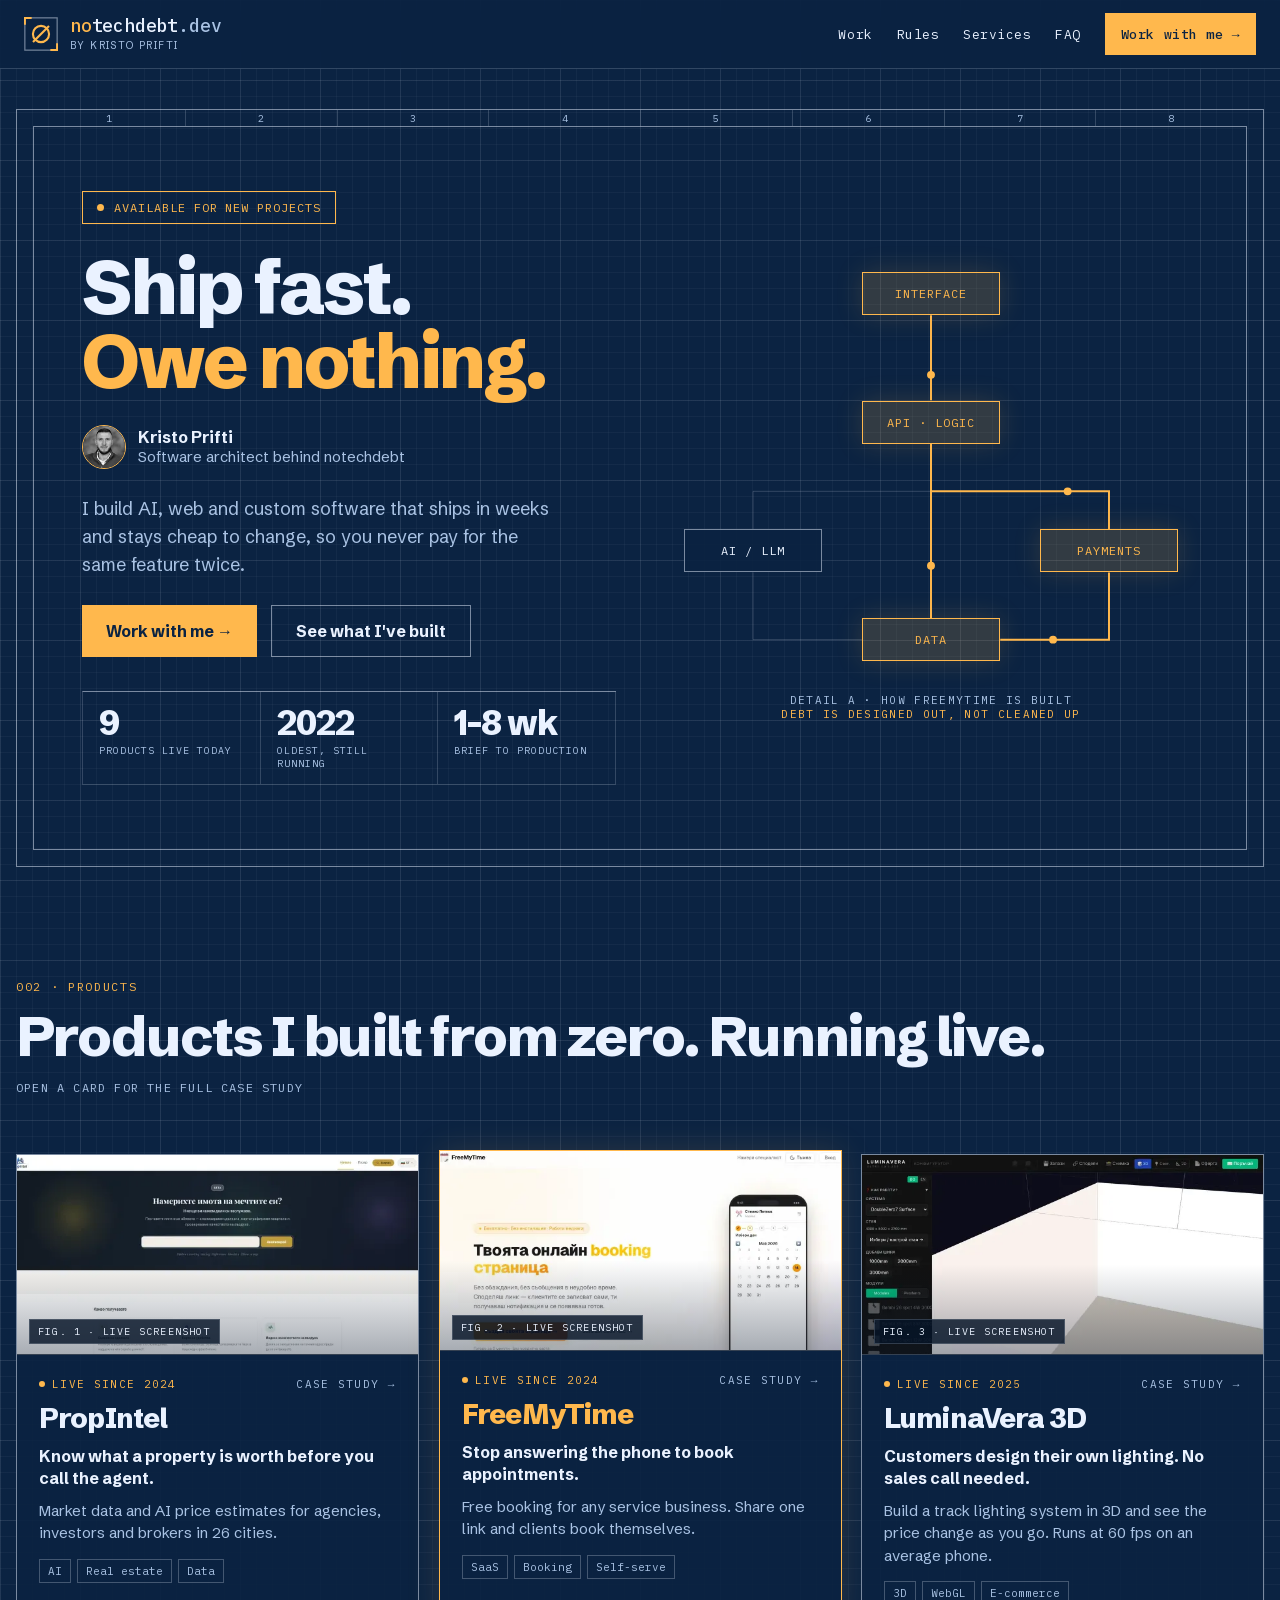
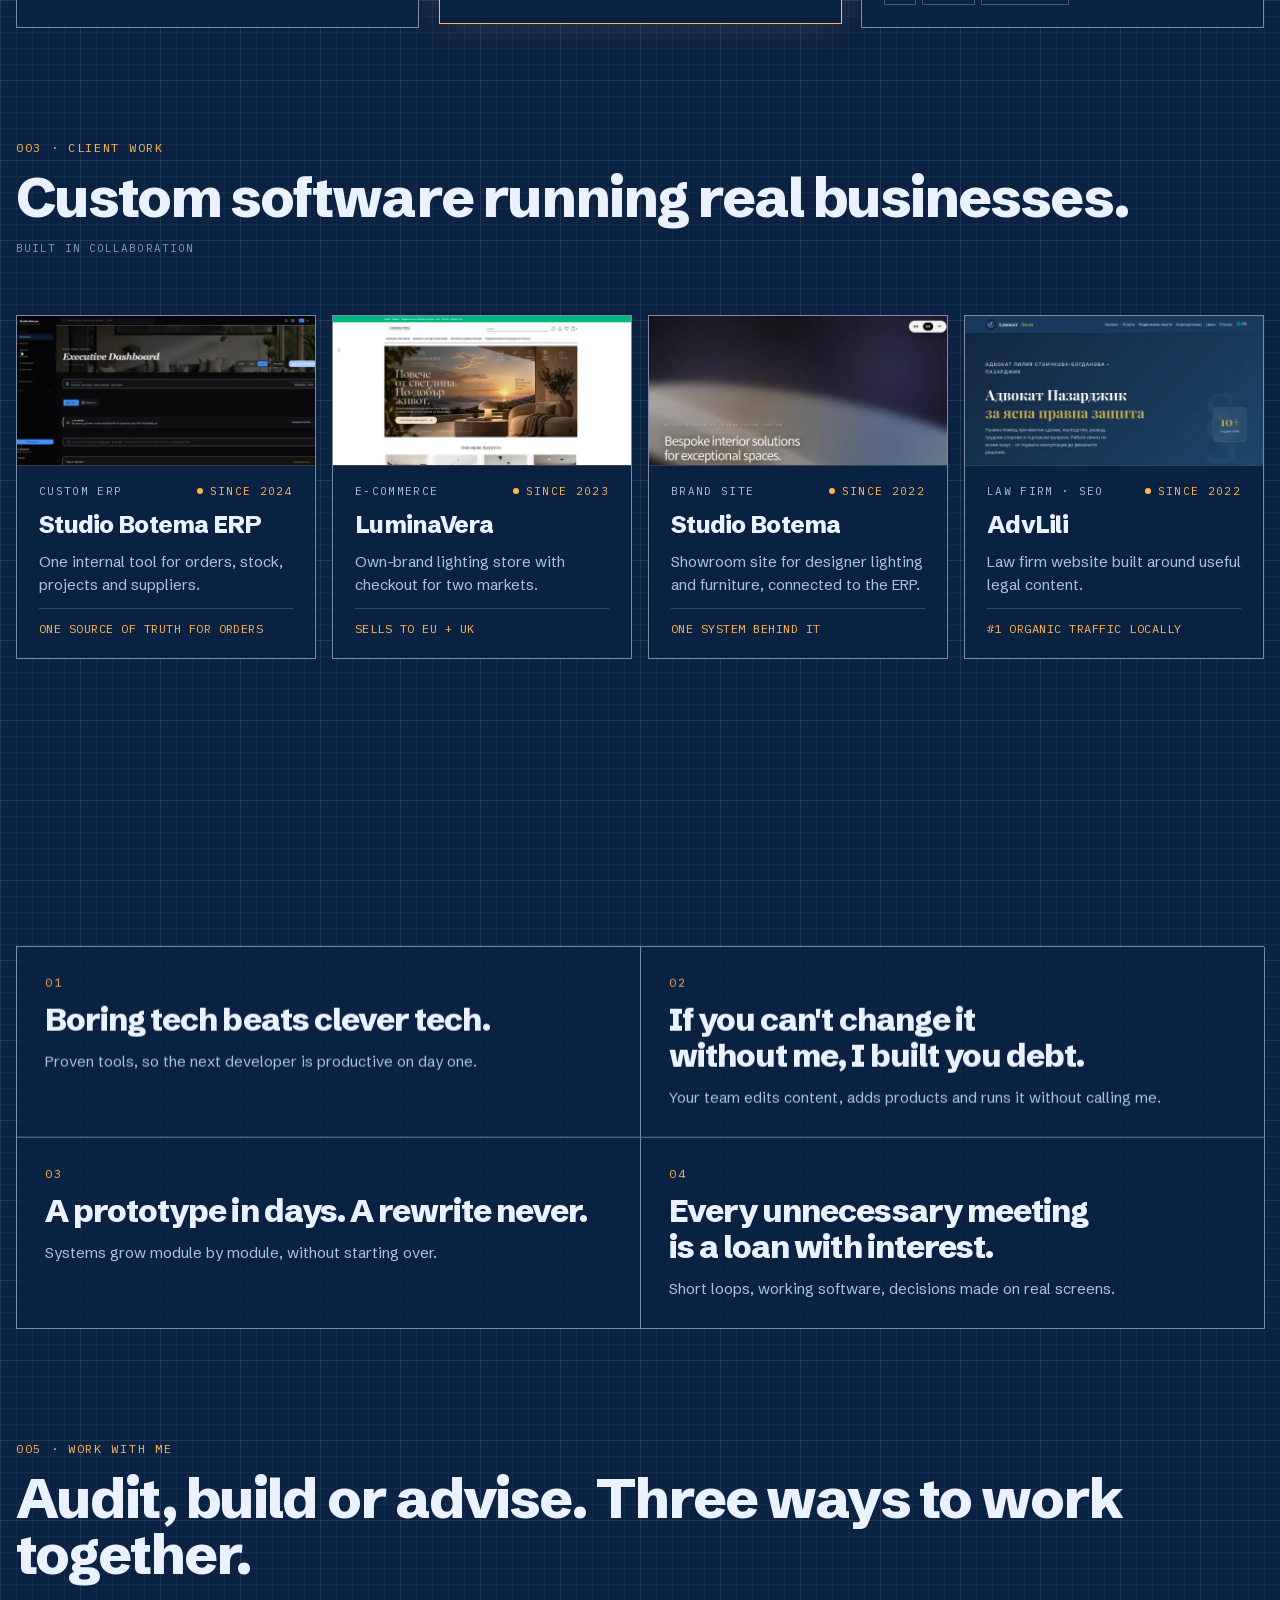
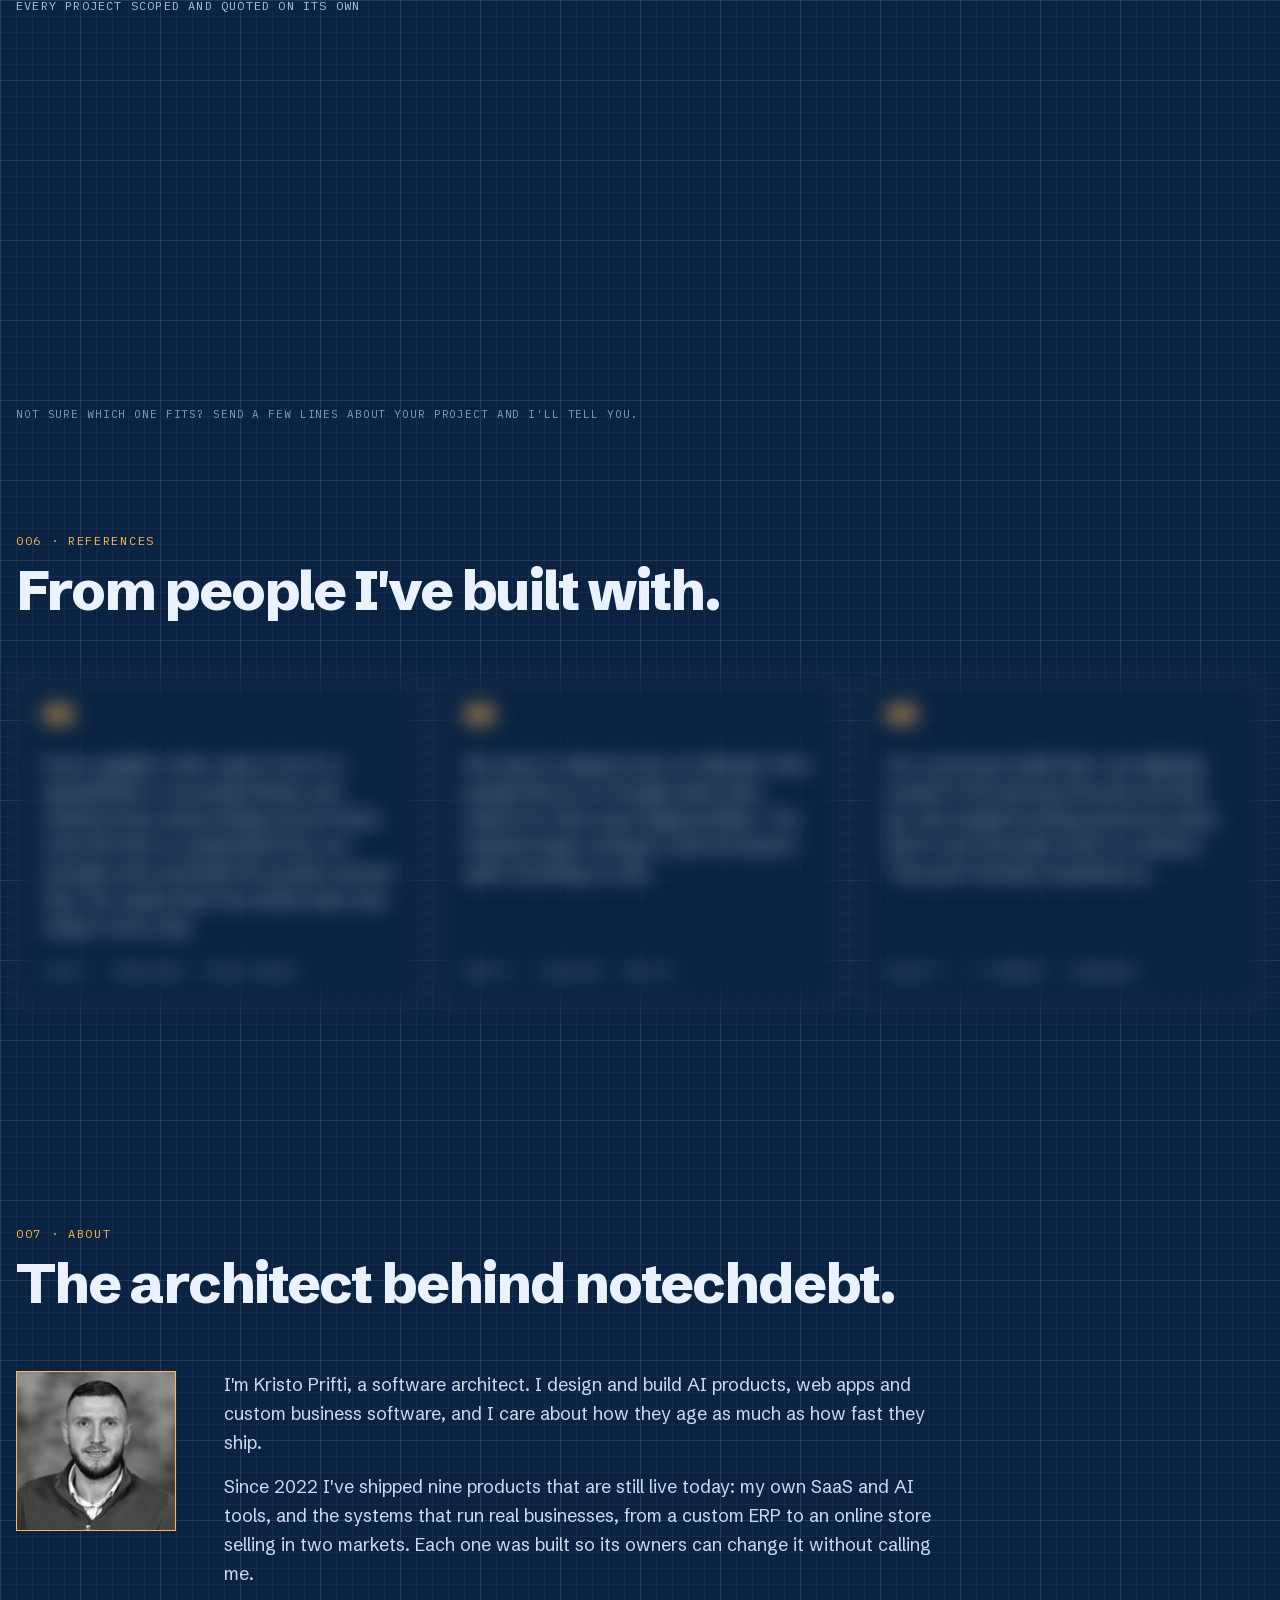
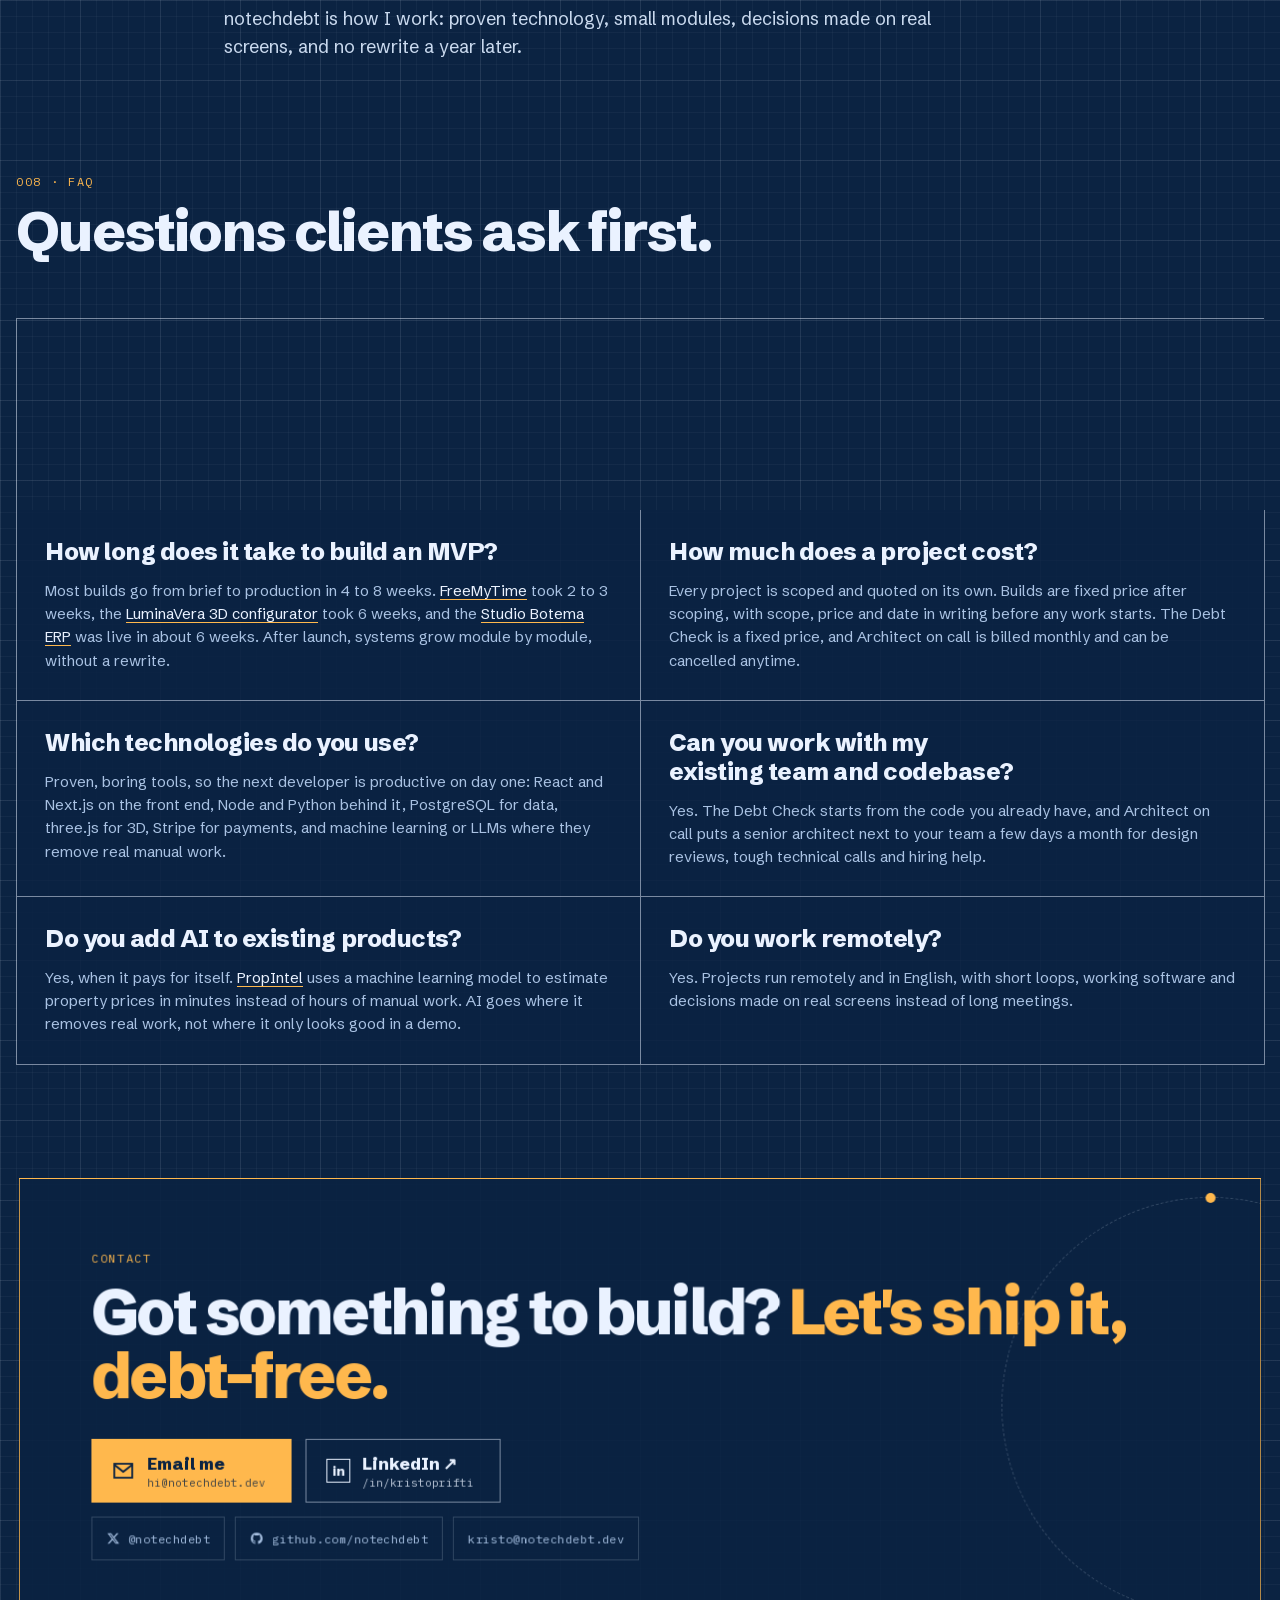
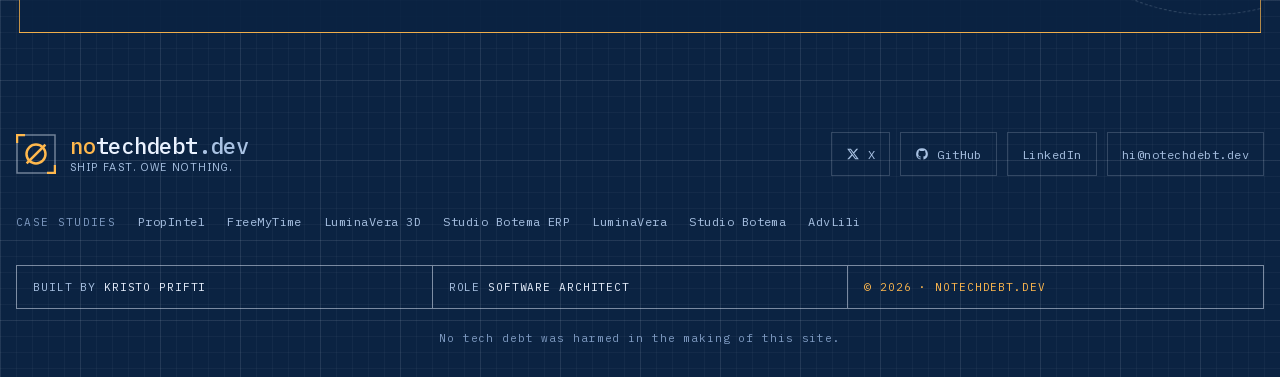
==== index.html @ 9a04e3b8 "Add publish dates for link previews and structured data Each page gets article:published_time, Linke" ====
<!doctype html>
<html lang="en">
<head>
<meta charset="utf-8">
<meta name="viewport" content="width=device-width, initial-scale=1, viewport-fit=cover">
<title>Kristo Prifti – Software Architect for AI &amp; Custom Software</title>
<meta name="description" content="Kristo Prifti, software architect: AI products, MVPs and custom software that ship in weeks and stay cheap to change. Tech debt audits and fixed-price builds.">
<meta name="robots" content="index, follow, max-image-preview:large">
<link rel="canonical" href="https://notechdebt.dev/">
<!-- shared:head (copied into every generated page by tools/build.mjs) -->
<meta name="author" content="Kristo Prifti">
<meta name="theme-color" content="#0B2342">
<link rel="preload" href="/assets/fonts/schibsted-grotesk-latin.woff2" as="font" type="font/woff2" crossorigin>
<link rel="stylesheet" href="/assets/site.css">
<link rel="icon" href="/favicon.ico" sizes="48x48">
<link rel="icon" href="/favicon.svg" type="image/svg+xml">
<link rel="apple-touch-icon" href="/apple-touch-icon.png">
<link rel="manifest" href="/site.webmanifest">
<script src="/assets/site.js" defer></script>
<!-- /shared:head -->
<meta property="og:type" content="website">
<meta property="og:url" content="https://notechdebt.dev/">
<meta property="og:site_name" content="notechdebt">
<meta property="og:locale" content="en_US">
<meta property="og:title" content="Kristo Prifti, software architect. Ship fast. Owe nothing.">
<meta property="og:description" content="AI products, MVPs and custom software that ship in weeks and are still clean a year from now. Tech debt audits, fixed-price builds and a senior architect on call.">
<meta property="og:image" content="https://notechdebt.dev/img/og/home.png">
<meta property="og:image:width" content="1200">
<meta property="og:image:height" content="630">
<meta property="og:image:alt" content="notechdebt by Kristo Prifti. Ship fast. Owe nothing.">
<meta property="article:published_time" content="2026-10-02">
<meta name="publish_date" property="og:publish_date" content="2026-10-02">
<meta name="twitter:card" content="summary_large_image">
<meta name="twitter:site" content="@notechdebt">
<meta name="twitter:creator" content="@notechdebt">
<script type="application/ld+json">
{
  "@context": "https://schema.org",
  "@graph": [
    {
      "@type": "WebSite",
      "@id": "https://notechdebt.dev/#website",
      "url": "https://notechdebt.dev/",
      "name": "notechdebt",
      "alternateName": ["notechdebt.dev", "No Tech Debt"],
      "inLanguage": "en",
      "publisher": { "@id": "https://notechdebt.dev/#org" }
    },
    {
      "@type": "WebPage",
      "@id": "https://notechdebt.dev/#webpage",
      "url": "https://notechdebt.dev/",
      "name": "Kristo Prifti – Software Architect for AI & Custom Software",
      "description": "Software architect Kristo Prifti builds AI products, MVPs and custom software that ship in weeks and stay cheap to change.",
      "inLanguage": "en",
      "datePublished": "2026-10-02",
      "isPartOf": { "@id": "https://notechdebt.dev/#website" },
      "about": { "@id": "https://notechdebt.dev/#kristo" },
      "primaryImageOfPage": { "@type": "ImageObject", "url": "https://notechdebt.dev/img/og/home.png", "width": 1200, "height": 630 }
    },
    {
      "@type": "Person",
      "@id": "https://notechdebt.dev/#kristo",
      "name": "Kristo Prifti",
      "url": "https://notechdebt.dev/",
      "image": "https://notechdebt.dev/img/kristo-prifti.jpg",
      "jobTitle": "Software Architect",
      "worksFor": { "@id": "https://notechdebt.dev/#org" },
      "email": "mailto:kristo@notechdebt.dev",
      "sameAs": ["https://www.linkedin.com/in/kristoprifti/"],
      "knowsAbout": ["Software architecture", "Technical debt", "Artificial intelligence", "Machine learning", "Full-stack web development", "MVP development", "Custom ERP software", "E-commerce", "three.js", "React", "Next.js", "Node.js", "Python", "PostgreSQL", "Search engine optimization"]
    },
    {
      "@type": "Organization",
      "@id": "https://notechdebt.dev/#org",
      "name": "notechdebt",
      "alternateName": "notechdebt.dev",
      "url": "https://notechdebt.dev/",
      "logo": { "@type": "ImageObject", "url": "https://notechdebt.dev/icon-512.png", "width": 512, "height": 512 },
      "image": "https://notechdebt.dev/img/og/home.png",
      "slogan": "Ship fast. Owe nothing.",
      "description": "AI, full-stack and custom software that ships in weeks and stays cheap to change.",
      "email": "hi@notechdebt.dev",
      "founder": { "@id": "https://notechdebt.dev/#kristo" },
      "sameAs": ["https://x.com/notechdebt", "https://github.com/notechdebt"],
      "hasOfferCatalog": {
        "@type": "OfferCatalog",
        "name": "Ways to work together",
        "itemListElement": [
          { "@type": "Offer", "itemOffered": { "@type": "Service", "name": "Debt Check", "serviceType": "Technical debt audit", "description": "A one-week, fixed-price review of your codebase with a ranked list of what is costing you money and a plan to fix it.", "provider": { "@id": "https://notechdebt.dev/#org" } } },
          { "@type": "Offer", "itemOffered": { "@type": "Service", "name": "Build it right", "serviceType": "MVP and custom software development", "description": "A new product, MVP or internal tool, live in 4 to 8 weeks at a fixed price after scoping.", "provider": { "@id": "https://notechdebt.dev/#org" } } },
          { "@type": "Offer", "itemOffered": { "@type": "Service", "name": "Architect on call", "serviceType": "Fractional software architect", "description": "A senior software architect for your team a few days a month: design reviews, technical decisions and hiring help.", "provider": { "@id": "https://notechdebt.dev/#org" } } }
        ]
      }
    },
    {
      "@type": "FAQPage",
      "@id": "https://notechdebt.dev/#faq",
      "isPartOf": { "@id": "https://notechdebt.dev/#webpage" },
      "mainEntity": [
        { "@type": "Question", "name": "What is technical debt?", "acceptedAnswer": { "@type": "Answer", "text": "Technical debt is the extra cost you pay every time you change software that was built with shortcuts. Like a loan, it charges interest: each new feature takes longer, breaks more things and needs more people. You can design it out from the start, or pay it down in order, starting with whatever costs you the most." } },
        { "@type": "Question", "name": "What do I get from a Debt Check?", "acceptedAnswer": { "@type": "Answer", "text": "A one-week review of your codebase at a fixed price. You get a ranked list of what is costing you money and a plan to fix it. If you hire me for the cleanup afterwards, the check is credited in full." } },
        { "@type": "Question", "name": "How long does it take to build an MVP?", "acceptedAnswer": { "@type": "Answer", "text": "Most builds go from brief to production in 4 to 8 weeks. FreeMyTime took 2 to 3 weeks, the LuminaVera 3D configurator took 6 weeks, and the Studio Botema ERP was live in about 6 weeks. After launch, systems grow module by module, without a rewrite." } },
        { "@type": "Question", "name": "How much does a project cost?", "acceptedAnswer": { "@type": "Answer", "text": "Every project is scoped and quoted on its own. Builds are fixed price after scoping, with scope, price and date in writing before any work starts. The Debt Check is a fixed price, and Architect on call is billed monthly and can be cancelled anytime." } },
        { "@type": "Question", "name": "Which technologies do you use?", "acceptedAnswer": { "@type": "Answer", "text": "Proven, boring tools, so the next developer is productive on day one: React and Next.js on the front end, Node and Python behind it, PostgreSQL for data, three.js for 3D, Stripe for payments, and machine learning or LLMs where they remove real manual work." } },
        { "@type": "Question", "name": "Can you work with my existing team and codebase?", "acceptedAnswer": { "@type": "Answer", "text": "Yes. The Debt Check starts from the code you already have, and Architect on call puts a senior architect next to your team a few days a month for design reviews, tough technical calls and hiring help." } },
        { "@type": "Question", "name": "Do you add AI to existing products?", "acceptedAnswer": { "@type": "Answer", "text": "Yes, when it pays for itself. PropIntel uses a machine learning model to estimate property prices in minutes instead of hours of manual work. AI goes where it removes real work, not where it only looks good in a demo." } },
        { "@type": "Question", "name": "Do you work remotely?", "acceptedAnswer": { "@type": "Answer", "text": "Yes. Projects run remotely and in English, with short loops, working software and decisions made on real screens instead of long meetings." } }
      ]
    }
  ]
}
</script>
</head>
<body>

<!-- shared:header -->
<header class="top">
  <div class="wrap">
    <a class="brand" href="/" aria-label="notechdebt.dev home"><svg class="logo" width="34" height="34" viewBox="0 0 40 40" aria-hidden="true"><rect x="1" y="1" width="38" height="38" fill="none" stroke="rgba(234,242,255,.45)" stroke-width="1.5"/><path d="M1 9V1h8M39 31v8h-8" fill="none" stroke="currentColor" stroke-width="2.5"/><circle cx="20" cy="20" r="9.5" fill="none" stroke="currentColor" stroke-width="2.5"/><path d="M28.5 11.5 11.5 28.5" stroke="currentColor" stroke-width="2.5" stroke-linecap="square"/></svg><span><span class="wm"><b>no</b>techdebt<i>.dev</i></span><small>BY KRISTO PRIFTI</small></span></a>
    <nav class="nav" aria-label="Main">
      <a href="/#products">Work</a>
      <a href="/#rules">Rules</a>
      <a href="/#services">Services</a>
      <a href="/#faq">FAQ</a>
      <a class="btn btn-acc" href="/#services">Work with me →</a>
    </nav>
  </div>
  <div class="progress" id="progress"></div>
</header>
<!-- /shared:header -->

<main id="top">
  <section class="hero">
    <div class="wrap sheet" id="sheet">
      <div class="zones" aria-hidden="true"><span>1</span><span>2</span><span>3</span><span>4</span><span>5</span><span>6</span><span>7</span><span>8</span></div>
      <div class="sheet-inner" data-sr="exit">
        <div style="display:flex;flex-direction:column;gap:26px">
          <span class="pill"><span class="dot"></span>AVAILABLE FOR NEW PROJECTS</span>
          <h1 class="h1">Ship fast. <span style="color:var(--acc)">Owe nothing.</span></h1>
          <div class="byline"><img src="/img/kristo-prifti.jpg" width="160" height="160" alt="Kristo Prifti"><span><b>Kristo Prifti</b>Software architect behind notechdebt</span></div>
          <p class="lede">I build AI, web and custom software that ships in weeks and stays cheap to change, so you never pay for the same feature twice.</p>
          <div style="display:flex;flex-wrap:wrap;gap:14px">
            <a class="btn btn-acc" href="#services">Work with me →</a>
            <a class="btn btn-line" href="#products">See what I've built</a>
          </div>
          <div class="stats">
            <div><b>9</b><span>PRODUCTS LIVE TODAY</span></div>
            <div><b>2022</b><span>OLDEST, STILL RUNNING</span></div>
            <div><b>1–8 wk</b><span>BRIEF TO PRODUCTION</span></div>
          </div>
        </div>
        <div style="display:flex;flex-direction:column;gap:14px" aria-hidden="true">
          <div class="diagram" id="diagram">
            <svg viewBox="0 0 540 430">
              <path id="e0" d="M270 62 L270 148" style="animation-delay:.2s"></path>
              <path id="e1" d="M270 192 L270 240 L90 240 L90 278" style="animation-delay:.35s"></path>
              <path id="e2" d="M270 192 L270 240 L450 240 L450 278" style="animation-delay:.5s"></path>
              <path id="e3" d="M270 192 L270 368" style="animation-delay:.65s"></path>
              <path id="e4" d="M90 322 L90 390 L200 390" style="animation-delay:.8s"></path>
              <path id="e5" d="M450 322 L450 390 L340 390" style="animation-delay:.95s"></path>
              <circle id="c0" r="4"><animateMotion dur="2s" repeatCount="indefinite" path="M270 62 L270 148"/></circle>
              <circle id="c1" r="4"><animateMotion dur="2s" repeatCount="indefinite" path="M270 192 L270 240 L90 240 L90 278"/></circle>
              <circle id="c2" r="4"><animateMotion dur="2s" repeatCount="indefinite" path="M270 192 L270 240 L450 240 L450 278"/></circle>
              <circle id="c3" r="4"><animateMotion dur="2s" repeatCount="indefinite" path="M270 192 L270 368"/></circle>
              <circle id="c4" r="4"><animateMotion dur="2s" repeatCount="indefinite" path="M90 322 L90 390 L200 390"/></circle>
              <circle id="c5" r="4"><animateMotion dur="2s" repeatCount="indefinite" path="M450 322 L450 390 L340 390"/></circle>
            </svg>
            <div class="node" data-node="interface" style="left:37.04%;top:4.19%">INTERFACE</div>
            <div class="node" data-node="api" style="left:37.04%;top:34.42%">API · LOGIC</div>
            <div class="node" data-node="ai" style="left:3.7%;top:64.65%">AI / LLM</div>
            <div class="node" data-node="payments" style="left:70.37%;top:64.65%">PAYMENTS</div>
            <div class="node" data-node="data" style="left:37.04%;top:85.58%">DATA</div>
          </div>
          <span class="cap">DETAIL A · HOW <span id="figname">PROPINTEL</span> IS BUILT<br><span style="color:var(--acc)">DEBT IS DESIGNED OUT, NOT CLEANED UP</span></span>
        </div>
      </div>
      <div class="xh xh-h" id="xhh"></div><div class="xh xh-v" id="xhv"></div><div class="xh-tag" id="xht">X 0000 · Y 0000</div>
    </div>
  </section>

  <section class="sec" id="products">
    <div class="wrap">
      <div class="sec-head" data-sr="up">
        <div><span class="label">002 · PRODUCTS</span><h2 class="h2">Products I built from zero. Running live.</h2></div>
        <span class="sec-meta">OPEN A CARD FOR THE FULL CASE STUDY</span>
      </div>
      <div class="rule" data-sr="line"></div>
      <div class="grid3">
        <div class="cell" data-sr="up" data-d="0">
          <a class="card" data-layers="interface api ai data" href="/work/propintel/">
            <div class="prev shot"><img src="/img/propintel-640.webp" srcset="/img/propintel-640.webp 640w, /img/propintel.webp 1280w" sizes="(max-width: 760px) calc(100vw - 32px), 420px" width="1280" height="607" alt="PropIntel real estate valuation dashboard" loading="lazy" decoding="async"><span class="fig">FIG. 1 · LIVE SCREENSHOT</span></div>
            <div class="body">
              <span class="row"><span class="live">LIVE SINCE 2024</span><span>CASE STUDY →</span></span>
              <h3 class="name">PropIntel</h3>
              <span class="hook">Know what a property is worth before you call the agent.</span>
              <span class="desc">Market data and AI price estimates for agencies, investors and brokers in 26 cities.</span>
              <span class="tags"><span>AI</span><span>Real estate</span><span>Data</span></span>
            </div>
          </a>
        </div>
        <div class="cell" data-sr="up" data-d="1">
          <a class="card" data-layers="interface api payments data" href="/work/freemytime/">
            <div class="prev shot"><img src="/img/freemytime-640.webp" srcset="/img/freemytime-640.webp 640w, /img/freemytime.webp 1280w" sizes="(max-width: 760px) calc(100vw - 32px), 420px" width="1280" height="800" alt="FreeMyTime online booking app" loading="lazy" decoding="async"><span class="fig">FIG. 2 · LIVE SCREENSHOT</span></div>
            <div class="body">
              <span class="row"><span class="live">LIVE SINCE 2024</span><span>CASE STUDY →</span></span>
              <h3 class="name">FreeMyTime</h3>
              <span class="hook">Stop answering the phone to book appointments.</span>
              <span class="desc">Free booking for any service business. Share one link and clients book themselves.</span>
              <span class="tags"><span>SaaS</span><span>Booking</span><span>Self-serve</span></span>
            </div>
          </a>
        </div>
        <div class="cell" data-sr="up" data-d="2">
          <a class="card" data-layers="interface api payments" href="/work/luminavera-3d/">
            <div class="prev shot"><img src="/img/luminavera-3d-640.webp" srcset="/img/luminavera-3d-640.webp 640w, /img/luminavera-3d.webp 1280w" sizes="(max-width: 760px) calc(100vw - 32px), 420px" width="1280" height="800" alt="LuminaVera 3D lighting configurator built with three.js" loading="lazy" decoding="async"><span class="fig">FIG. 3 · LIVE SCREENSHOT</span></div>
            <div class="body">
              <span class="row"><span class="live">LIVE SINCE 2025</span><span>CASE STUDY →</span></span>
              <h3 class="name">LuminaVera 3D</h3>
              <span class="hook">Customers design their own lighting. No sales call needed.</span>
              <span class="desc">Build a track lighting system in 3D and see the price change as you go. Runs at 60 fps on an average phone.</span>
              <span class="tags"><span>3D</span><span>WebGL</span><span>E-commerce</span></span>
            </div>
          </a>
        </div>
      </div>
    </div>
  </section>

  <section class="sec" id="clients">
    <div class="wrap">
      <div class="sec-head" data-sr="up">
        <div><span class="label">003 · CLIENT WORK</span><h2 class="h2">Custom software running real businesses.</h2></div>
        <span class="sec-meta" style="font-size:11px;color:var(--dim)">BUILT IN COLLABORATION</span>
      </div>
      <div class="rule" data-sr="line"></div>
      <div class="grid4">
        <div class="cell" data-sr="scale" data-d="0">
          <a class="card client" data-layers="interface api data" href="/work/studio-botema-erp/">
            <span class="thumb"><img src="/img/studio-botema-erp-640.webp" srcset="/img/studio-botema-erp-640.webp 640w, /img/studio-botema-erp.webp 1280w" sizes="(max-width: 600px) calc(100vw - 32px), 320px" width="1280" height="607" alt="Studio Botema custom ERP dashboard" loading="lazy" decoding="async"></span>
            <span class="row"><span>CUSTOM ERP</span><span class="live">SINCE 2024</span></span>
            <h3 class="name">Studio Botema ERP</h3>
            <span class="desc">One internal tool for orders, stock, projects and suppliers.</span>
            <span class="result">ONE SOURCE OF TRUTH FOR ORDERS</span>
          </a>
        </div>
        <div class="cell" data-sr="scale" data-d="1">
          <a class="card client" data-layers="interface api payments data" href="/work/luminavera/">
            <span class="thumb"><img src="/img/luminavera-640.webp" srcset="/img/luminavera-640.webp 640w, /img/luminavera.webp 1280w" sizes="(max-width: 600px) calc(100vw - 32px), 320px" width="1280" height="607" alt="LuminaVera lighting e-commerce store" loading="lazy" decoding="async"></span>
            <span class="row"><span>E-COMMERCE</span><span class="live">SINCE 2023</span></span>
            <h3 class="name">LuminaVera</h3>
            <span class="desc">Own-brand lighting store with checkout for two markets.</span>
            <span class="result">SELLS TO EU + UK</span>
          </a>
        </div>
        <div class="cell" data-sr="scale" data-d="2">
          <a class="card client" data-layers="interface api data" href="/work/studio-botema/">
            <span class="thumb"><img src="/img/studio-botema-640.webp" srcset="/img/studio-botema-640.webp 640w, /img/studio-botema.webp 1280w" sizes="(max-width: 600px) calc(100vw - 32px), 320px" width="1280" height="800" alt="Studio Botema designer lighting showroom website" loading="lazy" decoding="async"></span>
            <span class="row"><span>BRAND SITE</span><span class="live">SINCE 2022</span></span>
            <h3 class="name">Studio Botema</h3>
            <span class="desc">Showroom site for designer lighting and furniture, connected to the ERP.</span>
            <span class="result">ONE SYSTEM BEHIND IT</span>
          </a>
        </div>
        <div class="cell" data-sr="scale" data-d="3">
          <a class="card client" data-layers="interface api data" href="/work/advlili/">
            <span class="thumb"><img src="/img/advlili-640.webp" srcset="/img/advlili-640.webp 640w, /img/advlili.webp 1280w" sizes="(max-width: 600px) calc(100vw - 32px), 320px" width="1280" height="800" alt="AdvLili law firm website" loading="lazy" decoding="async"></span>
            <span class="row"><span>LAW FIRM · SEO</span><span class="live">SINCE 2022</span></span>
            <h3 class="name">AdvLili</h3>
            <span class="desc">Law firm website built around useful legal content.</span>
            <span class="result">#1 ORGANIC TRAFFIC LOCALLY</span>
          </a>
        </div>
      </div>
    </div>
  </section>

  <section class="sec" id="rules">
    <div class="wrap">
      <div class="sec-head" data-sr="up">
        <div><span class="label">004 · THE RULES</span><h2 class="h2">Four rules for software without tech debt.</h2></div>
        <span class="sec-meta">HOW EVERY PROJECT IS BUILT</span>
      </div>
      <div class="rule" data-sr="line"></div>
      <div class="rules">
        <div class="rulecard" data-sr="up" data-d="0"><span class="rnum">01</span><h3 class="rtext">Boring tech beats clever tech.</h3><p class="rsub">Proven tools, so the next developer is productive on day one.</p></div>
        <div class="rulecard" data-sr="up" data-d="1"><span class="rnum">02</span><h3 class="rtext">If you can&#39;t change it without me, I built you debt.</h3><p class="rsub">Your team edits content, adds products and runs it without calling me.</p></div>
        <div class="rulecard" data-sr="up" data-d="0"><span class="rnum">03</span><h3 class="rtext">A prototype in days. A rewrite never.</h3><p class="rsub">Systems grow module by module, without starting over.</p></div>
        <div class="rulecard" data-sr="up" data-d="1"><span class="rnum">04</span><h3 class="rtext">Every unnecessary meeting is a loan with interest.</h3><p class="rsub">Short loops, working software, decisions made on real screens.</p></div>
      </div>
    </div>
  </section>

  <section class="sec" id="services">
    <div class="wrap">
      <div class="sec-head" data-sr="up">
        <div><span class="label">005 · WORK WITH ME</span><h2 class="h2">Audit, build or advise. Three ways to work together.</h2></div>
        <span class="sec-meta">EVERY PROJECT SCOPED AND QUOTED ON ITS OWN</span>
      </div>
      <div class="rule" data-sr="line"></div>
      <div class="grid3" style="gap:16px">
        <div class="cell" data-sr="up" data-d="0">
          <div class="card offer offer-feat lit">
            <span class="row"><span style="color:var(--acc)">TECH DEBT AUDIT</span><span>1 WEEK · FIXED PRICE</span></span>
            <h3 class="name">Debt Check</h3>
            <p class="desc">A one-week review of your codebase. You get a ranked list of what is costing you money, and a plan to fix it.</p>
            <p class="pnote">If you hire me for the cleanup afterwards, the check is credited in full.</p>
            <a class="btn btn-line" href="mailto:hi@notechdebt.dev?subject=Debt%20Check">Get a quote →</a>
          </div>
        </div>
        <div class="cell" data-sr="up" data-d="1">
          <div class="card offer">
            <span class="row"><span style="color:var(--acc)">MVP &amp; PRODUCT BUILD</span><span>4–8 WEEKS · FIXED PRICE</span></span>
            <h3 class="name">Build it right</h3>
            <p class="desc">A new product, MVP or internal tool. Live in weeks, and built to survive your first funding round without a rewrite.</p>
            <p class="pnote">Scope, price and date in writing before any work starts.</p>
            <a class="btn btn-line" href="mailto:hi@notechdebt.dev?subject=New%20build">Get a quote →</a>
          </div>
        </div>
        <div class="cell" data-sr="up" data-d="2">
          <div class="card offer">
            <span class="row"><span style="color:var(--acc)">FRACTIONAL ARCHITECT</span><span>MONTHLY · CANCEL ANYTIME</span></span>
            <h3 class="name">Architect on call</h3>
            <p class="desc">A senior software architect for your team a few days a month: design reviews, tough technical calls, hiring help.</p>
            <p class="pnote">Good for teams without a senior architect of their own.</p>
            <a class="btn btn-line" href="mailto:hi@notechdebt.dev?subject=Architect%20on%20call">Get a quote →</a>
          </div>
        </div>
      </div>
      <p class="mono" style="margin:18px 0 0;font-size:11px;letter-spacing:.08em;color:var(--dim)">NOT SURE WHICH ONE FITS? SEND A FEW LINES ABOUT YOUR PROJECT AND I'LL TELL YOU.</p>
    </div>
  </section>

  <section class="sec" id="references">
    <div class="wrap">
      <div class="sec-head" data-sr="up">
        <div><span class="label">006 · REFERENCES</span><h2 class="h2">From people I've built with.</h2></div>
      </div>
      <div class="rule" data-sr="line"></div>
      <div class="grid3" style="gap:16px">
        <figure class="quote" data-sr="blur" data-d="0" style="border-style:solid;border-color:var(--line)"><div style="display:flex;flex-direction:column;gap:12px"><span aria-hidden="true" style="font-weight:800;font-size:56px;line-height:.6;color:var(--acc)">&ldquo;</span><blockquote>Every supplier order used to live in a spreadsheet or an email thread, and nobody knew where things stood. Kristo took the time to understand how we actually work and built the system around that. Six weeks later the whole team was using it every day.</blockquote></div><figcaption>IVAN K. · OPERATIONS · STUDIO BOTEMA</figcaption></figure>
        <figure class="quote" data-sr="blur" data-d="1" style="border-style:solid;border-color:var(--line)"><div style="display:flex;flex-direction:column;gap:12px"><span aria-hidden="true" style="font-weight:800;font-size:56px;line-height:.6;color:var(--acc)">&ldquo;</span><blockquote>We used to depend only on referrals. Now people find us on Google when they search for their exact legal problem. The inquiries keep coming in, and we haven't spent anything on ads.</blockquote></div><figcaption>MARIA S. · ASSOCIATE · ADVLILI</figcaption></figure>
        <figure class="quote" data-sr="blur" data-d="2" style="border-style:solid;border-color:var(--line)"><div style="display:flex;flex-direction:column;gap:12px"><span aria-hidden="true" style="font-weight:800;font-size:56px;line-height:.6;color:var(--acc)">&ldquo;</span><blockquote>Our customers build their own lighting system in 3D and see the price as they go. We stopped writing quotes by hand, and it runs smoothly even on a phone. That part honestly surprised us.</blockquote></div><figcaption>NIKOLAY T. · E-COMMERCE · LUMINAVERA</figcaption></figure>
      </div>
      <div class="logos" data-sr="up">
        <span class="mono" style="font-size:11px;letter-spacing:.12em;color:var(--muted)">BUILT FOR</span>
        <b>Studio Botema</b><b>LuminaVera</b><b>AdvLili</b><b>SG Auto</b><b>Tennis Club Pazardzhik</b>
      </div>
    </div>
  </section>

  <section class="sec" id="about">
    <div class="wrap">
      <div class="sec-head" data-sr="up">
        <div><span class="label">007 · ABOUT</span><h2 class="h2">The architect behind notechdebt.</h2></div>
      </div>
      <div class="rule" data-sr="line"></div>
      <div class="about" data-sr="up">
        <img src="/img/kristo-prifti.jpg" width="160" height="160" alt="Portrait of Kristo Prifti" loading="lazy" decoding="async">
        <div class="about-text">
          <p>I'm Kristo Prifti, a software architect. I design and build AI products, web apps and custom business software, and I care about how they age as much as how fast they ship.</p>
          <p>Since 2022 I've shipped nine products that are still live today: my own SaaS and AI tools, and the systems that run real businesses, from a custom ERP to an online store selling in two markets. Each one was built so its owners can change it without calling me.</p>
          <p>notechdebt is how I work: proven technology, small modules, decisions made on real screens, and no rewrite a year later.</p>
        </div>
      </div>
    </div>
  </section>

  <section class="sec" id="faq">
    <div class="wrap">
      <div class="sec-head" data-sr="up">
        <div><span class="label">008 · FAQ</span><h2 class="h2">Questions clients ask first.</h2></div>
      </div>
      <div class="rule" data-sr="line"></div>
      <div class="rules">
        <div class="rulecard" data-sr="up" data-d="0"><h3 class="faq-q">What is technical debt?</h3><p class="rsub">Technical debt is the extra cost you pay every time you change software that was built with shortcuts. Like a loan, it charges interest: each new feature takes longer, breaks more things and needs more people. You can design it out from the start, or pay it down in order, starting with whatever costs you the most.</p></div>
        <div class="rulecard" data-sr="up" data-d="1"><h3 class="faq-q">What do I get from a Debt Check?</h3><p class="rsub">A one-week review of your codebase at a fixed price. You get a ranked list of what is costing you money and a plan to fix it. If you hire me for the cleanup afterwards, the check is credited in full.</p></div>
        <div class="rulecard" data-sr="up" data-d="0"><h3 class="faq-q">How long does it take to build an MVP?</h3><p class="rsub">Most builds go from brief to production in 4 to 8 weeks. <a href="/work/freemytime/">FreeMyTime</a> took 2 to 3 weeks, the <a href="/work/luminavera-3d/">LuminaVera 3D configurator</a> took 6 weeks, and the <a href="/work/studio-botema-erp/">Studio Botema ERP</a> was live in about 6 weeks. After launch, systems grow module by module, without a rewrite.</p></div>
        <div class="rulecard" data-sr="up" data-d="1"><h3 class="faq-q">How much does a project cost?</h3><p class="rsub">Every project is scoped and quoted on its own. Builds are fixed price after scoping, with scope, price and date in writing before any work starts. The Debt Check is a fixed price, and Architect on call is billed monthly and can be cancelled anytime.</p></div>
        <div class="rulecard" data-sr="up" data-d="0"><h3 class="faq-q">Which technologies do you use?</h3><p class="rsub">Proven, boring tools, so the next developer is productive on day one: React and Next.js on the front end, Node and Python behind it, PostgreSQL for data, three.js for 3D, Stripe for payments, and machine learning or LLMs where they remove real manual work.</p></div>
        <div class="rulecard" data-sr="up" data-d="1"><h3 class="faq-q">Can you work with my existing team and codebase?</h3><p class="rsub">Yes. The Debt Check starts from the code you already have, and Architect on call puts a senior architect next to your team a few days a month for design reviews, tough technical calls and hiring help.</p></div>
        <div class="rulecard" data-sr="up" data-d="0"><h3 class="faq-q">Do you add AI to existing products?</h3><p class="rsub">Yes, when it pays for itself. <a href="/work/propintel/">PropIntel</a> uses a machine learning model to estimate property prices in minutes instead of hours of manual work. AI goes where it removes real work, not where it only looks good in a demo.</p></div>
        <div class="rulecard" data-sr="up" data-d="1"><h3 class="faq-q">Do you work remotely?</h3><p class="rsub">Yes. Projects run remotely and in English, with short loops, working software and decisions made on real screens instead of long meetings.</p></div>
      </div>
    </div>
  </section>

<!-- shared:contact -->
  <section class="sec" id="contact">
    <div class="wrap contact" data-sr="scale">
      <div class="orbit"></div>
      <div style="position:relative;display:flex;flex-direction:column;gap:14px">
        <span class="label">CONTACT</span>
        <h2 class="h2" style="font-size:clamp(36px,5vw,64px);letter-spacing:-.04em">Got something to build? <span style="color:var(--acc)">Let's ship it, debt-free.</span></h2>
      </div>
      <div style="position:relative;display:flex;flex-wrap:wrap;gap:14px">
        <a class="btn btn-acc cbtn" href="mailto:hi@notechdebt.dev">
          <svg viewBox="0 0 24 24" width="24" height="24" fill="none" stroke="currentColor" stroke-width="1.8" aria-hidden="true"><rect x="3" y="5" width="18" height="14"/><path d="M3 6 L12 13 L21 6"/></svg>
          <span><span style="font-weight:800;font-size:17px">Email me</span><small>hi@notechdebt.dev</small></span>
        </a>
        <a class="btn btn-line cbtn" href="https://www.linkedin.com/in/kristoprifti/" target="_blank" rel="noopener me">
          <span style="display:flex;align-items:center;justify-content:center;width:24px;height:24px;border:1.5px solid currentColor;font-weight:800;font-size:13px">in</span>
          <span><span style="font-weight:800;font-size:17px">LinkedIn ↗</span><small>/in/kristoprifti</small></span>
        </a>
        <div class="social" style="width:100%">
          <a href="https://x.com/notechdebt" target="_blank" rel="noopener me"><svg viewBox="0 0 24 24" width="14" height="14" fill="currentColor" aria-hidden="true"><path d="M17.8 3h3.1l-6.8 7.7L22 21h-6.2l-4.9-6.3L5.3 21H2.2l7.2-8.3L2 3h6.4l4.4 5.8zm-1.1 16.2h1.7L7.4 4.7H5.6z"/></svg>@notechdebt</a>
          <a href="https://github.com/notechdebt" target="_blank" rel="noopener me"><svg viewBox="0 0 24 24" width="14" height="14" fill="currentColor" aria-hidden="true"><path d="M12 2a10 10 0 0 0-3.2 19.5c.5.1.7-.2.7-.5v-1.7c-2.8.6-3.4-1.3-3.4-1.3-.5-1.2-1.1-1.5-1.1-1.5-.9-.6.1-.6.1-.6 1 .1 1.5 1 1.5 1 .9 1.6 2.4 1.1 3 .9.1-.7.4-1.1.6-1.4-2.2-.3-4.6-1.1-4.6-5 0-1.1.4-2 1-2.7-.1-.3-.4-1.3.1-2.7 0 0 .8-.3 2.8 1a9.6 9.6 0 0 1 5 0c1.9-1.3 2.8-1 2.8-1 .5 1.4.2 2.4.1 2.7.6.7 1 1.6 1 2.7 0 3.9-2.3 4.7-4.6 5 .4.3.7.9.7 1.9V21c0 .3.2.6.7.5A10 10 0 0 0 12 2z"/></svg>github.com/notechdebt</a>
          <a href="mailto:kristo@notechdebt.dev">kristo@notechdebt.dev</a>
        </div>
      </div>
    </div>
  </section>
<!-- /shared:contact -->
</main>

<!-- shared:footer -->
<footer class="foot">
  <div class="wrap footbrand" data-sr="up">
    <a class="brand" href="/" style="display:flex;align-items:center;gap:14px"><svg class="logo" width="40" height="40" viewBox="0 0 40 40" aria-hidden="true"><rect x="1" y="1" width="38" height="38" fill="none" stroke="rgba(234,242,255,.45)" stroke-width="1.5"/><path d="M1 9V1h8M39 31v8h-8" fill="none" stroke="currentColor" stroke-width="2.5"/><circle cx="20" cy="20" r="9.5" fill="none" stroke="currentColor" stroke-width="2.5"/><path d="M28.5 11.5 11.5 28.5" stroke="currentColor" stroke-width="2.5" stroke-linecap="square"/></svg><span><span class="wm"><b>no</b>techdebt<i>.dev</i></span><small>SHIP FAST. OWE NOTHING.</small></span></a>
    <div class="social">
      <a href="https://x.com/notechdebt" target="_blank" rel="noopener me"><svg viewBox="0 0 24 24" width="14" height="14" fill="currentColor" aria-hidden="true"><path d="M17.8 3h3.1l-6.8 7.7L22 21h-6.2l-4.9-6.3L5.3 21H2.2l7.2-8.3L2 3h6.4l4.4 5.8zm-1.1 16.2h1.7L7.4 4.7H5.6z"/></svg>X</a>
      <a href="https://github.com/notechdebt" target="_blank" rel="noopener me"><svg viewBox="0 0 24 24" width="14" height="14" fill="currentColor" aria-hidden="true"><path d="M12 2a10 10 0 0 0-3.2 19.5c.5.1.7-.2.7-.5v-1.7c-2.8.6-3.4-1.3-3.4-1.3-.5-1.2-1.1-1.5-1.1-1.5-.9-.6.1-.6.1-.6 1 .1 1.5 1 1.5 1 .9 1.6 2.4 1.1 3 .9.1-.7.4-1.1.6-1.4-2.2-.3-4.6-1.1-4.6-5 0-1.1.4-2 1-2.7-.1-.3-.4-1.3.1-2.7 0 0 .8-.3 2.8 1a9.6 9.6 0 0 1 5 0c1.9-1.3 2.8-1 2.8-1 .5 1.4.2 2.4.1 2.7.6.7 1 1.6 1 2.7 0 3.9-2.3 4.7-4.6 5 .4.3.7.9.7 1.9V21c0 .3.2.6.7.5A10 10 0 0 0 12 2z"/></svg>GitHub</a>
      <a href="https://www.linkedin.com/in/kristoprifti/" target="_blank" rel="noopener me">LinkedIn</a>
      <a href="mailto:hi@notechdebt.dev">hi@notechdebt.dev</a>
    </div>
  </div>
  <nav class="wrap footwork" aria-label="Case studies" data-sr="up">
    <span>CASE STUDIES</span>
    <a href="/work/propintel/">PropIntel</a>
    <a href="/work/freemytime/">FreeMyTime</a>
    <a href="/work/luminavera-3d/">LuminaVera 3D</a>
    <a href="/work/studio-botema-erp/">Studio Botema ERP</a>
    <a href="/work/luminavera/">LuminaVera</a>
    <a href="/work/studio-botema/">Studio Botema</a>
    <a href="/work/advlili/">AdvLili</a>
  </nav>
  <div class="wrap titleblock" data-sr="up">
    <span><i>BUILT BY</i> KRISTO PRIFTI</span>
    <span><i>ROLE</i> SOFTWARE ARCHITECT</span>
    <span style="color:var(--acc)">© 2026 · NOTECHDEBT.DEV</span>
  </div>
  <p class="wrap joke">No tech debt was harmed in the making of this site.</p>
</footer>
<!-- /shared:footer -->
</body>
</html>
---- assets/site.css ----
/* fonts: self-hosted latin subsets (SIL Open Font License) */
@font-face{font-family:'Schibsted Grotesk';font-style:normal;font-weight:400 800;font-display:swap;src:url(/assets/fonts/schibsted-grotesk-latin.woff2) format('woff2');unicode-range:U+0000-00FF,U+0131,U+0152-0153,U+02BB-02BC,U+02C6,U+02DA,U+02DC,U+0304,U+0308,U+0329,U+2000-206F,U+20AC,U+2122,U+2191,U+2193,U+2212,U+2215,U+FEFF,U+FFFD}
@font-face{font-family:'IBM Plex Mono';font-style:normal;font-weight:400;font-display:swap;src:url(/assets/fonts/ibm-plex-mono-400-latin.woff2) format('woff2');unicode-range:U+0000-00FF,U+0131,U+0152-0153,U+02BB-02BC,U+02C6,U+02DA,U+02DC,U+0304,U+0308,U+0329,U+2000-206F,U+20AC,U+2122,U+2191,U+2193,U+2212,U+2215,U+FEFF,U+FFFD}
@font-face{font-family:'IBM Plex Mono';font-style:normal;font-weight:500;font-display:swap;src:url(/assets/fonts/ibm-plex-mono-500-latin.woff2) format('woff2');unicode-range:U+0000-00FF,U+0131,U+0152-0153,U+02BB-02BC,U+02C6,U+02DA,U+02DC,U+0304,U+0308,U+0329,U+2000-206F,U+20AC,U+2122,U+2191,U+2193,U+2212,U+2215,U+FEFF,U+FFFD}

:root{
  --bg:#0B2342;--ink:#EAF2FF;--muted:#A9C2E3;--dim:#7F9BC2;
  --line:rgba(234,242,255,.5);--soft:rgba(234,242,255,.18);--faint:rgba(234,242,255,.07);--fainter:rgba(234,242,255,.035);
  --acc:#FFB84D;--accsoft:rgba(255,184,77,.16);--panel:rgba(11,35,66,.92);
  --sans:'Schibsted Grotesk','Helvetica Neue',Helvetica,Arial,sans-serif;
  --mono:'IBM Plex Mono',ui-monospace,SFMono-Regular,Menlo,Consolas,monospace;
  box-sizing:border-box;padding-top:env(safe-area-inset-top,0px);padding-bottom:env(safe-area-inset-bottom,0px);
}
/* The brand is a dark blueprint in every theme; tokens are restated so viewer themes never flip it. */
@media (prefers-color-scheme: dark){:root:not([data-theme="light"]){--bg:#0B2342;--ink:#EAF2FF}}
:root[data-theme="dark"]{--bg:#0B2342;--ink:#EAF2FF}
*,*::before,*::after{box-sizing:inherit}
html{scroll-behavior:smooth;scroll-padding-top:calc(env(safe-area-inset-top,0px) + 84px)}
body{margin:0;background-color:var(--bg);color:var(--ink);font-family:var(--sans);-webkit-font-smoothing:antialiased;
  background-image:linear-gradient(var(--faint) 1px,transparent 1px),linear-gradient(90deg,var(--faint) 1px,transparent 1px),linear-gradient(var(--fainter) 1px,transparent 1px),linear-gradient(90deg,var(--fainter) 1px,transparent 1px);
  background-size:80px 80px,80px 80px,16px 16px,16px 16px;overflow-x:hidden}
a{color:inherit;text-decoration:none}
img{max-width:100%}
.mono{font-family:var(--mono)}
.wrap{max-width:1280px;margin:0 auto}
.label{font-family:var(--mono);font-size:12px;letter-spacing:.14em;color:var(--acc)}
.h2{margin:0;font-weight:800;font-size:clamp(36px,4.5vw,56px);line-height:1;letter-spacing:-.035em}
.btn{display:inline-flex;align-items:center;gap:12px;min-height:52px;padding:0 24px;font-weight:700;font-size:16px;transition:transform .2s,background .2s,color .2s,border-color .2s}
.btn:hover{transform:translateY(-2px)}
.btn-acc{background:var(--acc);color:var(--bg)}
.btn-line{border:1.5px solid var(--line);color:var(--ink)}
.btn-line:hover{border-color:var(--acc);color:var(--acc)}
.dot{width:7px;height:7px;border-radius:50%;background:var(--acc);display:inline-block;animation:pulse 2s ease-in-out infinite}
@keyframes pulse{0%,100%{opacity:1}50%{opacity:.35}}
@keyframes draw{to{stroke-dashoffset:0}}
@keyframes spin{to{transform:rotate(360deg)}}
@keyframes swing{0%,100%{transform:rotate(-4deg)}50%{transform:rotate(4deg)}}

/* header */
.top{position:sticky;top:0;z-index:40;background:rgba(11,35,66,.9);backdrop-filter:blur(10px);-webkit-backdrop-filter:blur(10px);border-bottom:1px solid var(--soft);padding-top:env(safe-area-inset-top,0px)}
.top .wrap{padding:12px 24px;display:flex;flex-wrap:wrap;align-items:center;justify-content:space-between;gap:10px 24px}
.brand{display:flex;align-items:center;gap:12px;padding:4px 0}
.logo{color:var(--acc);flex:0 0 auto;transition:transform .5s cubic-bezier(.2,.8,.2,1)}
.brand:hover .logo{transform:rotate(90deg)}
.wm{font-family:var(--mono);font-weight:500;letter-spacing:-.01em;color:var(--ink)}
.wm b{font-weight:500;color:var(--acc)}
.wm i{font-style:normal;color:var(--muted)}
.brand .wm{font-size:18px;line-height:1.1}
.brand small{display:block;font-family:var(--sans);font-size:10px;letter-spacing:.14em;color:var(--muted);margin-top:3px}
.byline{display:flex;align-items:center;gap:12px;font-size:15px;color:var(--muted)}
.byline img{width:44px;height:44px;border-radius:50%;object-fit:cover;border:1.5px solid var(--acc)}
.byline b{display:block;color:var(--ink);font-weight:700;font-size:16px}
.social{display:flex;flex-wrap:wrap;gap:10px}
.social a{display:inline-flex;align-items:center;gap:8px;min-height:44px;padding:0 14px;border:1px solid var(--soft);font-family:var(--mono);font-size:12px;letter-spacing:.04em;color:var(--muted);transition:border-color .2s,color .2s}
.social a:hover{border-color:var(--acc);color:var(--acc)}
.footbrand{display:flex;flex-wrap:wrap;justify-content:space-between;align-items:center;gap:20px;padding-bottom:28px}
.footbrand .wm{font-size:22px}
@media (max-width:640px){.top .wrap{flex-wrap:nowrap}.nav a:not(.btn){display:none}.nav .btn{min-height:40px;padding:0 12px;font-size:12px;white-space:nowrap}.brand small{display:none}.brand .wm{font-size:16px}}
.joke{margin:22px 0 0;font-family:var(--mono);font-size:11px;letter-spacing:.08em;color:var(--dim);text-align:center}
.nav{display:flex;flex-wrap:wrap;align-items:center;gap:4px 24px;font-family:var(--mono);font-size:13px;letter-spacing:.04em}
.nav a{padding:12px 0}.nav a:hover{color:var(--acc)}
.nav .btn{padding:0 16px;min-height:42px;font-family:var(--mono);font-weight:500;font-size:13px}
.progress{position:absolute;left:0;right:0;bottom:-1px;height:3px;background:var(--acc);transform-origin:left;transform:scaleX(var(--sp,0))}

/* hero sheet */
.hero{padding:40px 16px 0}
.sheet{position:relative;border:1px solid var(--line);padding:16px;cursor:crosshair}
.zones{display:grid;grid-template-columns:repeat(8,minmax(0,1fr));height:16px;margin-top:-16px;font-family:var(--mono);font-size:10px;color:var(--muted)}
.zones span{display:flex;align-items:center;justify-content:center}
.zones span+span{border-left:1px solid var(--soft)}
.sheet-inner{border:1.5px solid var(--line);padding:clamp(28px,5vw,64px) clamp(18px,4vw,48px);display:grid;grid-template-columns:repeat(auto-fit,minmax(min(460px,100%),1fr));gap:48px;align-items:center}
.pill{align-self:flex-start;display:flex;align-items:center;gap:10px;padding:8px 14px;border:1px solid var(--acc);color:var(--acc);font-family:var(--mono);font-size:12px;letter-spacing:.08em}
.h1{margin:0;font-weight:800;font-size:clamp(42px,6vw,76px);line-height:.98;letter-spacing:-.035em;text-wrap:balance}
.lede{margin:0;max-width:480px;font-size:18px;line-height:1.55;color:var(--muted)}
.stats{display:grid;grid-template-columns:repeat(auto-fit,minmax(min(130px,100%),1fr));border-top:1.5px solid var(--line);border-left:1px solid var(--soft);margin-top:8px}
.stats div{display:flex;flex-direction:column;gap:4px;padding:14px 16px;border-right:1px solid var(--soft);border-bottom:1px solid var(--soft)}
.stats b{font-weight:800;font-size:34px;letter-spacing:-.03em;line-height:1}
.stats span{font-family:var(--mono);font-size:10px;letter-spacing:.1em;color:var(--muted)}
.diagram{position:relative;width:100%;max-width:560px;aspect-ratio:540/430;margin:0 auto}
.diagram svg{position:absolute;inset:0;width:100%;height:100%;overflow:visible}
.diagram path{fill:none;stroke:var(--soft);stroke-width:1;stroke-dasharray:700;stroke-dashoffset:700;animation:draw 1.5s ease forwards;transition:stroke .35s,stroke-width .35s}
.diagram path.on{stroke:var(--acc);stroke-width:2}
.diagram circle{fill:var(--acc);opacity:0;transition:opacity .35s}
.diagram circle.on{opacity:1}
.node{position:absolute;width:25.9%;height:10.2%;display:flex;align-items:center;justify-content:center;font-family:var(--mono);font-size:clamp(9px,1vw,12px);letter-spacing:.08em;white-space:nowrap;border:1px solid var(--line);background:var(--panel);color:var(--ink);transition:all .35s}
.node.on{border:1.5px solid var(--acc);background:var(--accsoft);color:var(--acc);box-shadow:0 0 28px var(--accsoft)}
.cap{font-family:var(--mono);font-size:11px;letter-spacing:.12em;color:var(--muted);text-align:center}
.xh{position:absolute;pointer-events:none;background:var(--acc);opacity:0;transition:opacity .2s}
.xh-h{left:0;right:0;height:1px}.xh-v{top:0;bottom:0;width:1px}
.xh-tag{position:absolute;pointer-events:none;padding:4px 8px;background:var(--acc);color:var(--bg);font-family:var(--mono);font-size:11px;letter-spacing:.06em;white-space:nowrap;opacity:0;transition:opacity .2s}
.sheet.hovering .xh{opacity:.4}.sheet.hovering .xh-tag{opacity:1}
@media (pointer:coarse){.xh,.xh-tag{display:none}.sheet{cursor:auto}}

/* sections */
.sec{padding:112px 16px 0}
.sec-head{display:flex;flex-wrap:wrap;justify-content:space-between;align-items:flex-end;gap:16px}
.sec-head>div{display:flex;flex-direction:column;gap:14px}
.sec-meta{font-family:var(--mono);font-size:12px;letter-spacing:.1em;color:var(--muted)}
.rule{height:1.5px;margin:22px 0 36px;background:linear-gradient(90deg,var(--acc),rgba(234,242,255,.15));transform-origin:left}
.grid3{display:grid;grid-template-columns:repeat(auto-fit,minmax(min(340px,100%),1fr));gap:20px}
.grid4{display:grid;grid-template-columns:repeat(auto-fit,minmax(min(270px,100%),1fr));gap:16px}
.cell{display:flex;flex-direction:column}
.card{flex:1;position:relative;display:flex;flex-direction:column;border:1px solid var(--line);background:var(--panel);transition:border-color .3s,box-shadow .3s,transform .3s}
.card.on{border:1.5px solid var(--acc);box-shadow:0 0 32px rgba(255,184,77,.14);transform:translateY(-4px)}
.card.on .name{color:var(--acc)}
.prev{position:relative;height:200px;border-bottom:1px solid var(--soft);overflow:hidden}
.fig{position:absolute;left:12px;bottom:10px;font-family:var(--mono);font-size:10px;letter-spacing:.12em;color:var(--muted)}
.body{display:flex;flex-direction:column;gap:10px;padding:22px}
.row{display:flex;justify-content:space-between;font-family:var(--mono);font-size:11px;letter-spacing:.12em;color:var(--muted)}
.live{display:flex;align-items:center;gap:7px;color:var(--acc)}
.live::before{content:"";width:6px;height:6px;border-radius:50%;background:var(--acc)}
.name{margin:0;font-weight:800;font-size:28px;letter-spacing:-.03em;transition:color .3s}
.hook{font-weight:700;font-size:16px;line-height:1.4}
.desc{font-size:15px;line-height:1.5;color:var(--muted)}
.tags{display:flex;flex-wrap:wrap;gap:6px;margin-top:4px;font-family:var(--mono);font-size:11px;color:var(--muted)}
.tags span{padding:4px 8px;border:1px solid rgba(234,242,255,.25)}
.client{padding:22px;gap:12px;min-height:210px}
.client .name{font-size:24px}
.client .desc{flex-grow:1}
.result{padding-top:12px;border-top:1px solid var(--soft);font-family:var(--mono);font-size:12px;letter-spacing:.04em;color:var(--acc)}
.quote{margin:0;display:flex;flex-direction:column;justify-content:space-between;gap:24px;padding:26px;min-height:200px;border:1px dashed rgba(234,242,255,.4);background:rgba(11,35,66,.85)}
.quote blockquote{margin:0;font-size:18px;line-height:1.5;color:#C9D9EE}
.quote figcaption{font-family:var(--mono);font-size:12px;color:var(--muted)}
.logos{display:flex;flex-wrap:wrap;align-items:center;gap:16px 40px;padding:22px 0;margin-top:40px;border-top:1px solid var(--soft);border-bottom:1px solid var(--soft)}
.logos b{font-weight:700;font-size:18px;color:var(--dim)}
.contact{position:relative;overflow:hidden;border:1.5px solid var(--acc);padding:clamp(28px,6vw,72px);background:rgba(11,35,66,.9);display:flex;flex-wrap:wrap;justify-content:space-between;align-items:center;gap:32px}
.orbit{position:absolute;right:-160px;top:50%;width:420px;height:420px;margin-top:-210px;border:1px dashed rgba(234,242,255,.2);border-radius:50%;animation:spin 60s linear infinite;pointer-events:none}
.orbit::before{content:"";position:absolute;top:-5px;left:calc(50% - 5px);width:10px;height:10px;border-radius:50%;background:var(--acc)}
.cbtn{min-height:64px;padding:0 26px 0 20px}
.cbtn small{display:block;font-family:var(--mono);font-size:11px;font-weight:400;opacity:.8;margin-top:2px}
.foot{padding:96px 16px 32px}
.titleblock{display:grid;grid-template-columns:repeat(auto-fit,minmax(min(220px,100%),1fr));border-top:1.5px solid var(--line);border-left:1.5px solid var(--line);font-family:var(--mono);font-size:11px;letter-spacing:.08em}
.titleblock span{padding:14px 16px;border-right:1.5px solid var(--line);border-bottom:1.5px solid var(--line)}
.titleblock i{font-style:normal;color:var(--muted)}

/* case-study pages */
.pv{padding:40px 16px 0}
.crumb{display:inline-flex;align-items:center;gap:10px;min-height:44px;font-family:var(--mono);font-size:13px;letter-spacing:.06em;color:var(--muted)}
.crumb:hover{color:var(--acc)}
.pv-head{display:grid;grid-template-columns:repeat(auto-fit,minmax(min(440px,100%),1fr));gap:32px 56px;align-items:end;margin-top:24px}
.pv-head h1{margin:12px 0 0;font-weight:800;font-size:clamp(44px,6.5vw,88px);line-height:.95;letter-spacing:-.04em}
.pv-one{margin:0;font-size:20px;line-height:1.5;color:var(--ink)}
.pv-idea{margin:0;font-size:16px;line-height:1.6;color:var(--muted)}
.pv-idea b{color:var(--acc);font-family:var(--mono);font-size:12px;letter-spacing:.1em;font-weight:500;margin-right:6px}
.browser{margin-top:48px;border:1.5px solid var(--line);background:var(--panel)}
.bar{display:flex;align-items:center;gap:14px;padding:10px 14px;border-bottom:1px solid var(--soft)}
.bar i{width:10px;height:10px;border-radius:50%;border:1px solid var(--line);display:inline-block}
.url{flex:1;min-width:0;overflow:hidden;text-overflow:ellipsis;white-space:nowrap;padding:6px 12px;border:1px solid var(--soft);font-family:var(--mono);font-size:12px;color:var(--muted)}
.bar a{font-family:var(--mono);font-size:12px;color:var(--acc);white-space:nowrap}
.browser .prev{height:clamp(240px,40vw,420px);border-bottom:0}
.specs{display:grid;grid-template-columns:repeat(auto-fit,minmax(min(200px,100%),1fr));margin-top:32px;border-top:1.5px solid var(--line);border-left:1.5px solid var(--line)}
.specs div{display:flex;flex-direction:column;gap:8px;padding:18px 20px;border-right:1.5px solid var(--line);border-bottom:1.5px solid var(--line)}
.specs span{font-family:var(--mono);font-size:10px;letter-spacing:.14em;color:var(--muted)}
.specs b{font-weight:700;font-size:16px;line-height:1.4}
.story{display:grid;grid-template-columns:repeat(auto-fit,minmax(min(300px,100%),1fr));gap:40px;margin-top:96px}
.story h2{margin:10px 0 14px;font-weight:800;font-size:28px;letter-spacing:-.03em}
.story p{margin:0;font-size:17px;line-height:1.65;color:#C9D9EE}
.results{margin:0;padding:0;list-style:none;display:flex;flex-direction:column;gap:12px}
.results li{display:flex;gap:12px;align-items:flex-start;font-size:17px;line-height:1.5}
.results li::before{content:"";flex:0 0 auto;width:14px;height:14px;margin-top:5px;border:1.5px solid var(--acc);background:var(--accsoft)}
.layers{display:flex;flex-wrap:wrap;align-items:center;gap:10px;margin-top:64px;padding:20px 0;border-top:1px solid var(--soft);border-bottom:1px solid var(--soft);font-family:var(--mono);font-size:12px;letter-spacing:.08em}
.layers em{font-style:normal;padding:8px 12px;border:1px solid var(--soft);color:var(--dim)}
.layers em.on{border:1.5px solid var(--acc);color:var(--acc);background:var(--accsoft)}
.related{margin-top:112px}
.rel-card{padding:22px;gap:10px;min-height:170px}
.rel-card .name{font-size:22px}


/* project screenshots */
.prev.shot{background:#0d1a2b}
.prev.shot img,.thumb img{position:absolute;inset:0;width:100%;height:100%;object-fit:cover;object-position:top center;transition:transform .6s ease}
.prev.shot .fig{z-index:1;padding:5px 8px;background:rgba(6,20,40,.82);border:1px solid var(--soft);color:var(--ink)}
.prev.shot::after{content:"";position:absolute;inset:0;background:linear-gradient(to top,rgba(6,20,40,.35),transparent 45%);pointer-events:none}
.thumb{position:relative;display:block;height:150px;margin:-22px -22px 6px;overflow:hidden;border-bottom:1px solid var(--soft);background:#0d1a2b}
.rel-card .thumb{height:130px}
.card:hover .prev.shot img,.card.on .prev.shot img,.card:hover .thumb img,.card.on .thumb img{transform:scale(1.04)}
.browser .shotfull{display:block;width:100%;height:auto;background:#0d1a2b}

/* rules + offers */
.rules{display:grid;grid-template-columns:repeat(auto-fit,minmax(min(520px,100%),1fr));border-top:1.5px solid var(--line);border-left:1.5px solid var(--line)}
.rulecard{display:flex;flex-direction:column;gap:12px;padding:28px;border-right:1.5px solid var(--line);border-bottom:1.5px solid var(--line);background:rgba(11,35,66,.85)}
.rnum{font-family:var(--mono);font-size:12px;letter-spacing:.14em;color:var(--acc)}
.rtext{margin:0;font-weight:800;font-size:clamp(24px,2.6vw,32px);line-height:1.12;letter-spacing:-.03em;text-wrap:balance}
.rsub{margin:0;font-size:15px;line-height:1.55;color:var(--muted)}
.offer{padding:26px;gap:12px}
.offer .name{font-size:26px}
.offer .desc{flex-grow:1}.offer .pnote{margin-top:4px}
.offer{border:1.5px solid var(--line)}
.offer.lit{border-color:var(--acc);box-shadow:0 0 32px rgba(255,184,77,.12);transform:translateY(-4px)}
.offer.lit .name{color:var(--acc)}
.offer.lit .btn-line{background:var(--acc);border-color:var(--acc);color:var(--bg)}
.price{margin-top:6px;font-weight:800;font-size:34px;letter-spacing:-.03em;color:var(--acc)}
.pnote{font-size:13px;line-height:1.5;color:var(--muted);padding-bottom:6px}
.offer .btn{align-self:flex-start}
.clean{margin-top:56px;padding:28px;border:1.5px solid var(--acc);background:var(--accsoft)}
.clean h2{margin:10px 0 16px;font-weight:800;font-size:26px;letter-spacing:-.03em}
.offer p{margin:0}

/* faq + about */
.faq-q{margin:0;font-weight:800;font-size:clamp(20px,2vw,24px);line-height:1.2;letter-spacing:-.02em;text-wrap:balance}
.rulecard .rsub a,.about-text a{color:var(--ink);text-decoration:underline;text-decoration-color:var(--acc);text-underline-offset:3px}
.rulecard .rsub a:hover,.about-text a:hover{color:var(--acc)}
.about{display:grid;grid-template-columns:auto minmax(0,1fr);gap:clamp(24px,4vw,48px);align-items:start}
.about img{width:clamp(96px,14vw,160px);height:auto;aspect-ratio:1;object-fit:cover;border:1.5px solid var(--acc)}
.about-text{max-width:720px;display:flex;flex-direction:column;gap:16px}
.about-text p{margin:0;font-size:18px;line-height:1.6;color:#C9D9EE}
@media (max-width:560px){.about{grid-template-columns:1fr}}

/* footer case-study links + breadcrumbs */
.footwork{display:flex;flex-wrap:wrap;align-items:center;gap:8px 22px;padding:0 0 28px;font-family:var(--mono);font-size:12px;letter-spacing:.04em;color:var(--muted)}
.footwork span{font-size:11px;letter-spacing:.12em;color:var(--dim)}
.footwork a{padding:8px 0}.footwork a:hover{color:var(--acc)}
.crumbs{display:flex;flex-wrap:wrap;align-items:center;gap:6px 10px;min-height:44px;font-family:var(--mono);font-size:13px;letter-spacing:.06em;color:var(--muted)}
.crumbs a:hover{color:var(--acc)}
.crumbs [aria-current]{color:var(--ink)}
.notfound{display:flex;flex-direction:column;gap:22px;align-items:flex-start;padding:clamp(48px,10vw,120px) 0 0}
.notfound p{margin:0;max-width:560px;font-size:18px;line-height:1.6;color:var(--muted)}

/* scroll-linked motion: --p (0..1) is set by script; defaults to 1 so the page reads fine without JS */
[data-sr]{will-change:transform,opacity}
[data-sr="up"]{opacity:var(--p,1);transform:translateY(calc((1 - var(--p,1)) * 64px))}
[data-sr="scale"]{opacity:var(--p,1);transform:scale(calc(.88 + .12 * var(--p,1)))}
[data-sr="blur"]{opacity:var(--p,1);filter:blur(calc((1 - var(--p,1)) * 10px));transform:translateY(calc((1 - var(--p,1)) * 28px))}
[data-sr="left"]{opacity:var(--p,1);transform:translateX(calc((1 - var(--p,1)) * -80px))}
[data-sr="line"]{transform:scaleX(var(--p,1))}
[data-sr="exit"]{opacity:calc(1 - .85 * var(--q,0));transform:translateY(calc(var(--q,0) * -80px)) scale(calc(1 - .04 * var(--q,0)))}
@media (prefers-reduced-motion: reduce){*{animation:none !important;transition:none !important}[data-sr]{opacity:1 !important;transform:none !important;filter:none !important}}
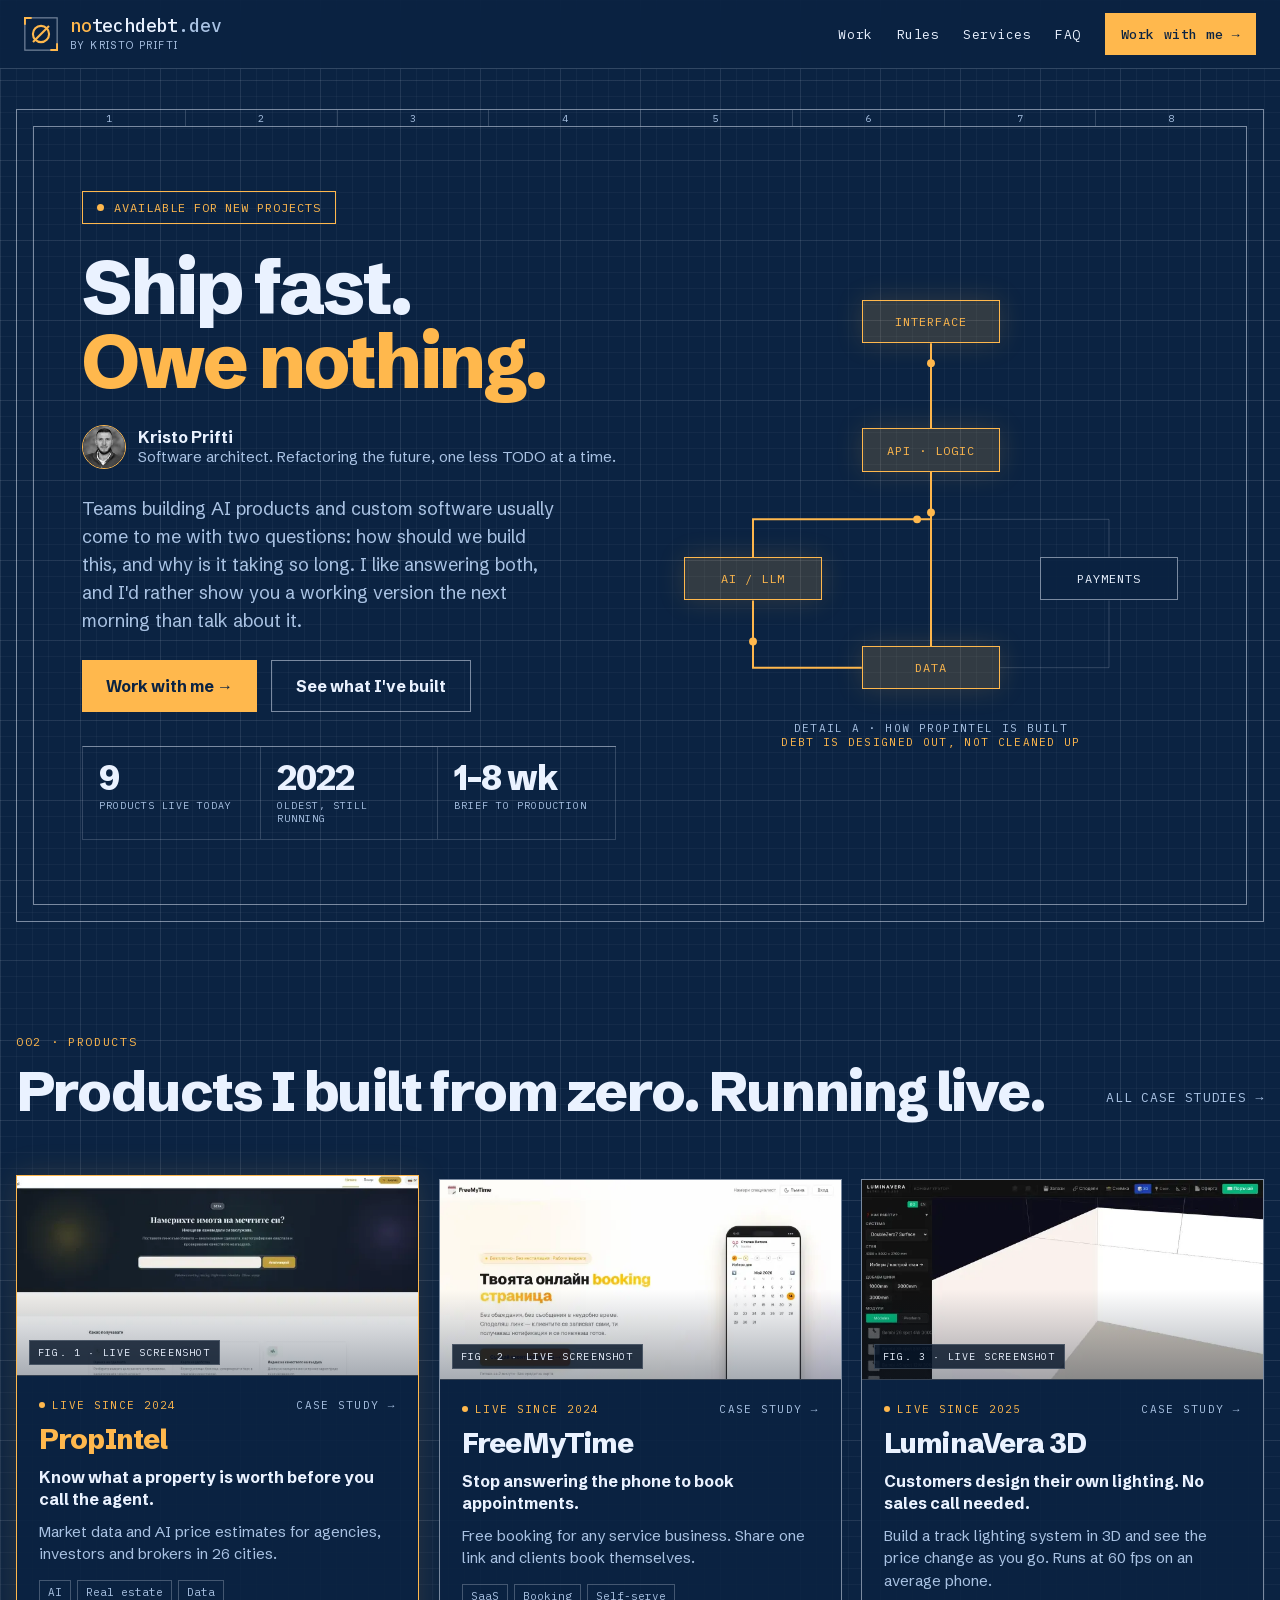
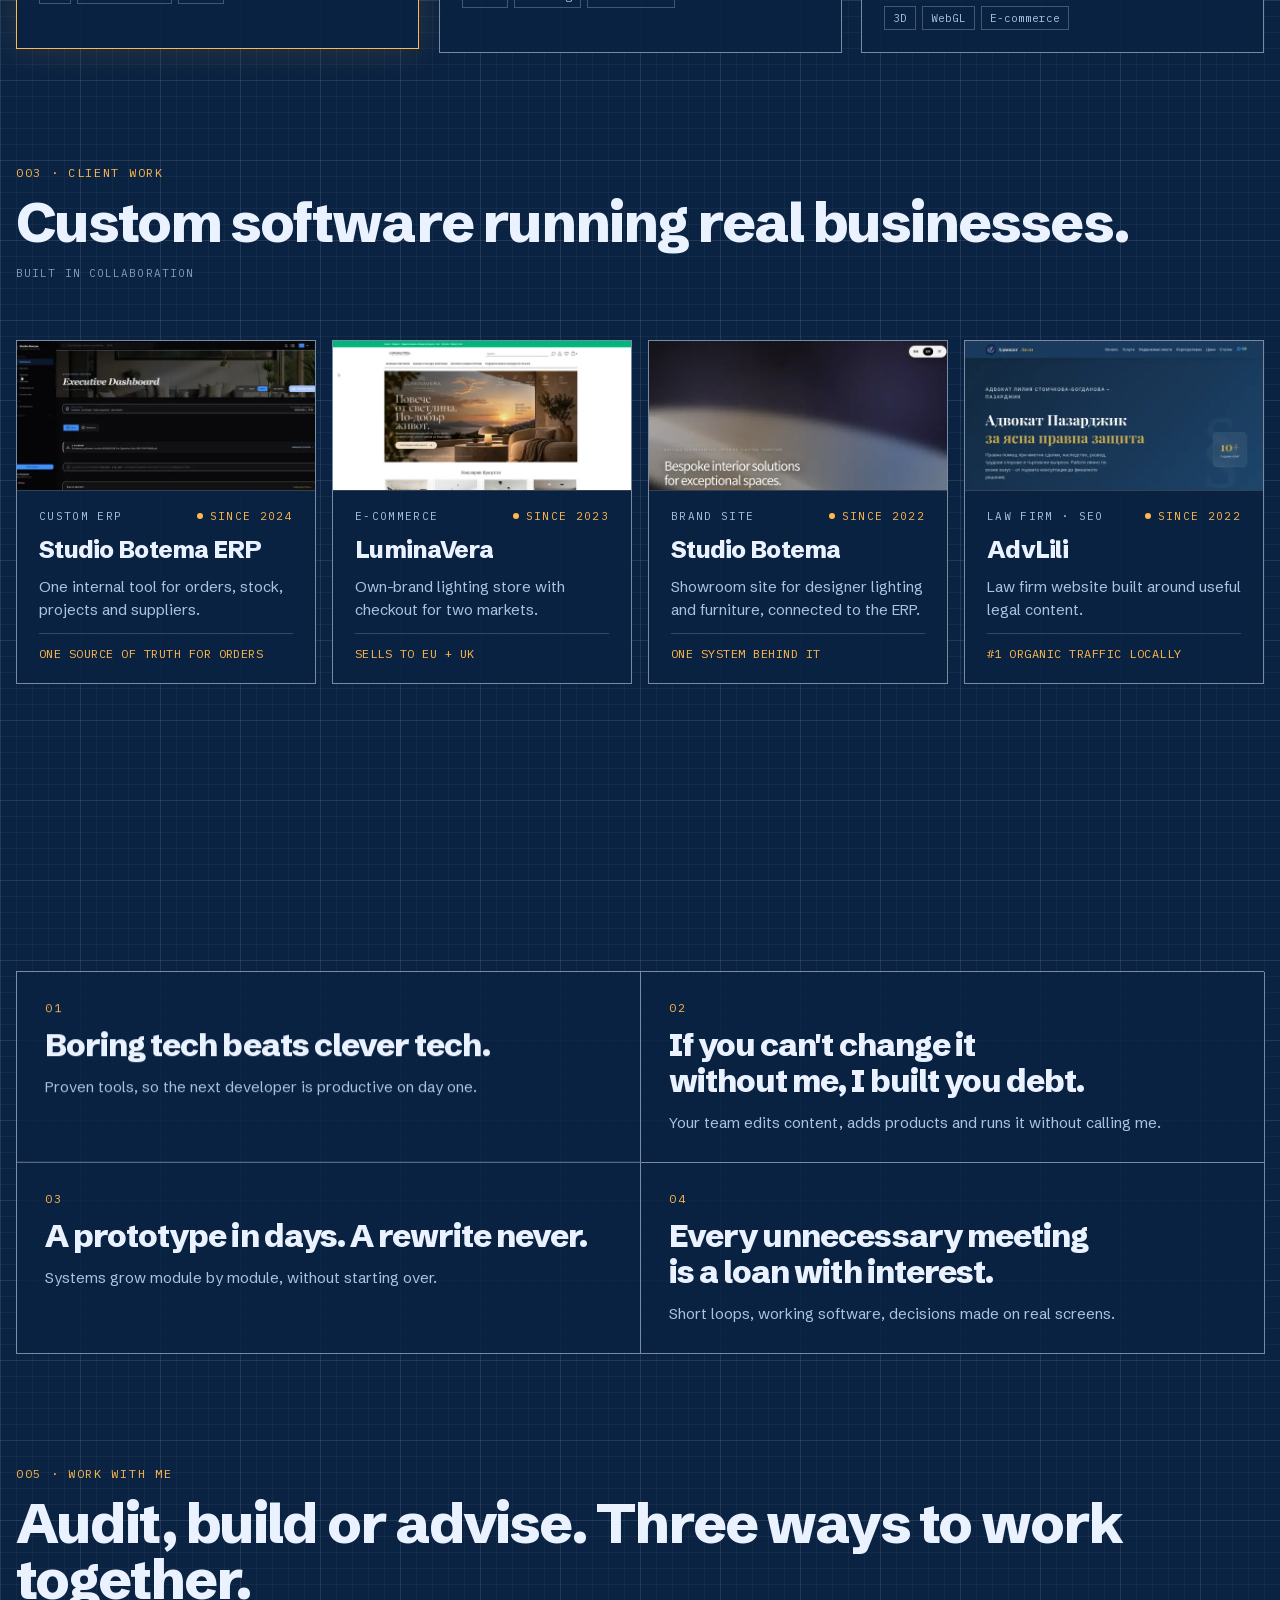
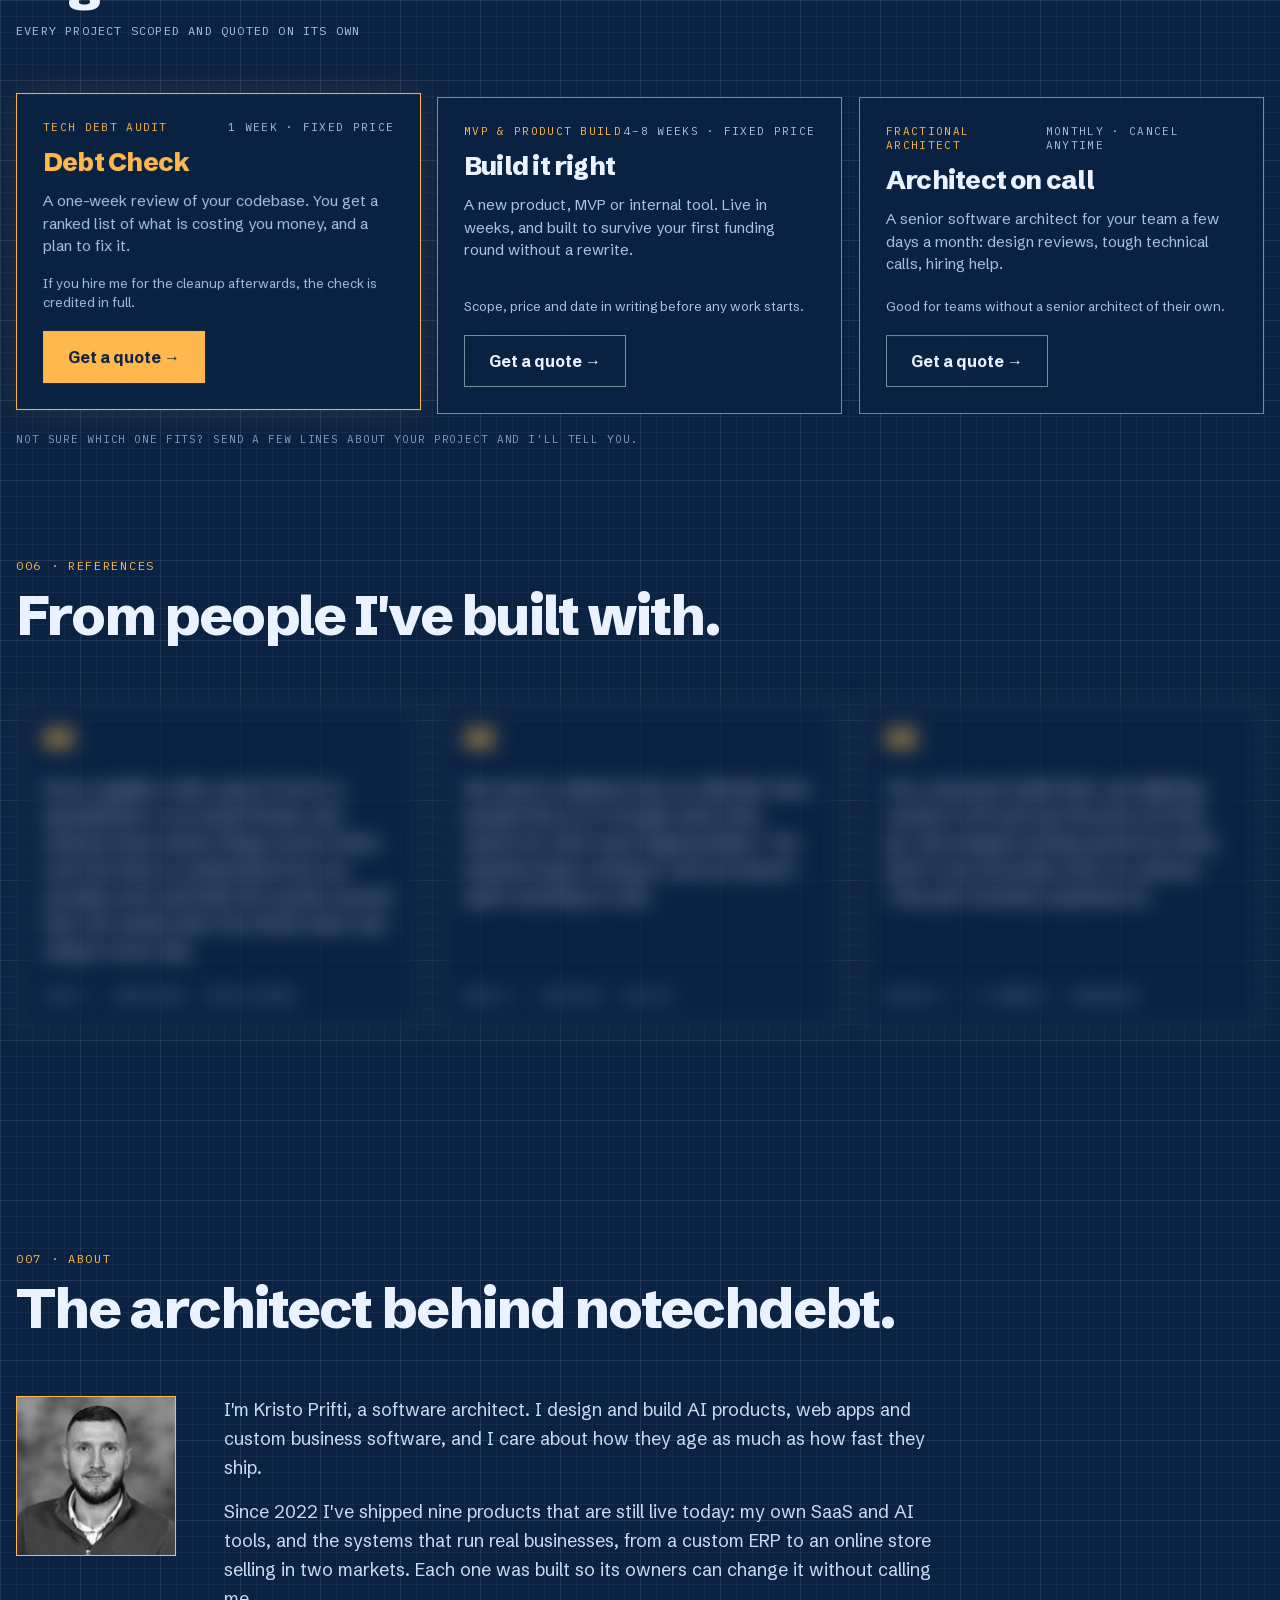
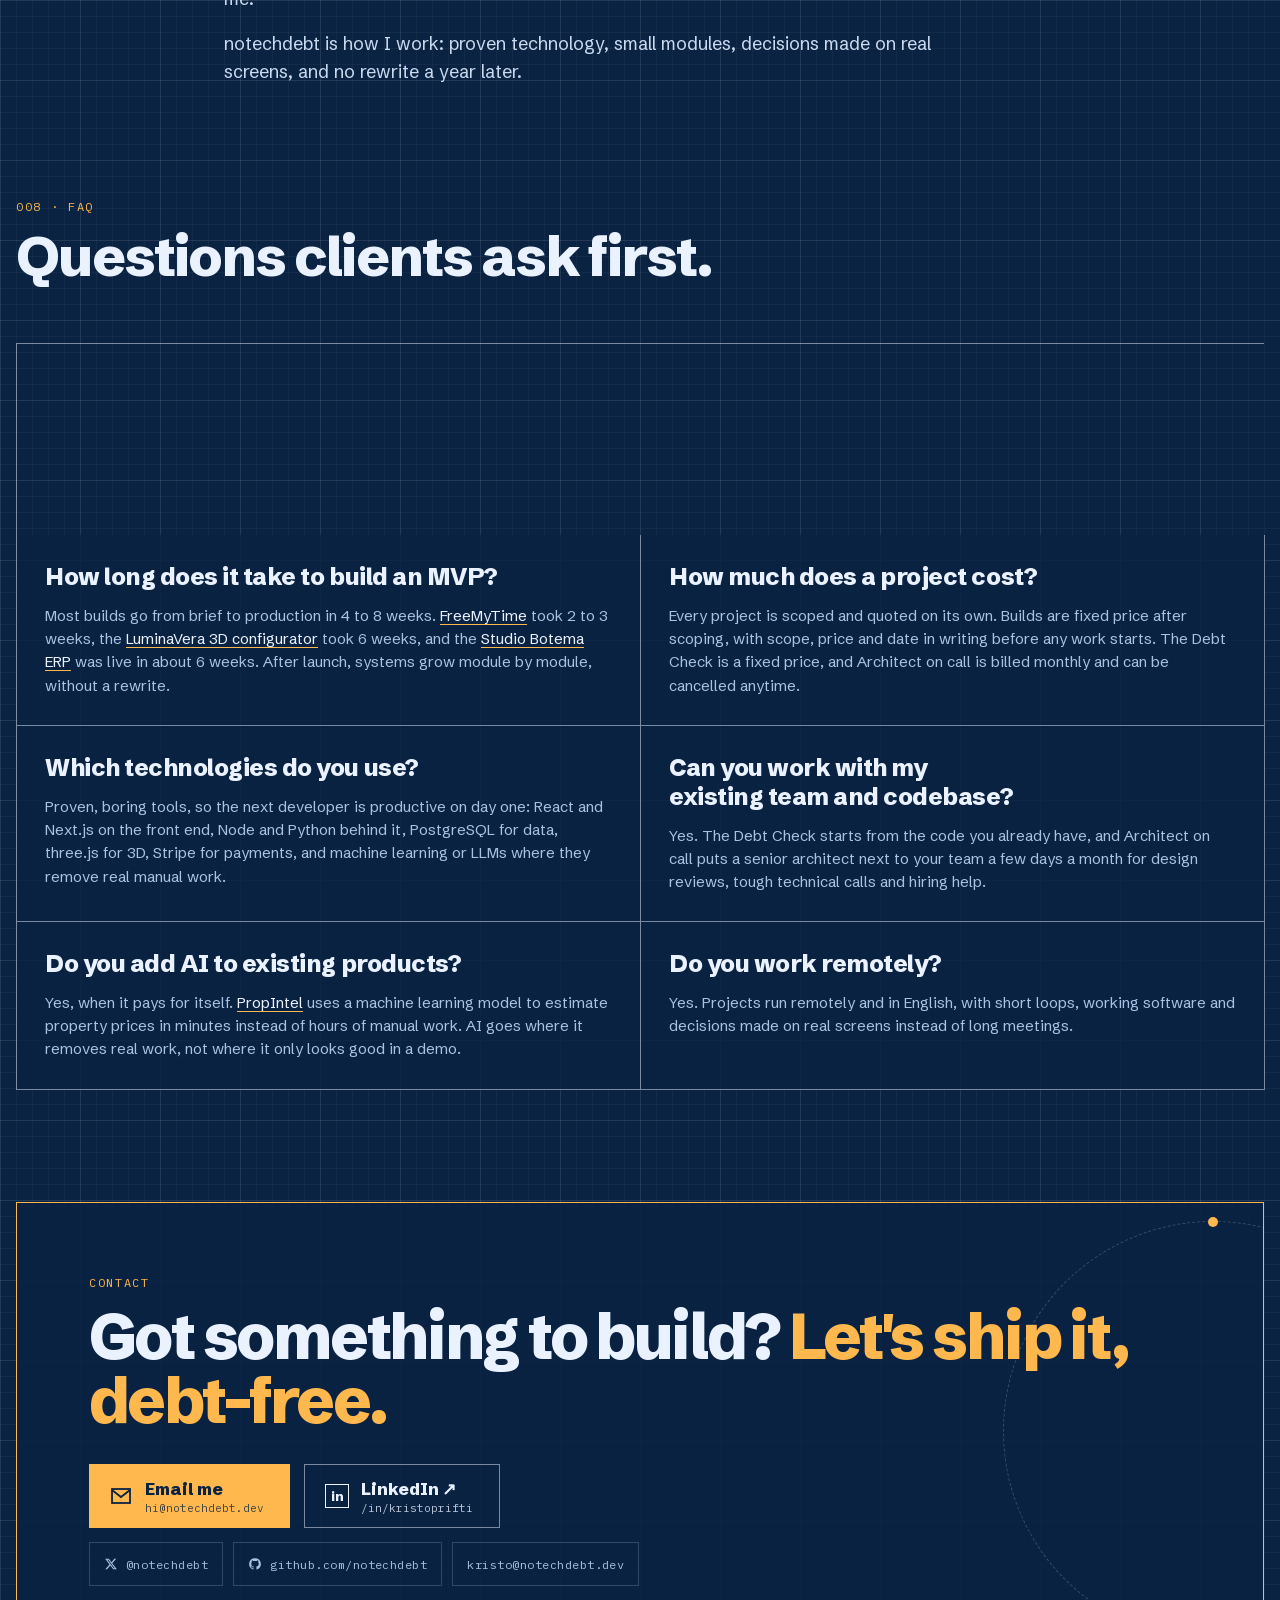
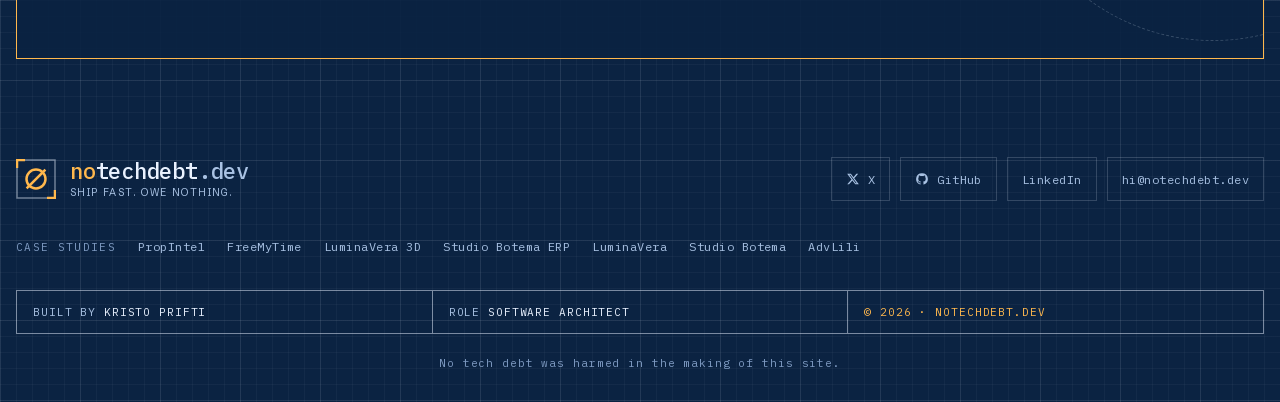
==== commit ba474ebc: "Lighthouse fixes: 960px images, valid robots.txt, manual analytics snippet - Add 960px screenshot va" ====
--- a/index.html
+++ b/index.html
@@ -17,6 +17,8 @@
 <link rel="apple-touch-icon" href="/apple-touch-icon.png">
 <link rel="manifest" href="/site.webmanifest">
 <script src="/assets/site.js" defer></script>
+<!-- Cloudflare Web Analytics (manual snippet; the auto-injected one fails its integrity check) -->
+<script defer src="https://static.cloudflareinsights.com/beacon.min.js" data-cf-beacon='{"token": "f79f3d2fb2b74f7a9c488ab0636f309c"}'></script>
 <!-- /shared:head -->
 <meta property="og:type" content="website">
 <meta property="og:url" content="https://notechdebt.dev/">
@@ -138,8 +140,8 @@
         <div style="display:flex;flex-direction:column;gap:26px">
           <span class="pill"><span class="dot"></span>AVAILABLE FOR NEW PROJECTS</span>
           <h1 class="h1">Ship fast. <span style="color:var(--acc)">Owe nothing.</span></h1>
-          <div class="byline"><img src="/img/kristo-prifti.jpg" width="160" height="160" alt="Kristo Prifti"><span><b>Kristo Prifti</b>Software architect behind notechdebt</span></div>
-          <p class="lede">I build AI, web and custom software that ships in weeks and stays cheap to change, so you never pay for the same feature twice.</p>
+          <div class="byline"><img src="/img/kristo-prifti.jpg" width="160" height="160" alt="Kristo Prifti"><span><b>Kristo Prifti</b>Software architect. Refactoring the future, one less TODO at a time.</span></div>
+          <p class="lede">Teams building AI products and custom software usually come to me with two questions: how should we build this, and why is it taking so long. I like answering both, and I'd rather show you a working version the next morning than talk about it.</p>
           <div style="display:flex;flex-wrap:wrap;gap:14px">
             <a class="btn btn-acc" href="#services">Work with me →</a>
             <a class="btn btn-line" href="#products">See what I've built</a>
@@ -183,13 +185,13 @@
     <div class="wrap">
       <div class="sec-head" data-sr="up">
         <div><span class="label">002 · PRODUCTS</span><h2 class="h2">Products I built from zero. Running live.</h2></div>
-        <span class="sec-meta">OPEN A CARD FOR THE FULL CASE STUDY</span>
+        <a class="sec-meta crumb" href="/work/">ALL CASE STUDIES →</a>
       </div>
       <div class="rule" data-sr="line"></div>
       <div class="grid3">
         <div class="cell" data-sr="up" data-d="0">
           <a class="card" data-layers="interface api ai data" href="/work/propintel/">
-            <div class="prev shot"><img src="/img/propintel-640.webp" srcset="/img/propintel-640.webp 640w, /img/propintel.webp 1280w" sizes="(max-width: 760px) calc(100vw - 32px), 420px" width="1280" height="607" alt="PropIntel real estate valuation dashboard" loading="lazy" decoding="async"><span class="fig">FIG. 1 · LIVE SCREENSHOT</span></div>
+            <div class="prev shot"><img src="/img/propintel-640.webp" srcset="/img/propintel-640.webp 640w, /img/propintel-960.webp 960w, /img/propintel.webp 1280w" sizes="(max-width: 760px) calc(100vw - 32px), 420px" width="1280" height="607" alt="PropIntel real estate valuation dashboard" loading="lazy" decoding="async"><span class="fig">FIG. 1 · LIVE SCREENSHOT</span></div>
             <div class="body">
               <span class="row"><span class="live">LIVE SINCE 2024</span><span>CASE STUDY →</span></span>
               <h3 class="name">PropIntel</h3>
@@ -201,7 +203,7 @@
         </div>
         <div class="cell" data-sr="up" data-d="1">
           <a class="card" data-layers="interface api payments data" href="/work/freemytime/">
-            <div class="prev shot"><img src="/img/freemytime-640.webp" srcset="/img/freemytime-640.webp 640w, /img/freemytime.webp 1280w" sizes="(max-width: 760px) calc(100vw - 32px), 420px" width="1280" height="800" alt="FreeMyTime online booking app" loading="lazy" decoding="async"><span class="fig">FIG. 2 · LIVE SCREENSHOT</span></div>
+            <div class="prev shot"><img src="/img/freemytime-640.webp" srcset="/img/freemytime-640.webp 640w, /img/freemytime-960.webp 960w, /img/freemytime.webp 1280w" sizes="(max-width: 760px) calc(100vw - 32px), 420px" width="1280" height="800" alt="FreeMyTime online booking app" loading="lazy" decoding="async"><span class="fig">FIG. 2 · LIVE SCREENSHOT</span></div>
             <div class="body">
               <span class="row"><span class="live">LIVE SINCE 2024</span><span>CASE STUDY →</span></span>
               <h3 class="name">FreeMyTime</h3>
@@ -213,7 +215,7 @@
         </div>
         <div class="cell" data-sr="up" data-d="2">
           <a class="card" data-layers="interface api payments" href="/work/luminavera-3d/">
-            <div class="prev shot"><img src="/img/luminavera-3d-640.webp" srcset="/img/luminavera-3d-640.webp 640w, /img/luminavera-3d.webp 1280w" sizes="(max-width: 760px) calc(100vw - 32px), 420px" width="1280" height="800" alt="LuminaVera 3D lighting configurator built with three.js" loading="lazy" decoding="async"><span class="fig">FIG. 3 · LIVE SCREENSHOT</span></div>
+            <div class="prev shot"><img src="/img/luminavera-3d-640.webp" srcset="/img/luminavera-3d-640.webp 640w, /img/luminavera-3d-960.webp 960w, /img/luminavera-3d.webp 1280w" sizes="(max-width: 760px) calc(100vw - 32px), 420px" width="1280" height="800" alt="LuminaVera 3D lighting configurator built with three.js" loading="lazy" decoding="async"><span class="fig">FIG. 3 · LIVE SCREENSHOT</span></div>
             <div class="body">
               <span class="row"><span class="live">LIVE SINCE 2025</span><span>CASE STUDY →</span></span>
               <h3 class="name">LuminaVera 3D</h3>
@@ -237,7 +239,7 @@
       <div class="grid4">
         <div class="cell" data-sr="scale" data-d="0">
           <a class="card client" data-layers="interface api data" href="/work/studio-botema-erp/">
-            <span class="thumb"><img src="/img/studio-botema-erp-640.webp" srcset="/img/studio-botema-erp-640.webp 640w, /img/studio-botema-erp.webp 1280w" sizes="(max-width: 600px) calc(100vw - 32px), 320px" width="1280" height="607" alt="Studio Botema custom ERP dashboard" loading="lazy" decoding="async"></span>
+            <span class="thumb"><img src="/img/studio-botema-erp-640.webp" srcset="/img/studio-botema-erp-640.webp 640w, /img/studio-botema-erp-960.webp 960w, /img/studio-botema-erp.webp 1280w" sizes="(max-width: 600px) calc(100vw - 32px), 320px" width="1280" height="607" alt="Studio Botema custom ERP dashboard" loading="lazy" decoding="async"></span>
             <span class="row"><span>CUSTOM ERP</span><span class="live">SINCE 2024</span></span>
             <h3 class="name">Studio Botema ERP</h3>
             <span class="desc">One internal tool for orders, stock, projects and suppliers.</span>
@@ -246,7 +248,7 @@
         </div>
         <div class="cell" data-sr="scale" data-d="1">
           <a class="card client" data-layers="interface api payments data" href="/work/luminavera/">
-            <span class="thumb"><img src="/img/luminavera-640.webp" srcset="/img/luminavera-640.webp 640w, /img/luminavera.webp 1280w" sizes="(max-width: 600px) calc(100vw - 32px), 320px" width="1280" height="607" alt="LuminaVera lighting e-commerce store" loading="lazy" decoding="async"></span>
+            <span class="thumb"><img src="/img/luminavera-640.webp" srcset="/img/luminavera-640.webp 640w, /img/luminavera-960.webp 960w, /img/luminavera.webp 1280w" sizes="(max-width: 600px) calc(100vw - 32px), 320px" width="1280" height="607" alt="LuminaVera lighting e-commerce store" loading="lazy" decoding="async"></span>
             <span class="row"><span>E-COMMERCE</span><span class="live">SINCE 2023</span></span>
             <h3 class="name">LuminaVera</h3>
             <span class="desc">Own-brand lighting store with checkout for two markets.</span>
@@ -255,7 +257,7 @@
         </div>
         <div class="cell" data-sr="scale" data-d="2">
           <a class="card client" data-layers="interface api data" href="/work/studio-botema/">
-            <span class="thumb"><img src="/img/studio-botema-640.webp" srcset="/img/studio-botema-640.webp 640w, /img/studio-botema.webp 1280w" sizes="(max-width: 600px) calc(100vw - 32px), 320px" width="1280" height="800" alt="Studio Botema designer lighting showroom website" loading="lazy" decoding="async"></span>
+            <span class="thumb"><img src="/img/studio-botema-640.webp" srcset="/img/studio-botema-640.webp 640w, /img/studio-botema-960.webp 960w, /img/studio-botema.webp 1280w" sizes="(max-width: 600px) calc(100vw - 32px), 320px" width="1280" height="800" alt="Studio Botema designer lighting showroom website" loading="lazy" decoding="async"></span>
             <span class="row"><span>BRAND SITE</span><span class="live">SINCE 2022</span></span>
             <h3 class="name">Studio Botema</h3>
             <span class="desc">Showroom site for designer lighting and furniture, connected to the ERP.</span>
@@ -264,7 +266,7 @@
         </div>
         <div class="cell" data-sr="scale" data-d="3">
           <a class="card client" data-layers="interface api data" href="/work/advlili/">
-            <span class="thumb"><img src="/img/advlili-640.webp" srcset="/img/advlili-640.webp 640w, /img/advlili.webp 1280w" sizes="(max-width: 600px) calc(100vw - 32px), 320px" width="1280" height="800" alt="AdvLili law firm website" loading="lazy" decoding="async"></span>
+            <span class="thumb"><img src="/img/advlili-640.webp" srcset="/img/advlili-640.webp 640w, /img/advlili-960.webp 960w, /img/advlili.webp 1280w" sizes="(max-width: 600px) calc(100vw - 32px), 320px" width="1280" height="800" alt="AdvLili law firm website" loading="lazy" decoding="async"></span>
             <span class="row"><span>LAW FIRM · SEO</span><span class="live">SINCE 2022</span></span>
             <h3 class="name">AdvLili</h3>
             <span class="desc">Law firm website built around useful legal content.</span>
--- a/assets/site.css
+++ b/assets/site.css
@@ -56,7 +56,7 @@
 .footbrand{display:flex;flex-wrap:wrap;justify-content:space-between;align-items:center;gap:20px;padding-bottom:28px}
 .footbrand .wm{font-size:22px}
 @media (max-width:640px){.top .wrap{flex-wrap:nowrap}.nav a:not(.btn){display:none}.nav .btn{min-height:40px;padding:0 12px;font-size:12px;white-space:nowrap}.brand small{display:none}.brand .wm{font-size:16px}}
-.joke{margin:22px 0 0;font-family:var(--mono);font-size:11px;letter-spacing:.08em;color:var(--dim);text-align:center}
+.joke{margin:22px auto 0;font-family:var(--mono);font-size:11px;letter-spacing:.08em;color:var(--dim);text-align:center}
 .nav{display:flex;flex-wrap:wrap;align-items:center;gap:4px 24px;font-family:var(--mono);font-size:13px;letter-spacing:.04em}
 .nav a{padding:12px 0}.nav a:hover{color:var(--acc)}
 .nav .btn{padding:0 16px;min-height:42px;font-family:var(--mono);font-weight:500;font-size:13px}
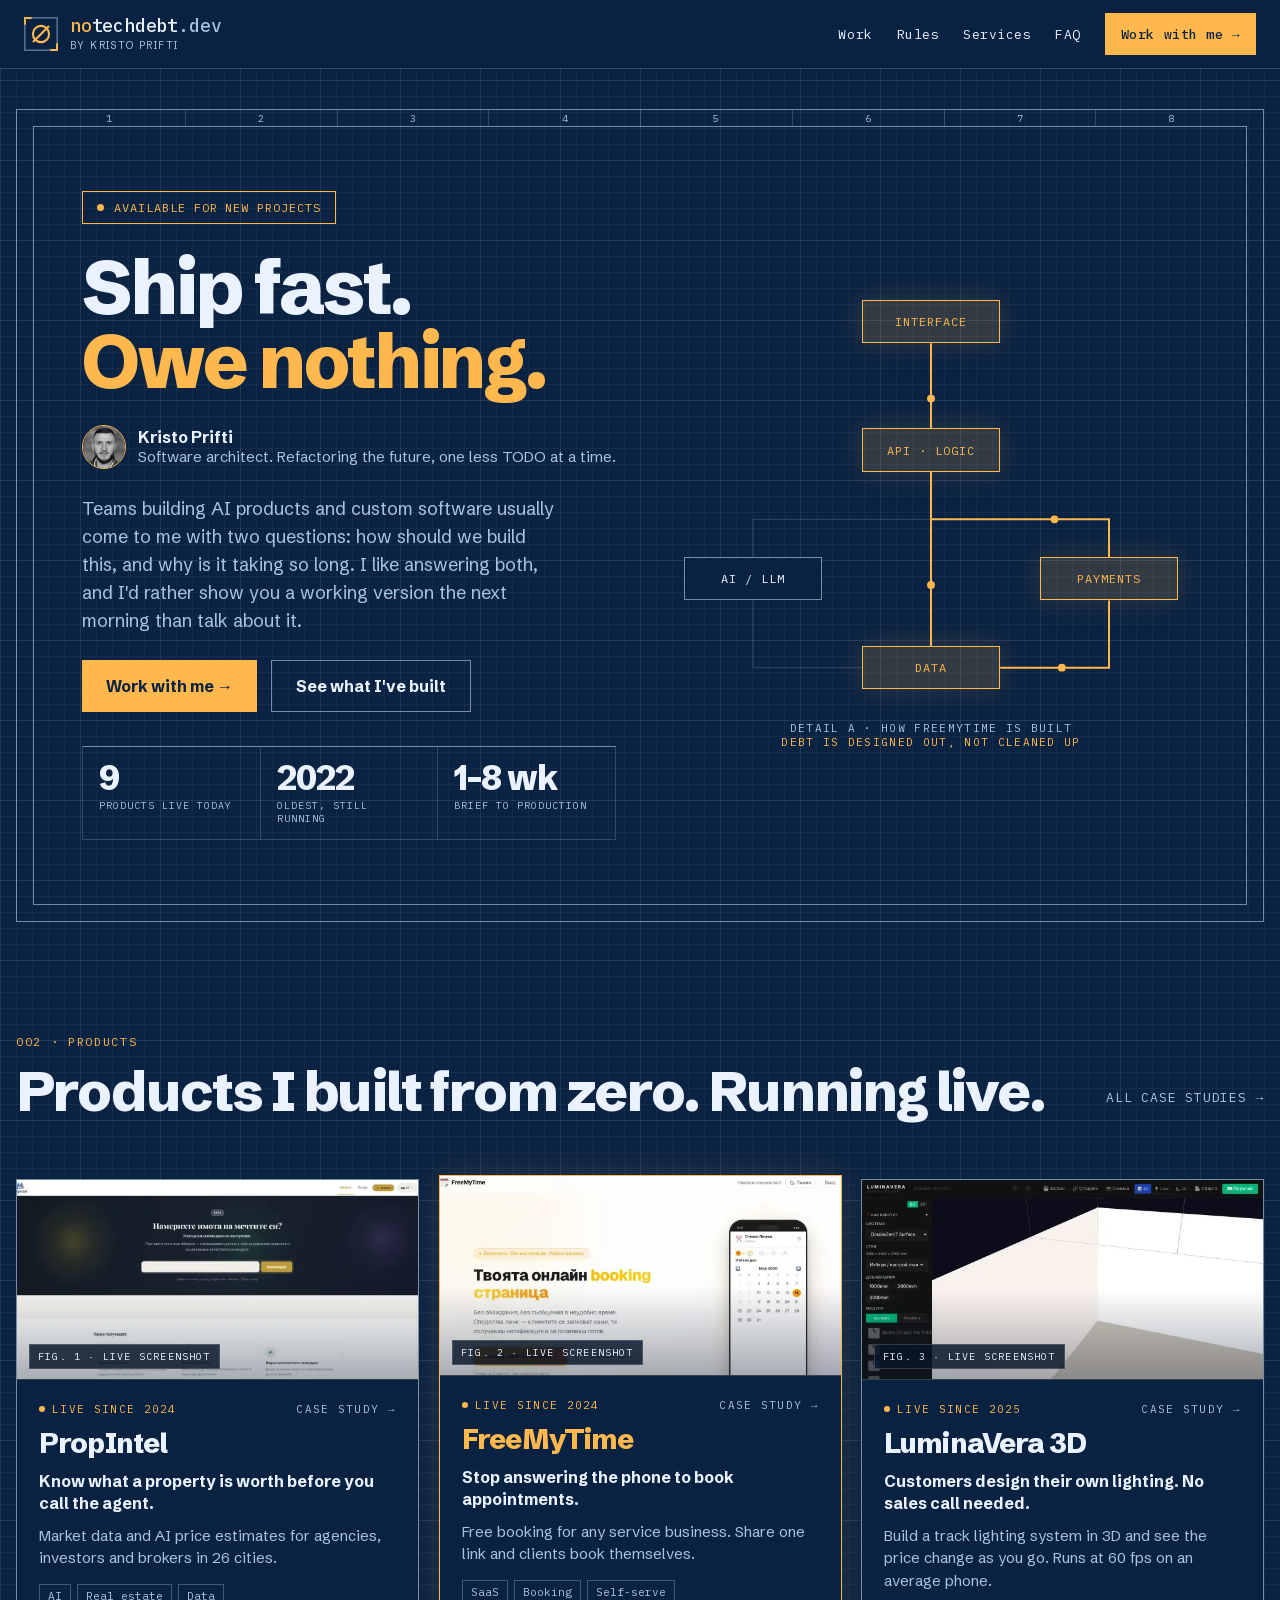
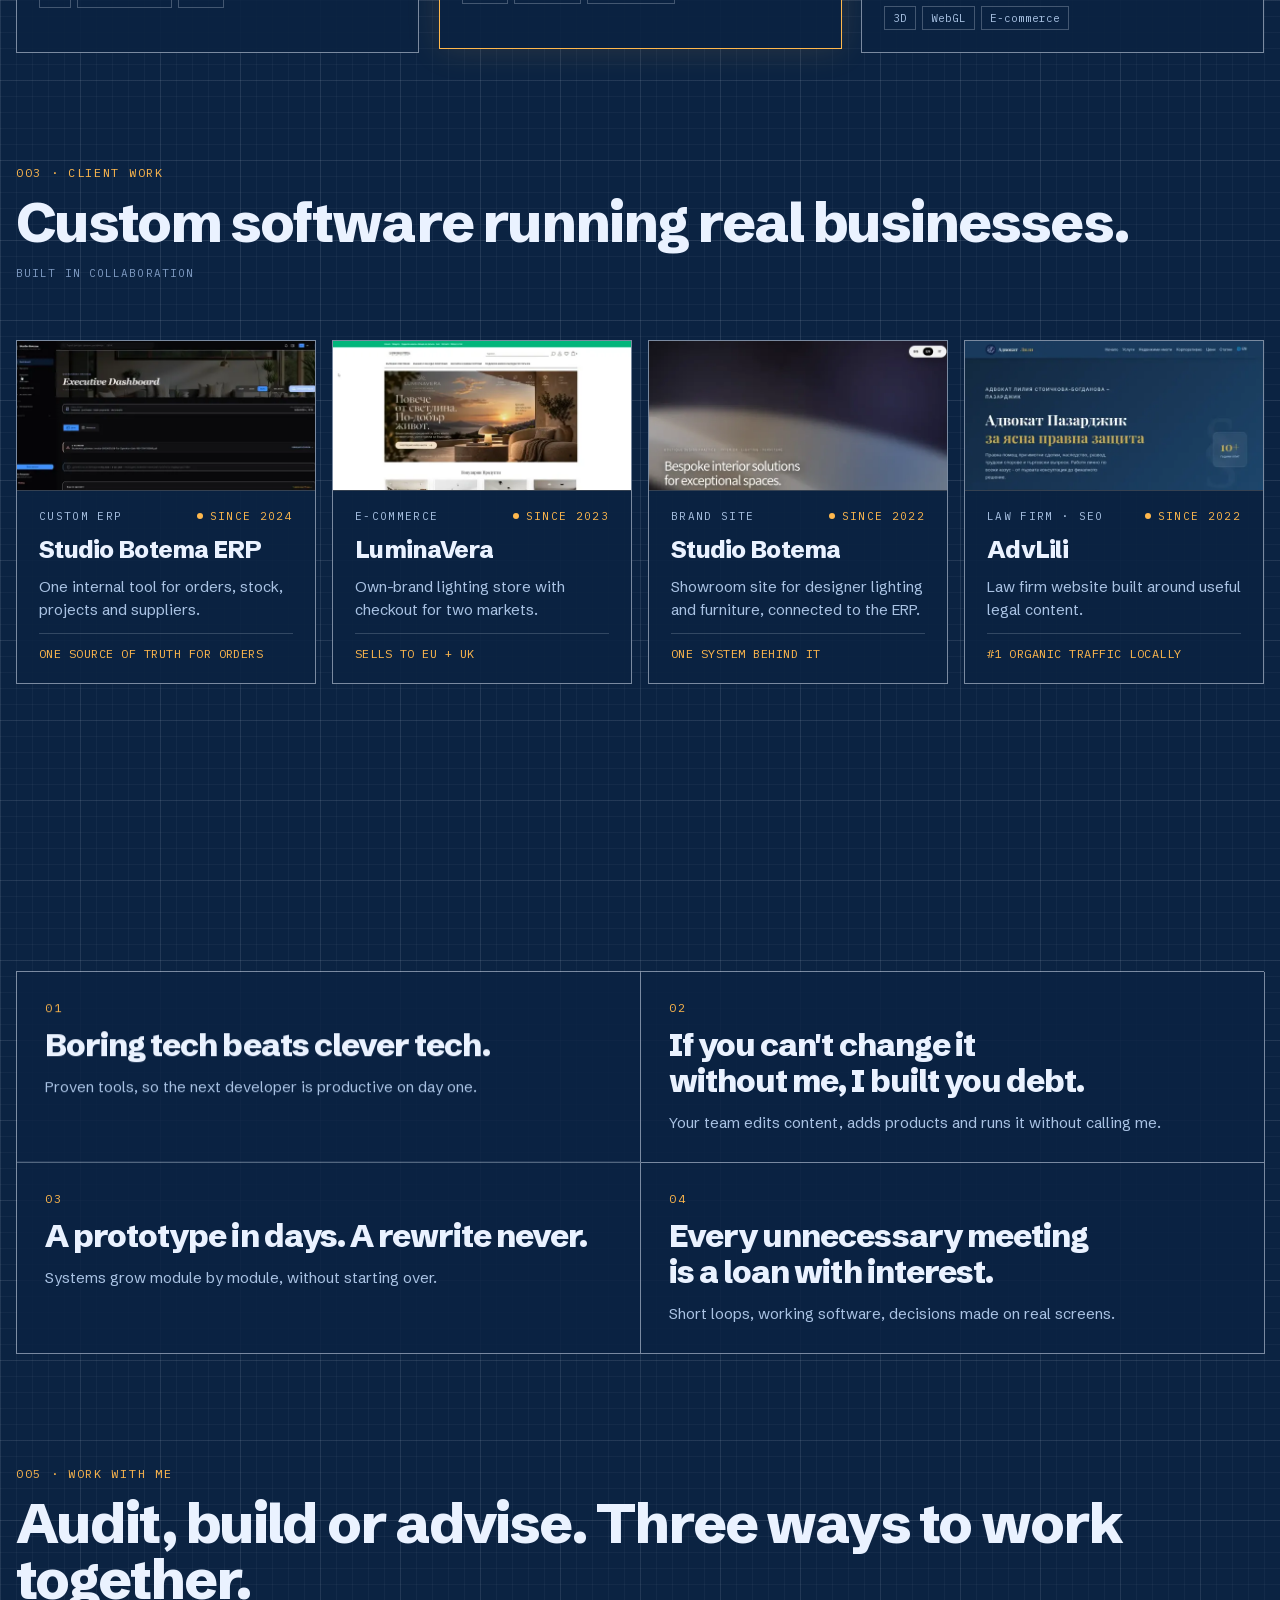
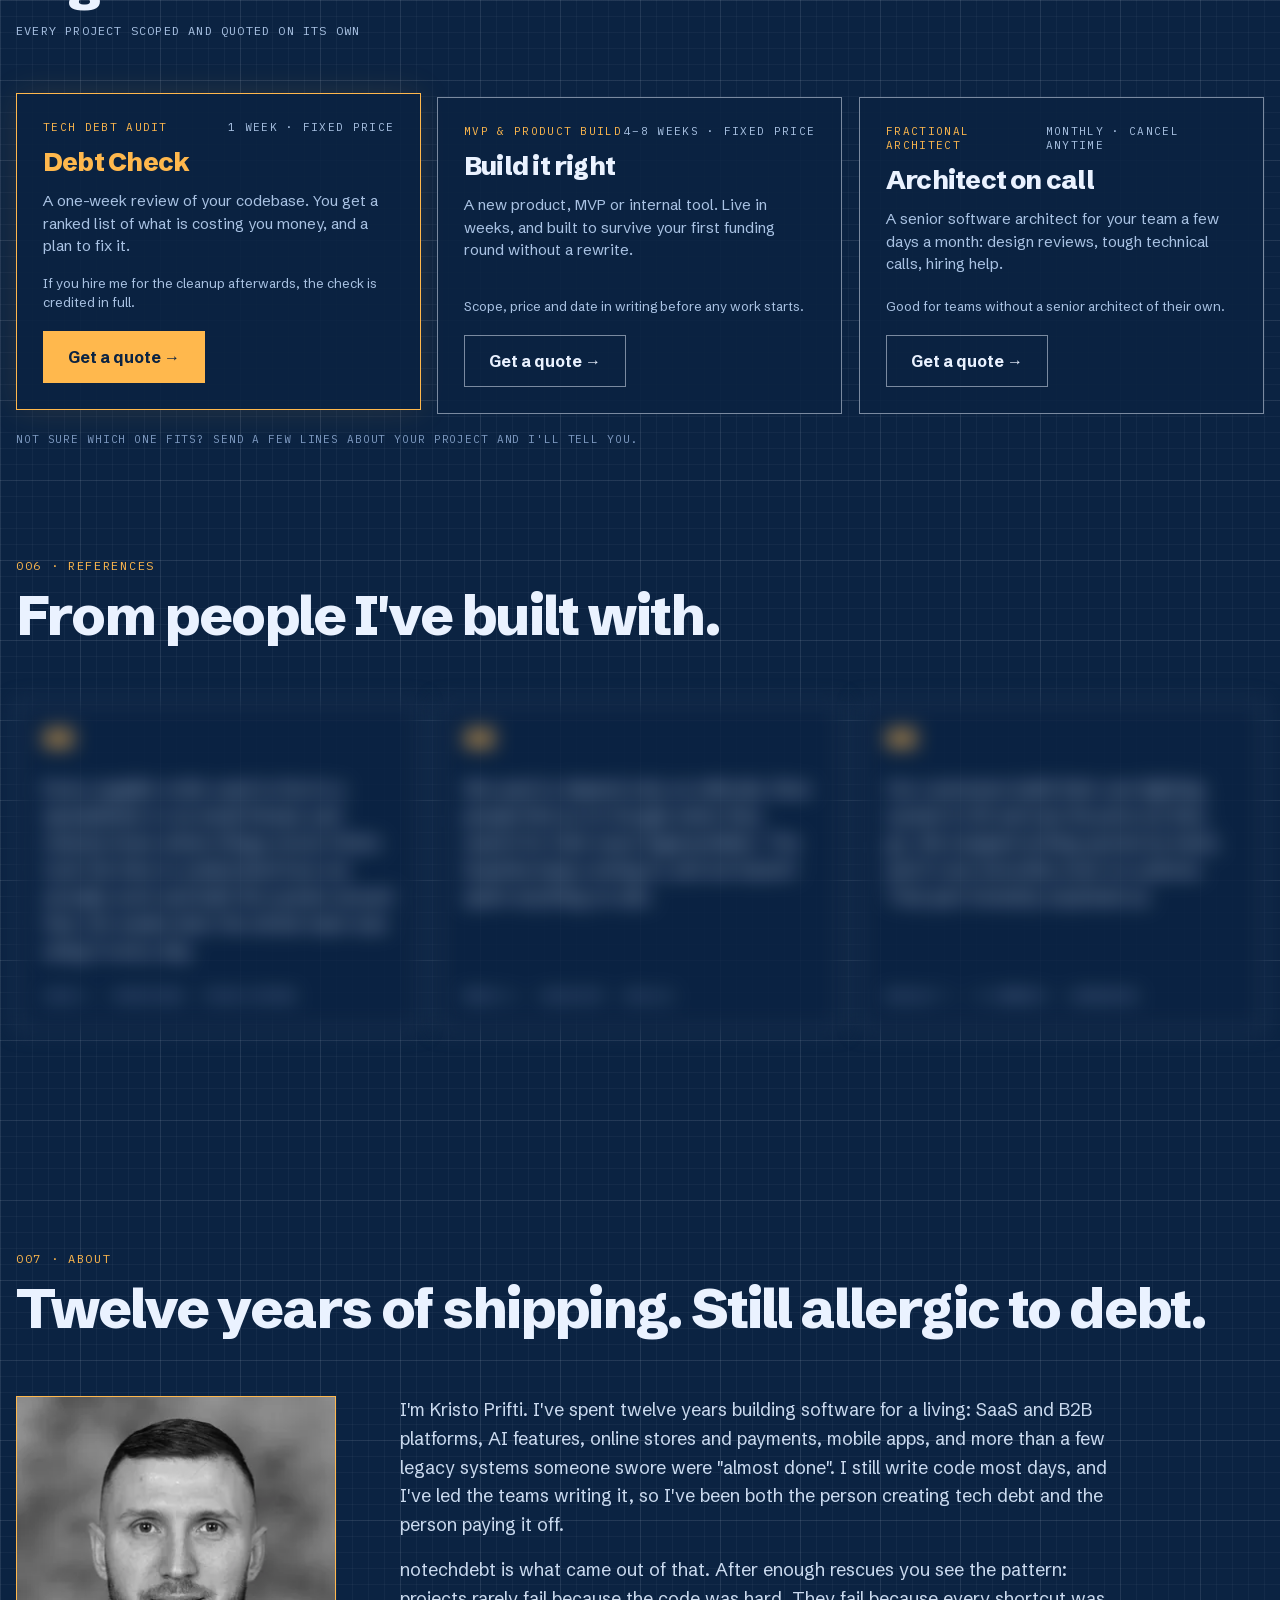
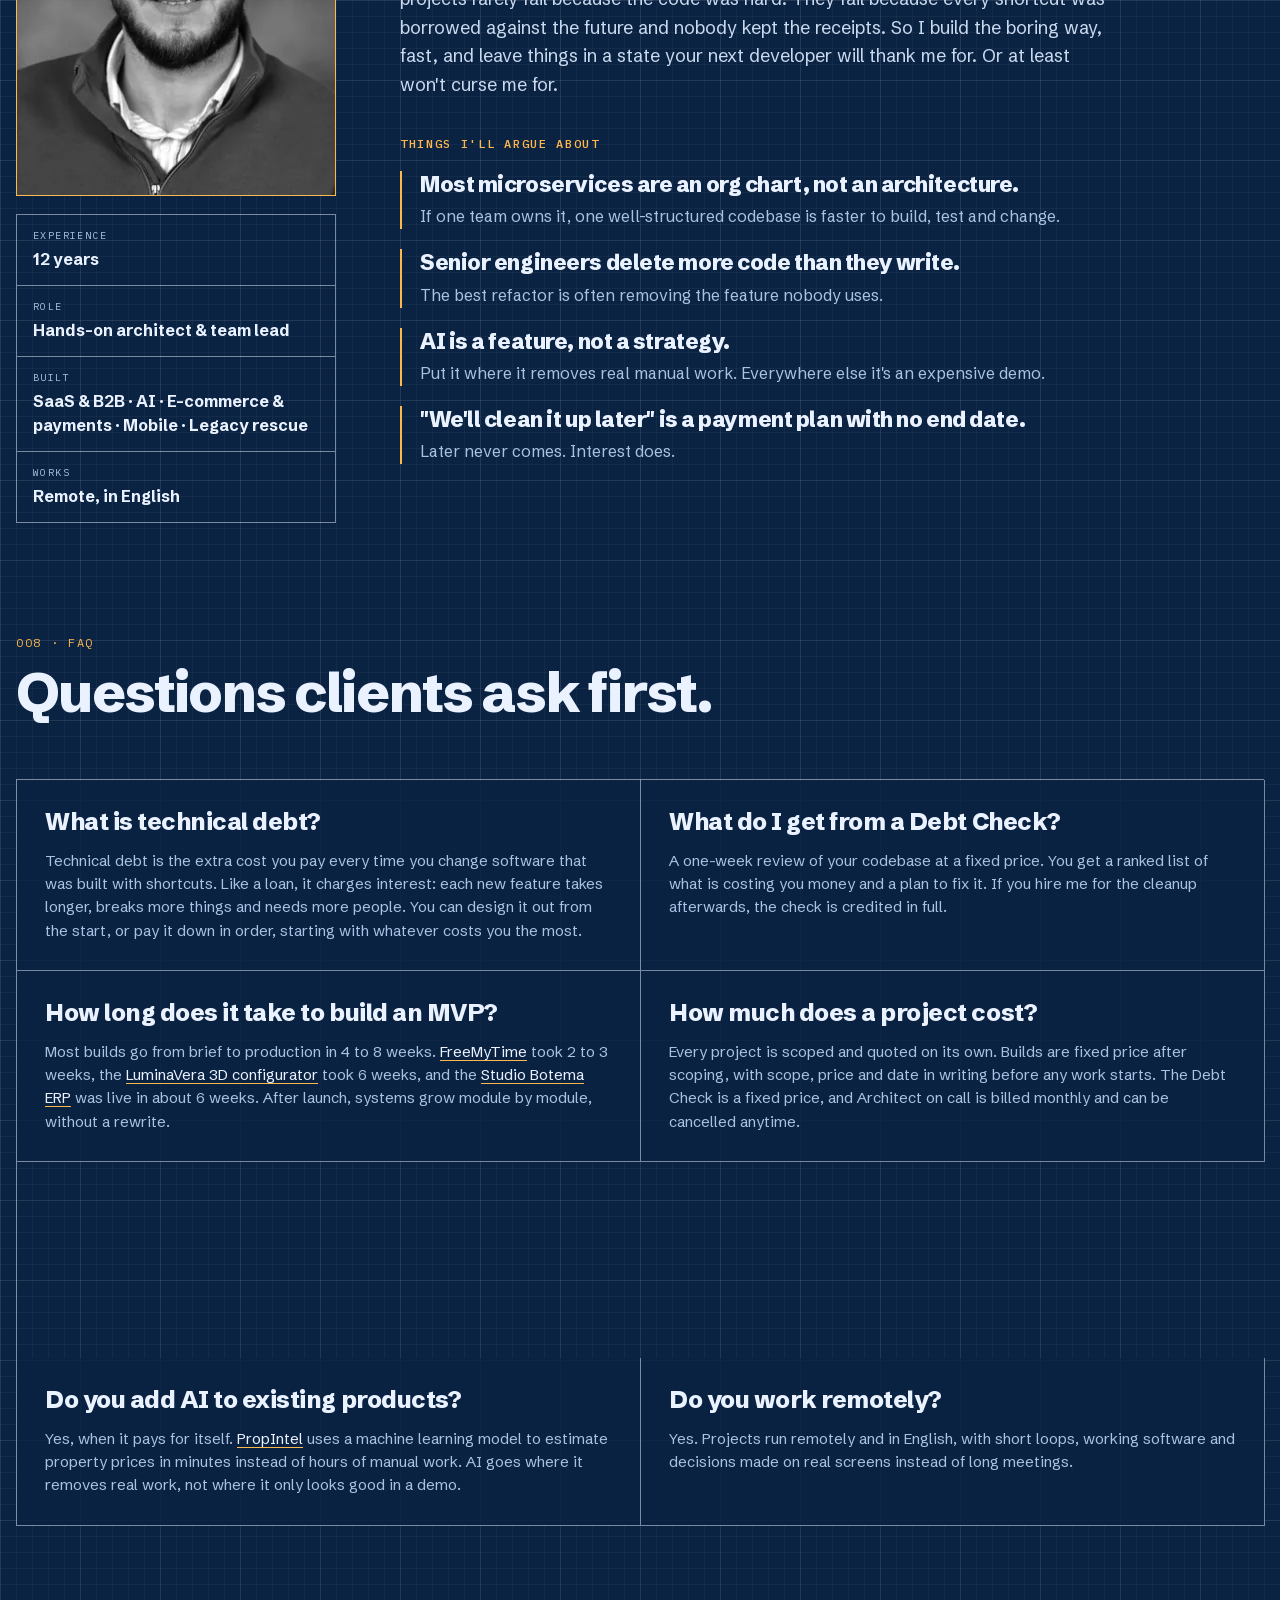
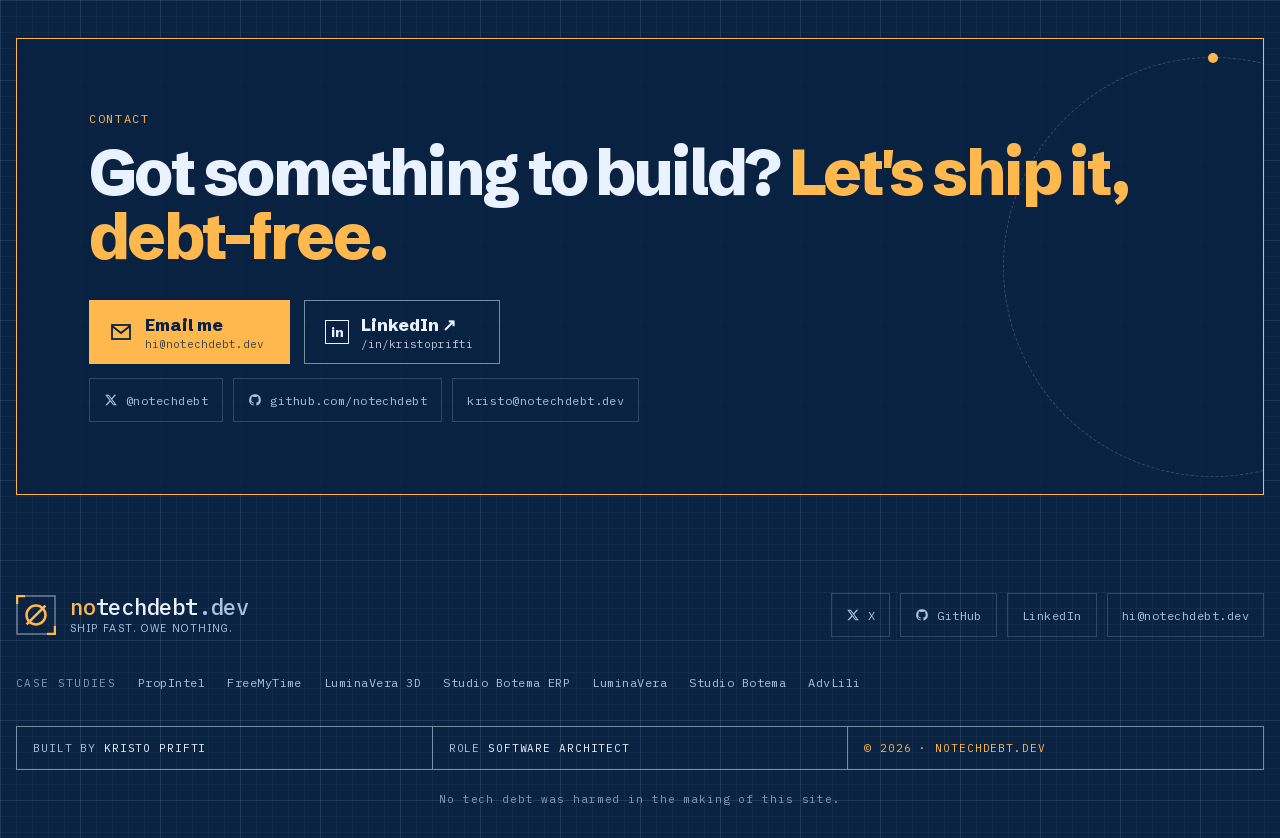
==== commit 8e62f9e3: "Rework About section, sharper portrait - About: new heading, spec table (experience, role, built, wo" ====
--- a/index.html
+++ b/index.html
@@ -67,10 +67,11 @@
       "url": "https://notechdebt.dev/",
       "image": "https://notechdebt.dev/img/kristo-prifti.jpg",
       "jobTitle": "Software Architect",
+      "description": "Software architect with 12 years of hands-on and team-lead experience building SaaS and B2B platforms, AI features, e-commerce and payments, mobile apps, and rescuing legacy systems.",
       "worksFor": { "@id": "https://notechdebt.dev/#org" },
       "email": "mailto:kristo@notechdebt.dev",
       "sameAs": ["https://www.linkedin.com/in/kristoprifti/"],
-      "knowsAbout": ["Software architecture", "Technical debt", "Artificial intelligence", "Machine learning", "Full-stack web development", "MVP development", "Custom ERP software", "E-commerce", "three.js", "React", "Next.js", "Node.js", "Python", "PostgreSQL", "Search engine optimization"]
+      "knowsAbout": ["Software architecture", "Technical debt", "Artificial intelligence", "Machine learning", "Full-stack web development", "MVP development", "Custom ERP software", "SaaS platforms", "E-commerce", "Payments", "Mobile app development", "Legacy system modernization", "three.js", "React", "Next.js", "Node.js", "Python", "PostgreSQL", "Search engine optimization"]
     },
     {
       "@type": "Organization",
@@ -140,7 +141,7 @@
         <div style="display:flex;flex-direction:column;gap:26px">
           <span class="pill"><span class="dot"></span>AVAILABLE FOR NEW PROJECTS</span>
           <h1 class="h1">Ship fast. <span style="color:var(--acc)">Owe nothing.</span></h1>
-          <div class="byline"><img src="/img/kristo-prifti.jpg" width="160" height="160" alt="Kristo Prifti"><span><b>Kristo Prifti</b>Software architect. Refactoring the future, one less TODO at a time.</span></div>
+          <div class="byline"><img src="/img/kristo-prifti-160.jpg" width="160" height="160" alt="Kristo Prifti"><span><b>Kristo Prifti</b>Software architect. Refactoring the future, one less TODO at a time.</span></div>
           <p class="lede">Teams building AI products and custom software usually come to me with two questions: how should we build this, and why is it taking so long. I like answering both, and I'd rather show you a working version the next morning than talk about it.</p>
           <div style="display:flex;flex-wrap:wrap;gap:14px">
             <a class="btn btn-acc" href="#services">Work with me →</a>
@@ -354,15 +355,29 @@
   <section class="sec" id="about">
     <div class="wrap">
       <div class="sec-head" data-sr="up">
-        <div><span class="label">007 · ABOUT</span><h2 class="h2">The architect behind notechdebt.</h2></div>
-      </div>
-      <div class="rule" data-sr="line"></div>
-      <div class="about" data-sr="up">
-        <img src="/img/kristo-prifti.jpg" width="160" height="160" alt="Portrait of Kristo Prifti" loading="lazy" decoding="async">
-        <div class="about-text">
-          <p>I'm Kristo Prifti, a software architect. I design and build AI products, web apps and custom business software, and I care about how they age as much as how fast they ship.</p>
-          <p>Since 2022 I've shipped nine products that are still live today: my own SaaS and AI tools, and the systems that run real businesses, from a custom ERP to an online store selling in two markets. Each one was built so its owners can change it without calling me.</p>
-          <p>notechdebt is how I work: proven technology, small modules, decisions made on real screens, and no rewrite a year later.</p>
+        <div><span class="label">007 · ABOUT</span><h2 class="h2">Twelve years of shipping. Still allergic to debt.</h2></div>
+      </div>
+      <div class="rule" data-sr="line"></div>
+      <div class="about">
+        <div class="about-side" data-sr="up">
+          <img src="/img/kristo-prifti-portrait-320.webp" srcset="/img/kristo-prifti-portrait-320.webp 320w, /img/kristo-prifti-portrait.webp 640w" sizes="(max-width: 760px) 110px, 320px" width="640" height="800" alt="Portrait of Kristo Prifti, software architect" loading="lazy" decoding="async">
+          <dl class="about-spec">
+            <div><dt>EXPERIENCE</dt><dd>12 years</dd></div>
+            <div><dt>ROLE</dt><dd>Hands-on architect &amp; team lead</dd></div>
+            <div><dt>BUILT</dt><dd>SaaS &amp; B2B · AI · <span style="white-space:nowrap">E-commerce</span> &amp; payments · Mobile · Legacy rescue</dd></div>
+            <div><dt>WORKS</dt><dd>Remote, in English</dd></div>
+          </dl>
+        </div>
+        <div class="about-text" data-sr="up" data-d="1">
+          <p>I'm Kristo Prifti. I've spent twelve years building software for a living: SaaS and B2B platforms, AI features, online stores and payments, mobile apps, and more than a few legacy systems someone swore were "almost done". I still write code most days, and I've led the teams writing it, so I've been both the person creating tech debt and the person paying it off.</p>
+          <p>notechdebt is what came out of that. After enough rescues you see the pattern: projects rarely fail because the code was hard. They fail because every shortcut was borrowed against the future and nobody kept the receipts. So I build the boring way, fast, and leave things in a state your next developer will thank me for. Or at least won't curse me for.</p>
+          <h3 class="about-h">THINGS I'LL ARGUE ABOUT</h3>
+          <ul class="opinions">
+            <li><b>Most microservices are an org chart, not an architecture.</b><span>If one team owns it, one well-structured codebase is faster to build, test and change.</span></li>
+            <li><b>Senior engineers delete more code than they write.</b><span>The best refactor is often removing the feature nobody uses.</span></li>
+            <li><b>AI is a feature, not a strategy.</b><span>Put it where it removes real manual work. Everywhere else it's an expensive demo.</span></li>
+            <li><b>"We'll clean it up later" is a payment plan with no end date.</b><span>Later never comes. Interest does.</span></li>
+          </ul>
         </div>
       </div>
     </div>
--- a/assets/site.css
+++ b/assets/site.css
@@ -200,11 +200,21 @@
 .faq-q{margin:0;font-weight:800;font-size:clamp(20px,2vw,24px);line-height:1.2;letter-spacing:-.02em;text-wrap:balance}
 .rulecard .rsub a,.about-text a{color:var(--ink);text-decoration:underline;text-decoration-color:var(--acc);text-underline-offset:3px}
 .rulecard .rsub a:hover,.about-text a:hover{color:var(--acc)}
-.about{display:grid;grid-template-columns:auto minmax(0,1fr);gap:clamp(24px,4vw,48px);align-items:start}
-.about img{width:clamp(96px,14vw,160px);height:auto;aspect-ratio:1;object-fit:cover;border:1.5px solid var(--acc)}
+.about{display:grid;grid-template-columns:minmax(240px,320px) minmax(0,1fr);gap:clamp(32px,5vw,72px);align-items:start}
+.about-side{display:flex;flex-direction:column;gap:18px}
+.about-side img{display:block;width:100%;height:auto;aspect-ratio:4/5;object-fit:cover;border:1.5px solid var(--acc)}
+.about-spec{margin:0;border-top:1.5px solid var(--line);border-left:1.5px solid var(--line)}
+.about-spec div{display:flex;flex-direction:column;gap:6px;padding:14px 16px;border-right:1.5px solid var(--line);border-bottom:1.5px solid var(--line)}
+.about-spec dt{font-family:var(--mono);font-size:10px;letter-spacing:.14em;color:var(--muted)}
+.about-spec dd{margin:0;font-weight:700;font-size:16px;line-height:1.45}
 .about-text{max-width:720px;display:flex;flex-direction:column;gap:16px}
 .about-text p{margin:0;font-size:18px;line-height:1.6;color:#C9D9EE}
-@media (max-width:560px){.about{grid-template-columns:1fr}}
+.about-h{margin:20px 0 4px;font-family:var(--mono);font-weight:500;font-size:12px;letter-spacing:.14em;color:var(--acc)}
+.opinions{margin:0;padding:0;list-style:none;display:flex;flex-direction:column;gap:20px}
+.opinions li{display:flex;flex-direction:column;gap:6px;padding-left:18px;border-left:2px solid var(--acc)}
+.opinions b{font-weight:800;font-size:clamp(19px,1.8vw,22px);line-height:1.25;letter-spacing:-.02em}
+.opinions span{font-size:16px;line-height:1.55;color:var(--muted)}
+@media (max-width:760px){.about{grid-template-columns:1fr}.about-side{display:grid;grid-template-columns:110px minmax(0,1fr);align-items:start;gap:16px}.about-side img{width:110px}}
 
 /* footer case-study links + breadcrumbs */
 .footwork{display:flex;flex-wrap:wrap;align-items:center;gap:8px 22px;padding:0 0 28px;font-family:var(--mono);font-size:12px;letter-spacing:.04em;color:var(--muted)}
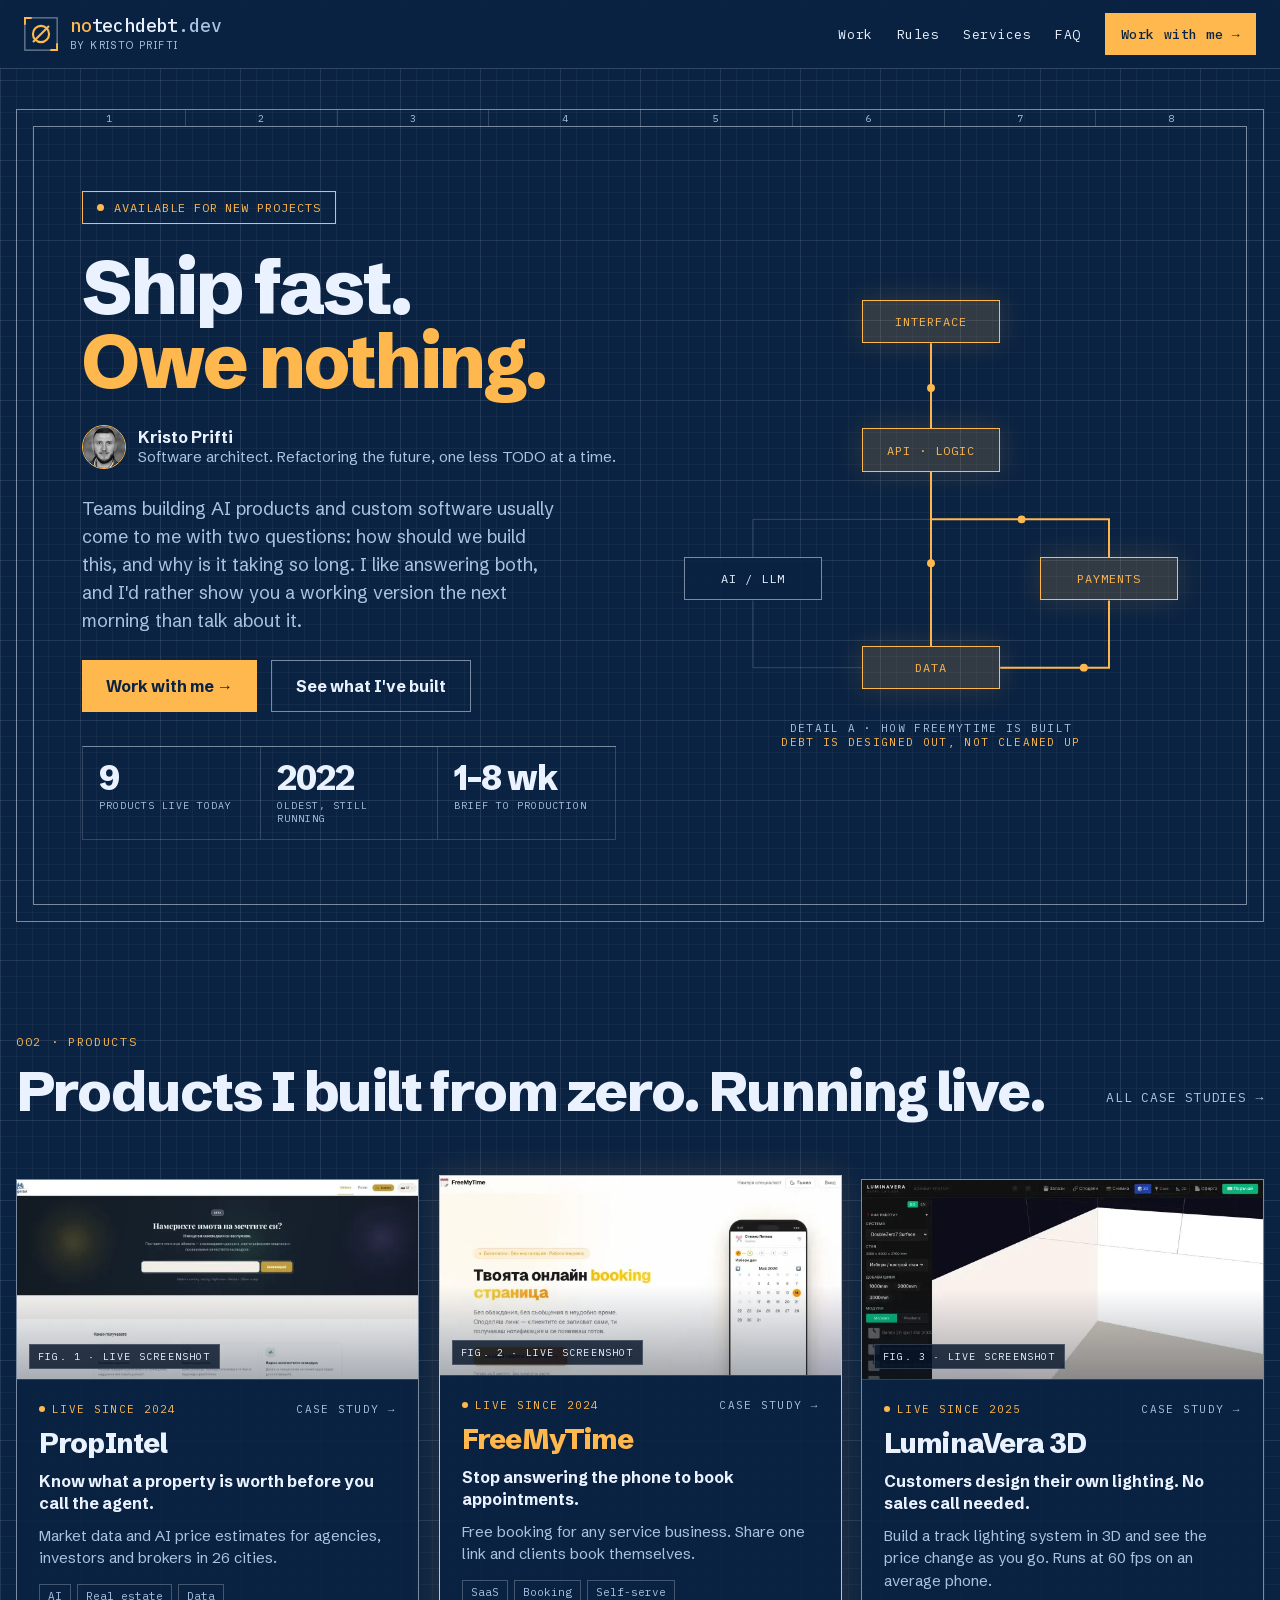
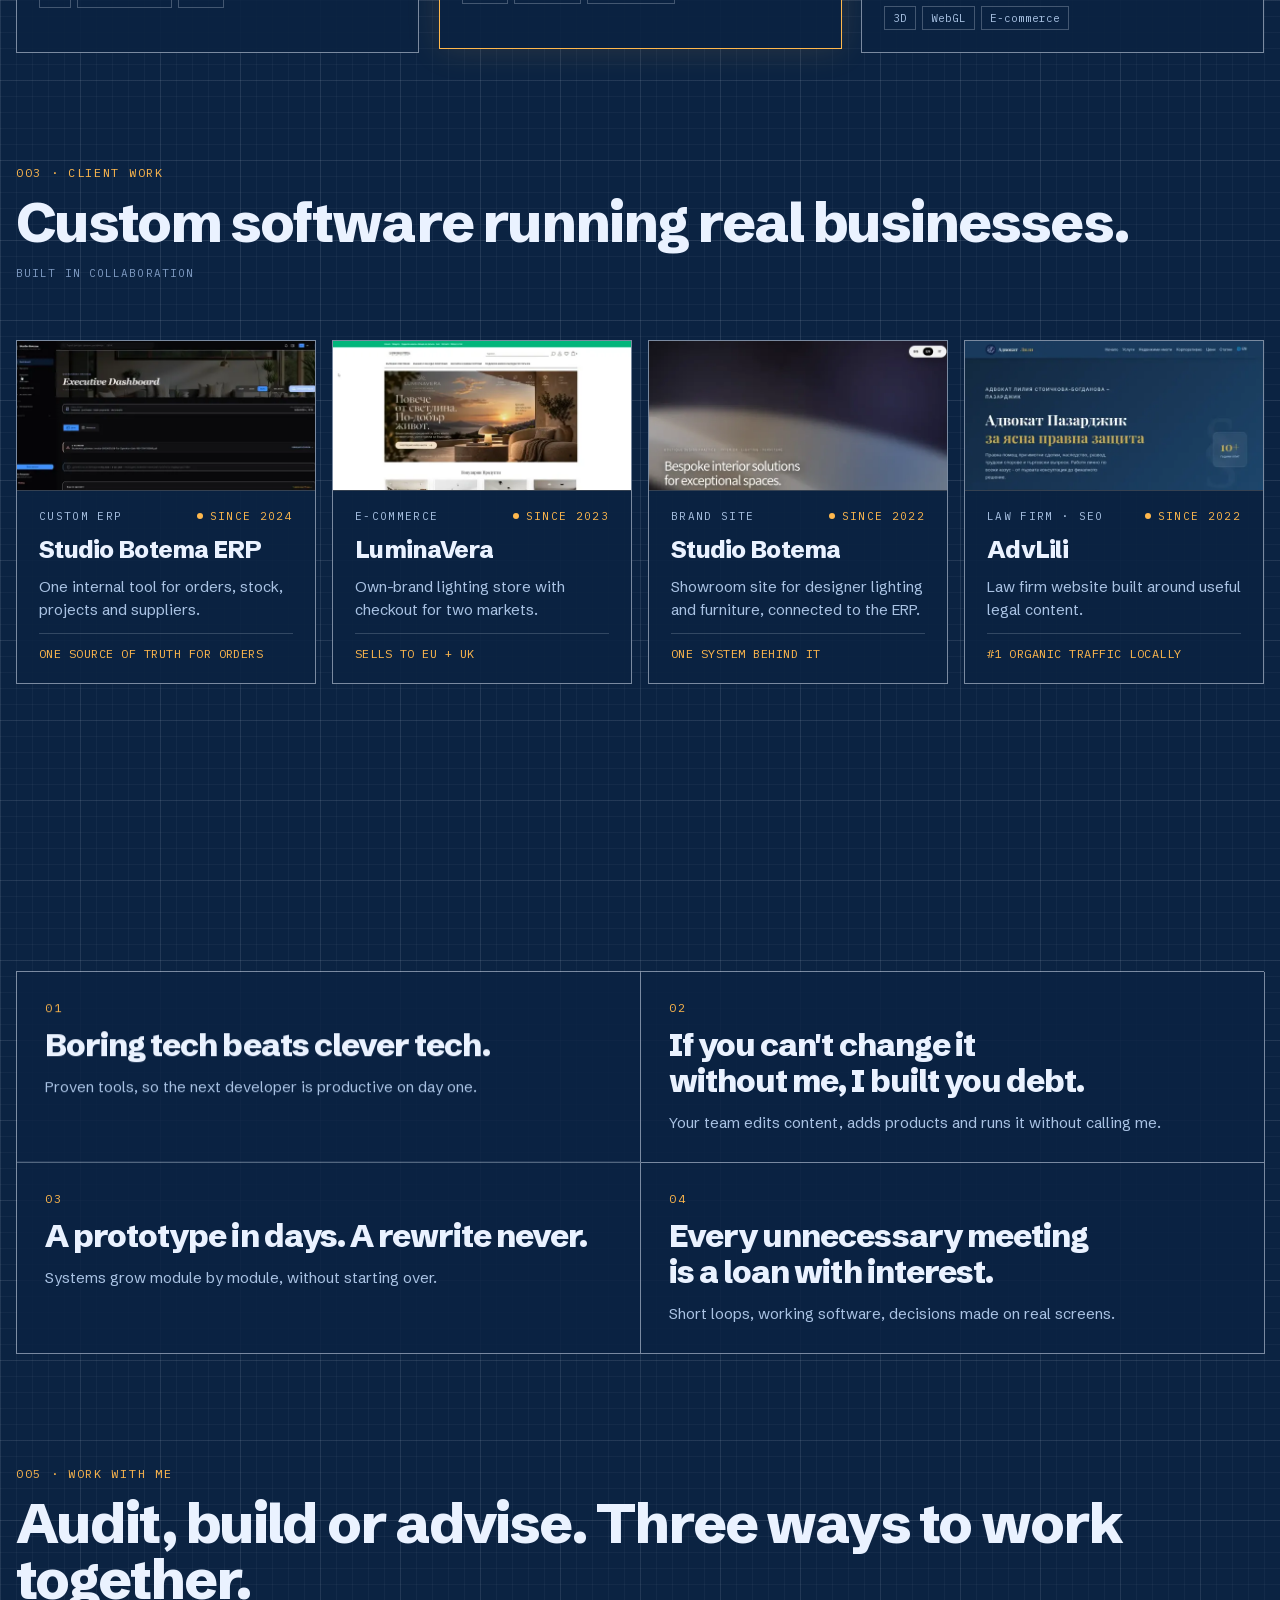
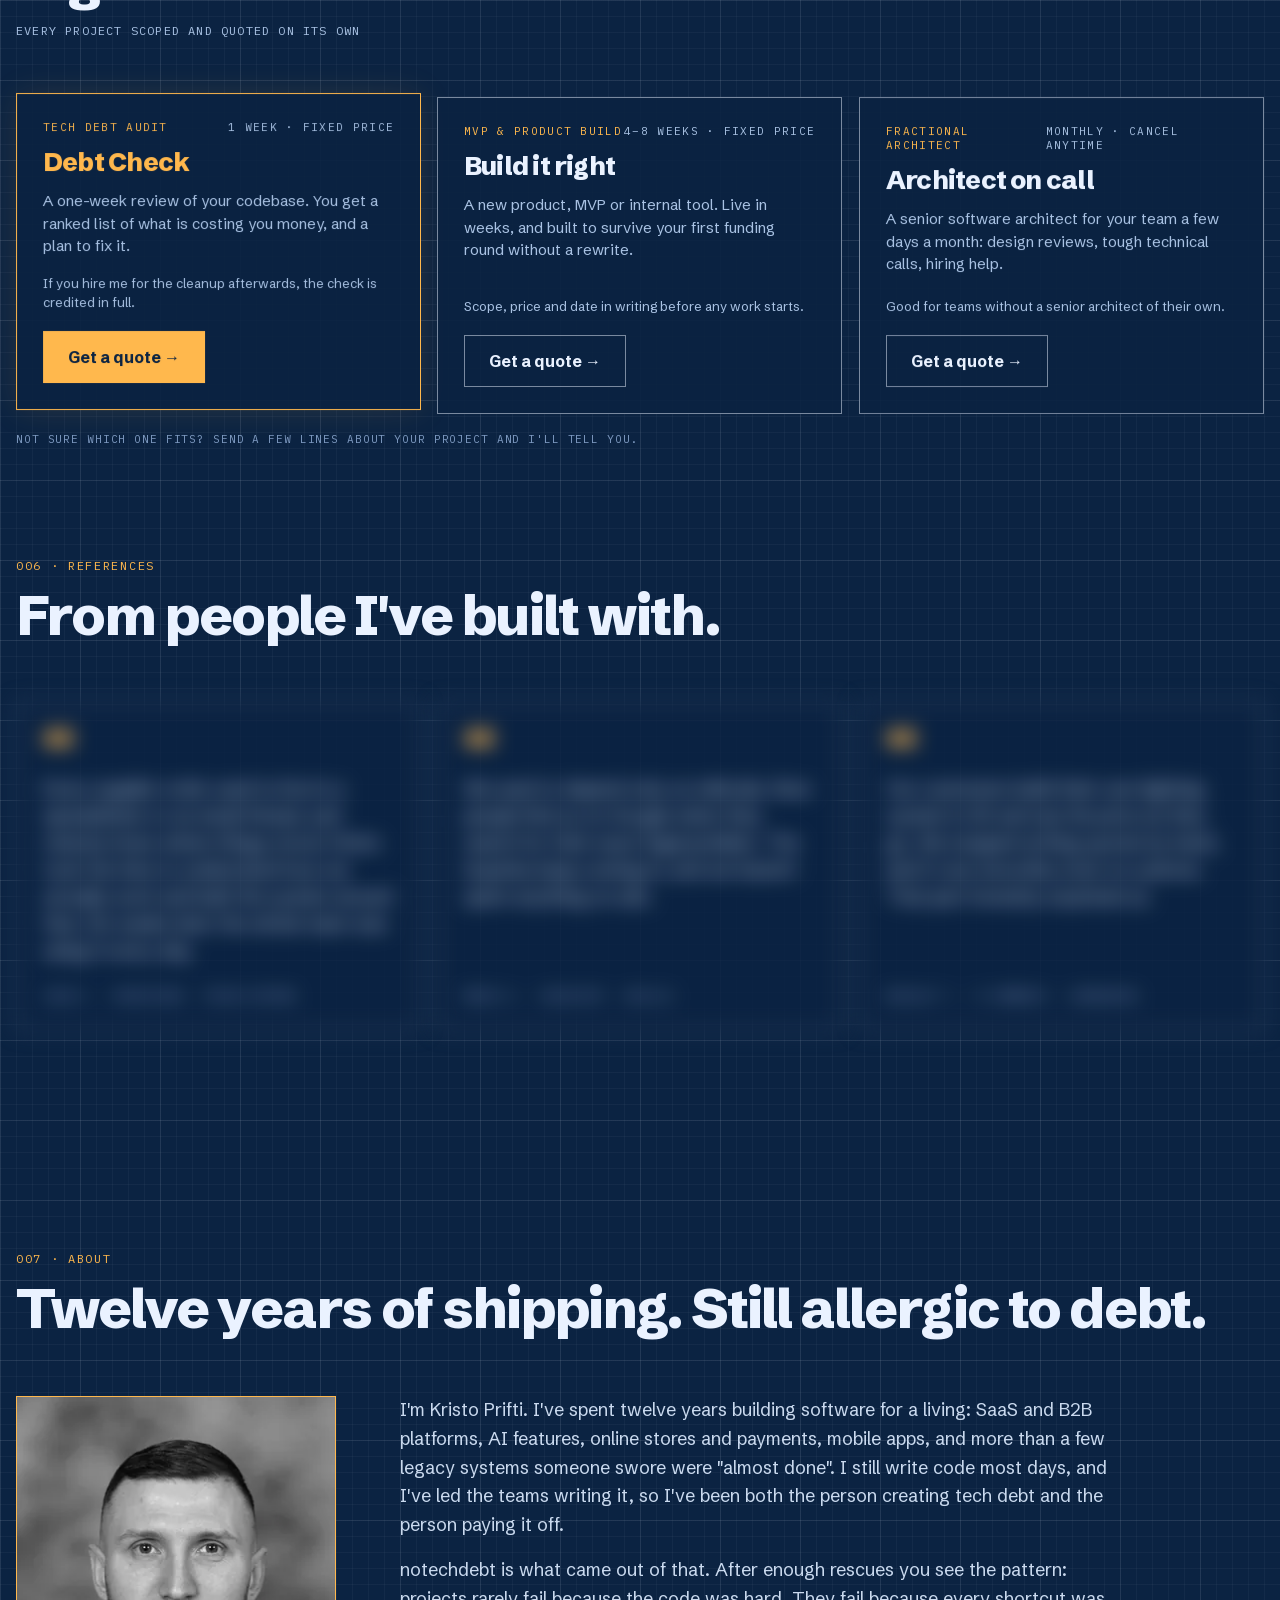
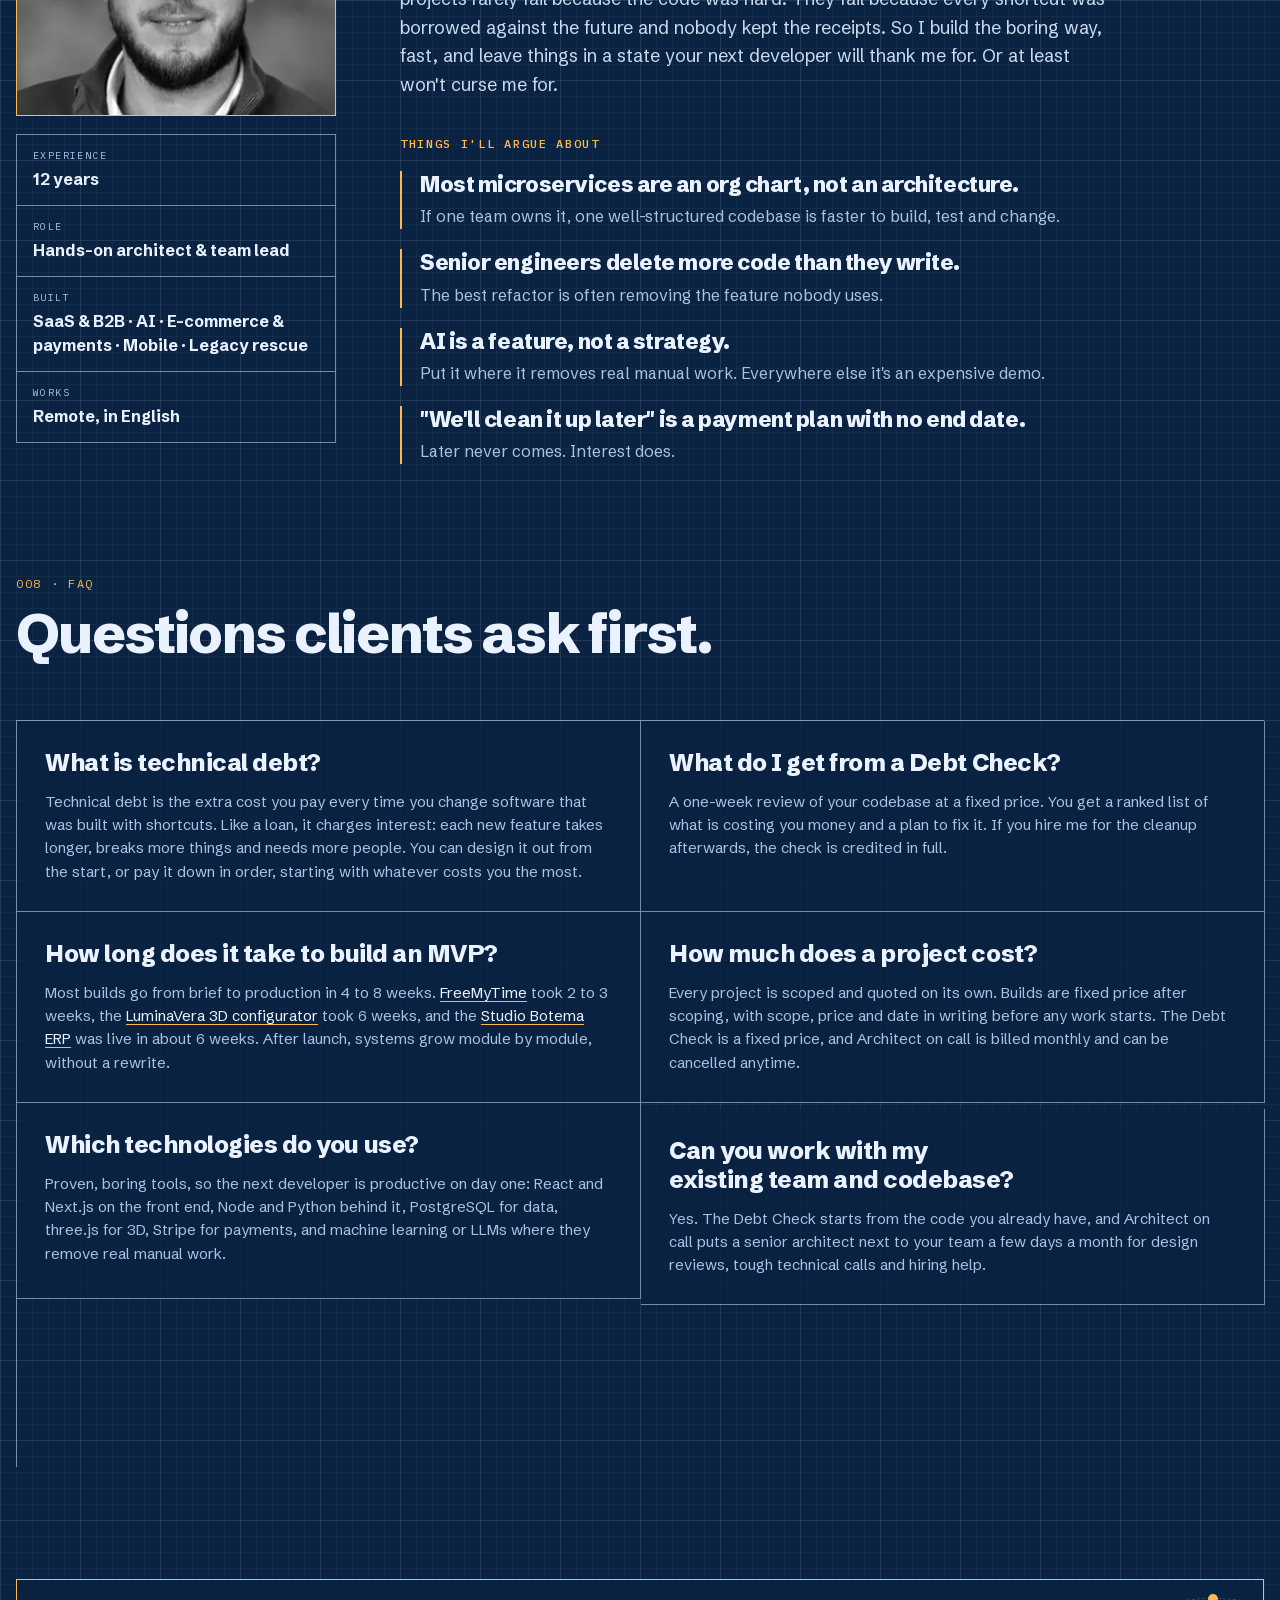
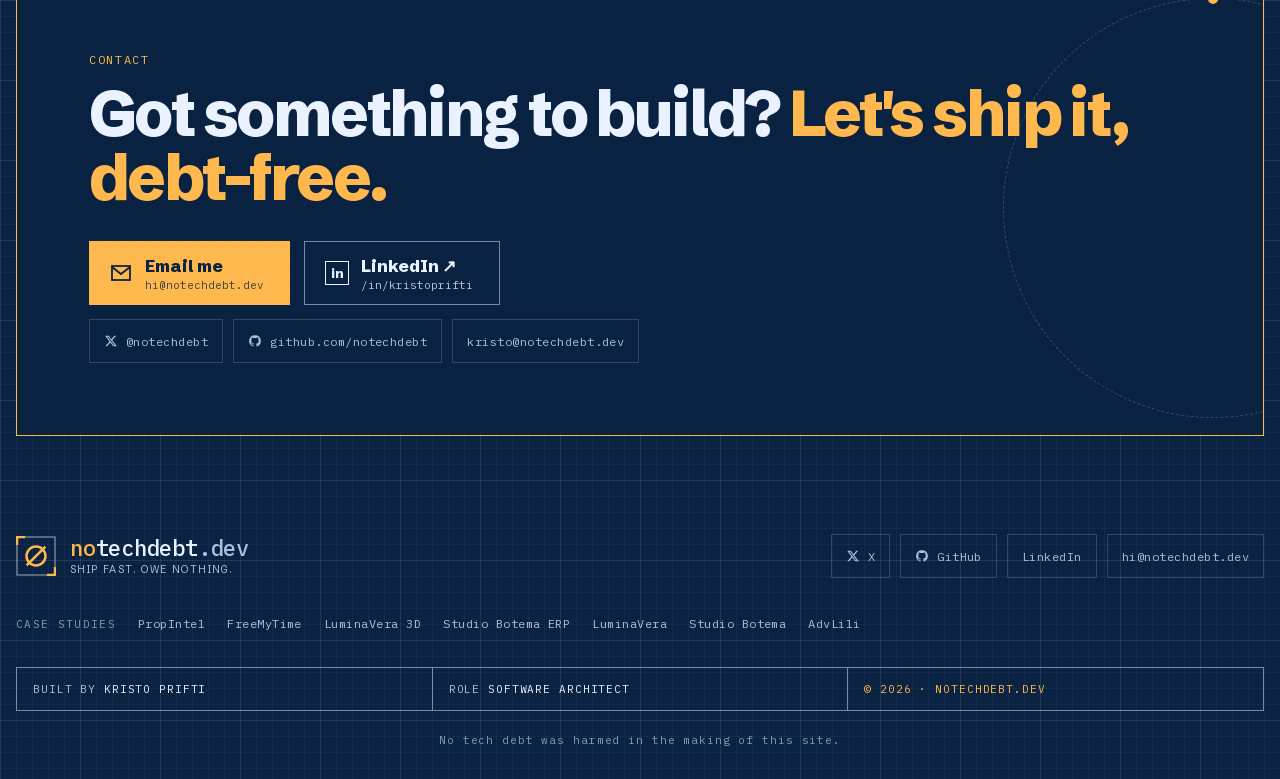
==== commit 76339d9a: "Square About photo cropped from the top of the original Co-Authored-By: Claude Opus 5.5 <noreply@ant" ====
--- a/index.html
+++ b/index.html
@@ -360,7 +360,7 @@
       <div class="rule" data-sr="line"></div>
       <div class="about">
         <div class="about-side" data-sr="up">
-          <img src="/img/kristo-prifti-portrait-320.webp" srcset="/img/kristo-prifti-portrait-320.webp 320w, /img/kristo-prifti-portrait.webp 640w" sizes="(max-width: 760px) 110px, 320px" width="640" height="800" alt="Portrait of Kristo Prifti, software architect" loading="lazy" decoding="async">
+          <img src="/img/kristo-prifti-about-320.webp" srcset="/img/kristo-prifti-about-320.webp 320w, /img/kristo-prifti-about.webp 640w" sizes="(max-width: 760px) 110px, 320px" width="640" height="640" alt="Portrait of Kristo Prifti, software architect" loading="lazy" decoding="async">
           <dl class="about-spec">
             <div><dt>EXPERIENCE</dt><dd>12 years</dd></div>
             <div><dt>ROLE</dt><dd>Hands-on architect &amp; team lead</dd></div>
--- a/assets/site.css
+++ b/assets/site.css
@@ -202,7 +202,7 @@
 .rulecard .rsub a:hover,.about-text a:hover{color:var(--acc)}
 .about{display:grid;grid-template-columns:minmax(240px,320px) minmax(0,1fr);gap:clamp(32px,5vw,72px);align-items:start}
 .about-side{display:flex;flex-direction:column;gap:18px}
-.about-side img{display:block;width:100%;height:auto;aspect-ratio:4/5;object-fit:cover;border:1.5px solid var(--acc)}
+.about-side img{display:block;width:100%;height:auto;aspect-ratio:1;object-fit:cover;border:1.5px solid var(--acc)}
 .about-spec{margin:0;border-top:1.5px solid var(--line);border-left:1.5px solid var(--line)}
 .about-spec div{display:flex;flex-direction:column;gap:6px;padding:14px 16px;border-right:1.5px solid var(--line);border-bottom:1.5px solid var(--line)}
 .about-spec dt{font-family:var(--mono);font-size:10px;letter-spacing:.14em;color:var(--muted)}
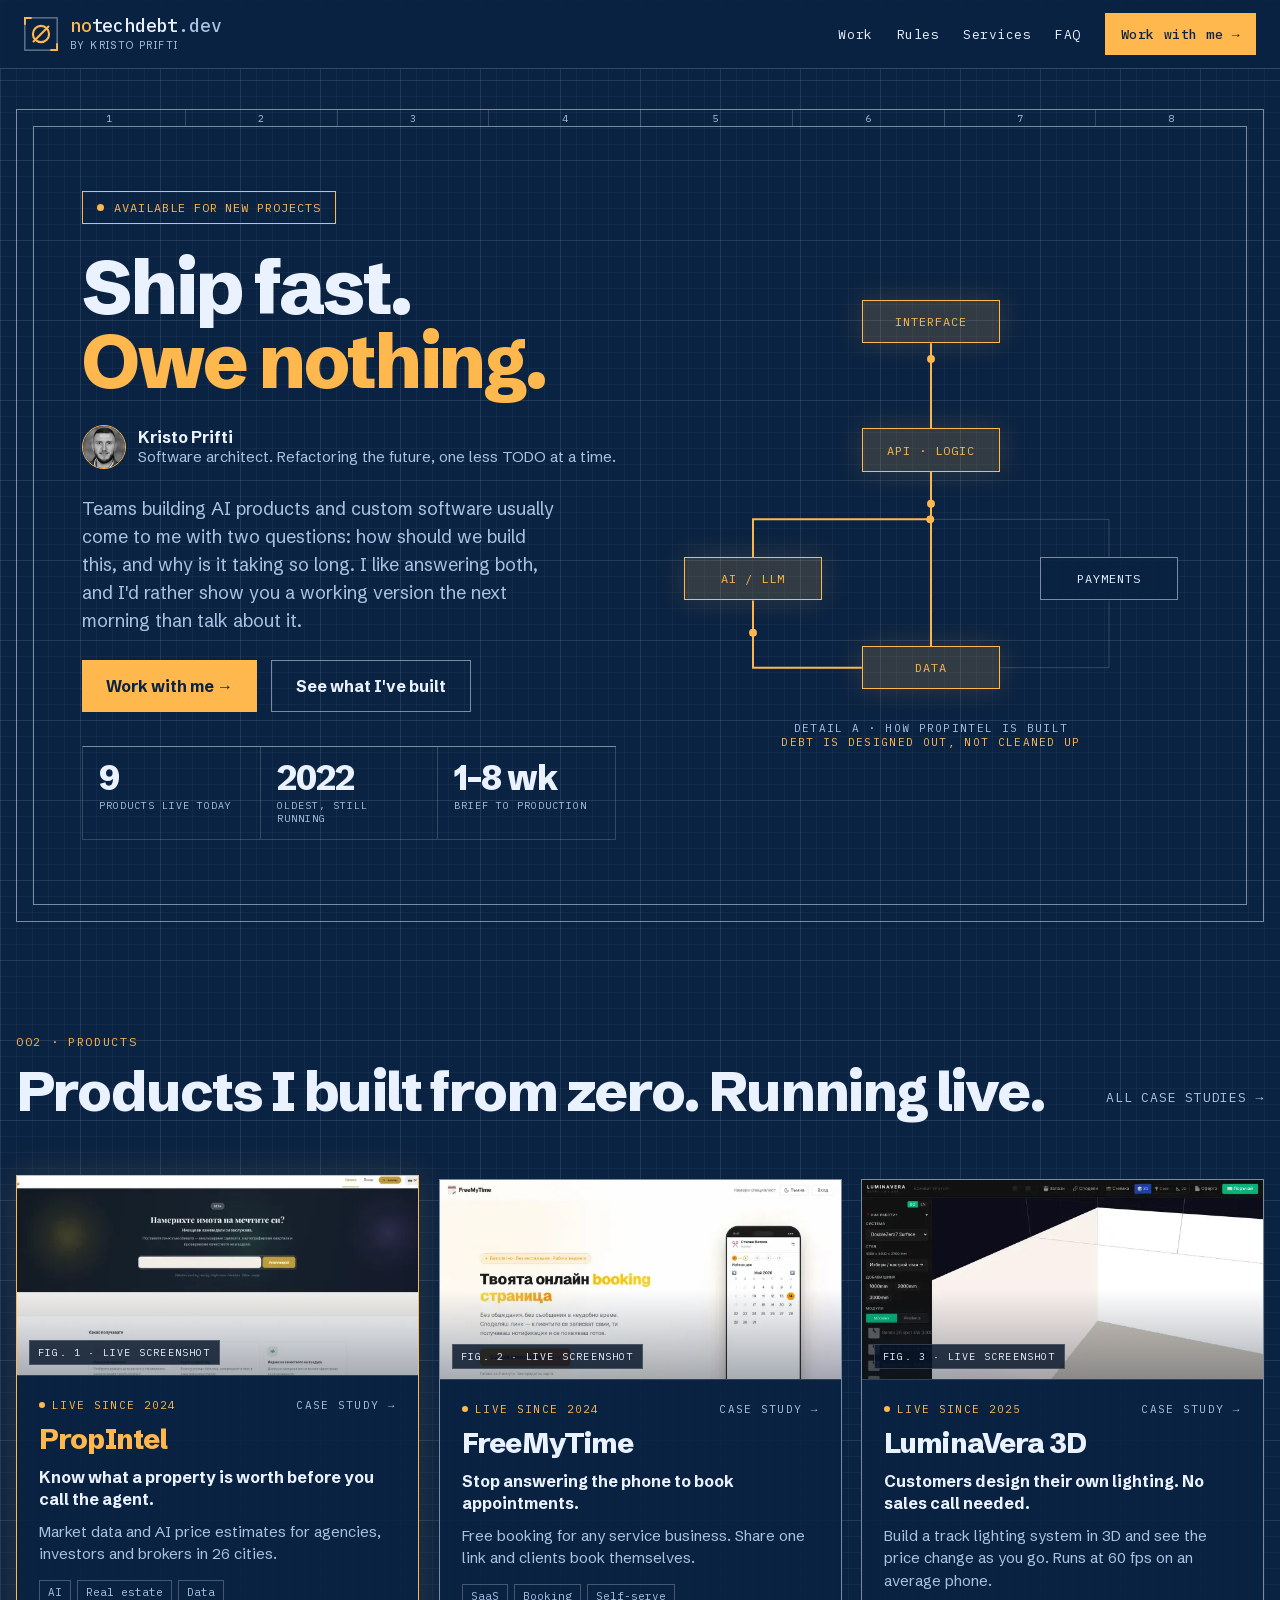
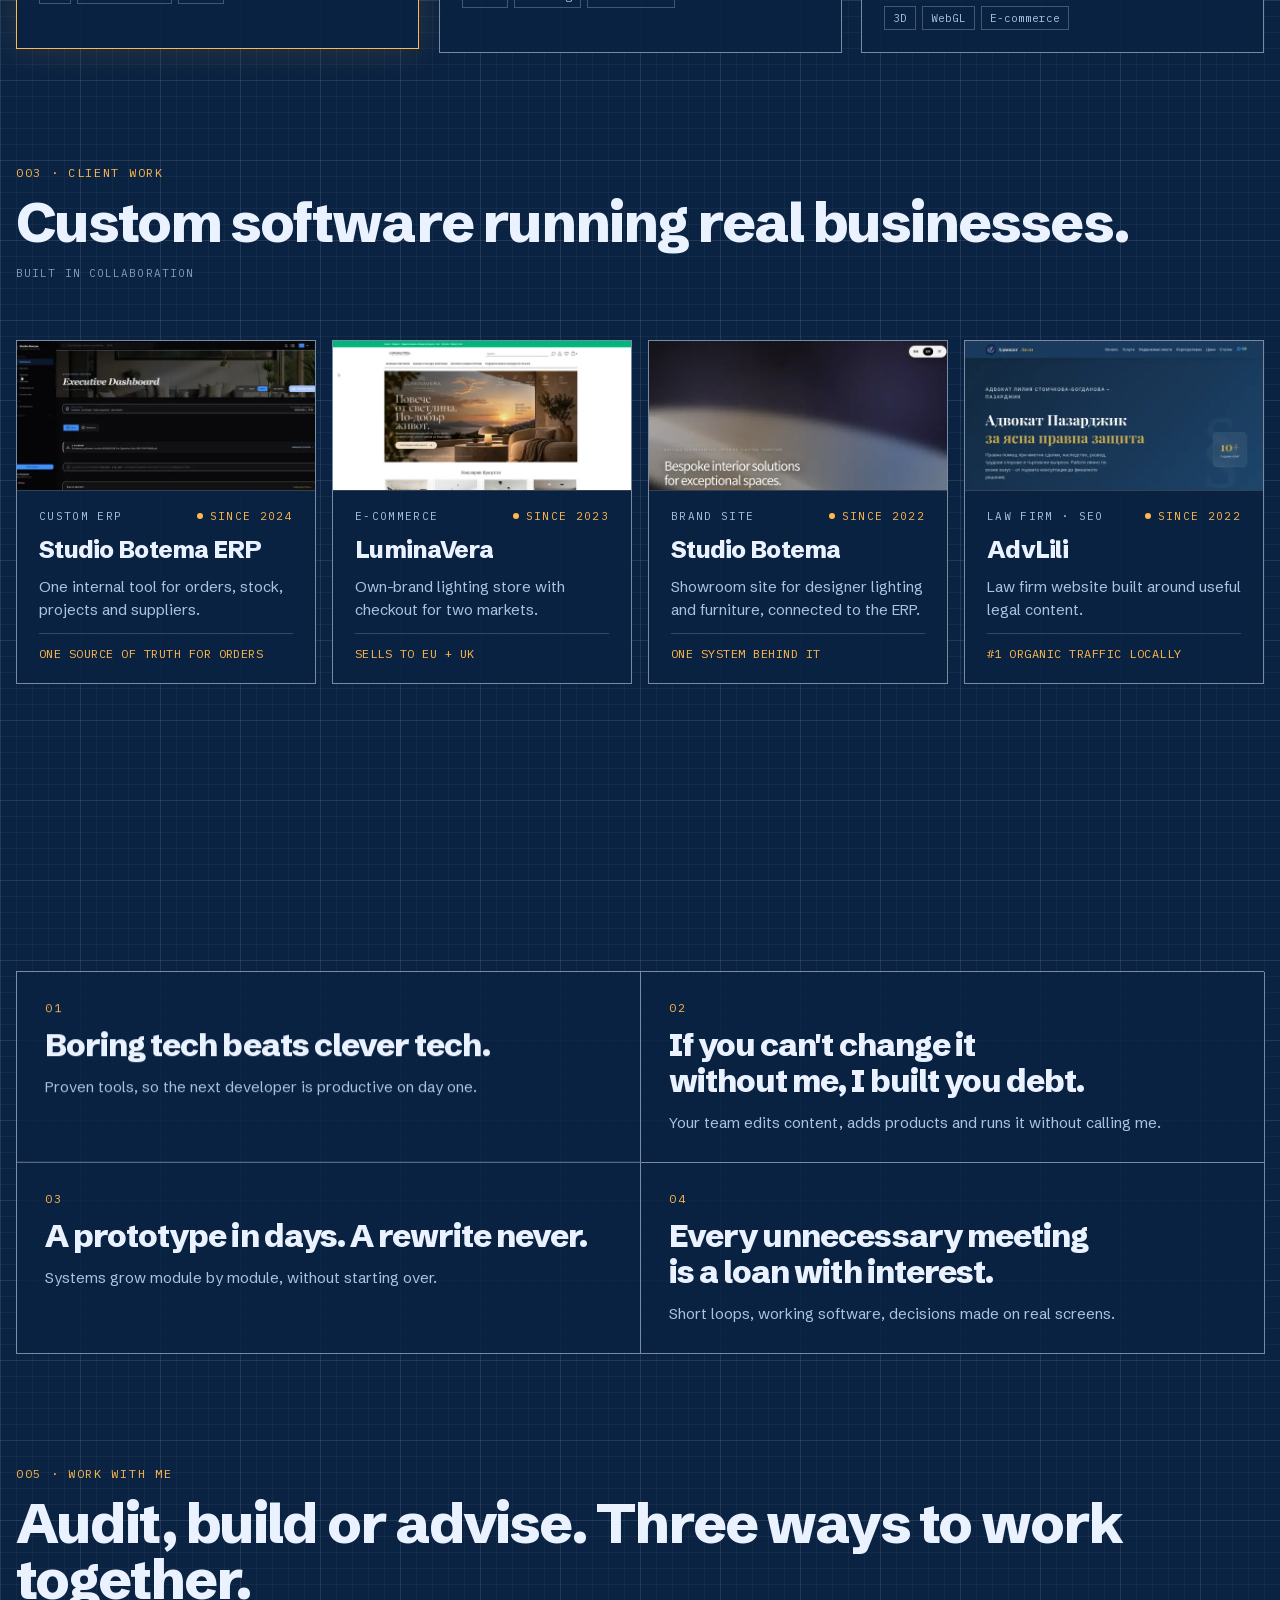
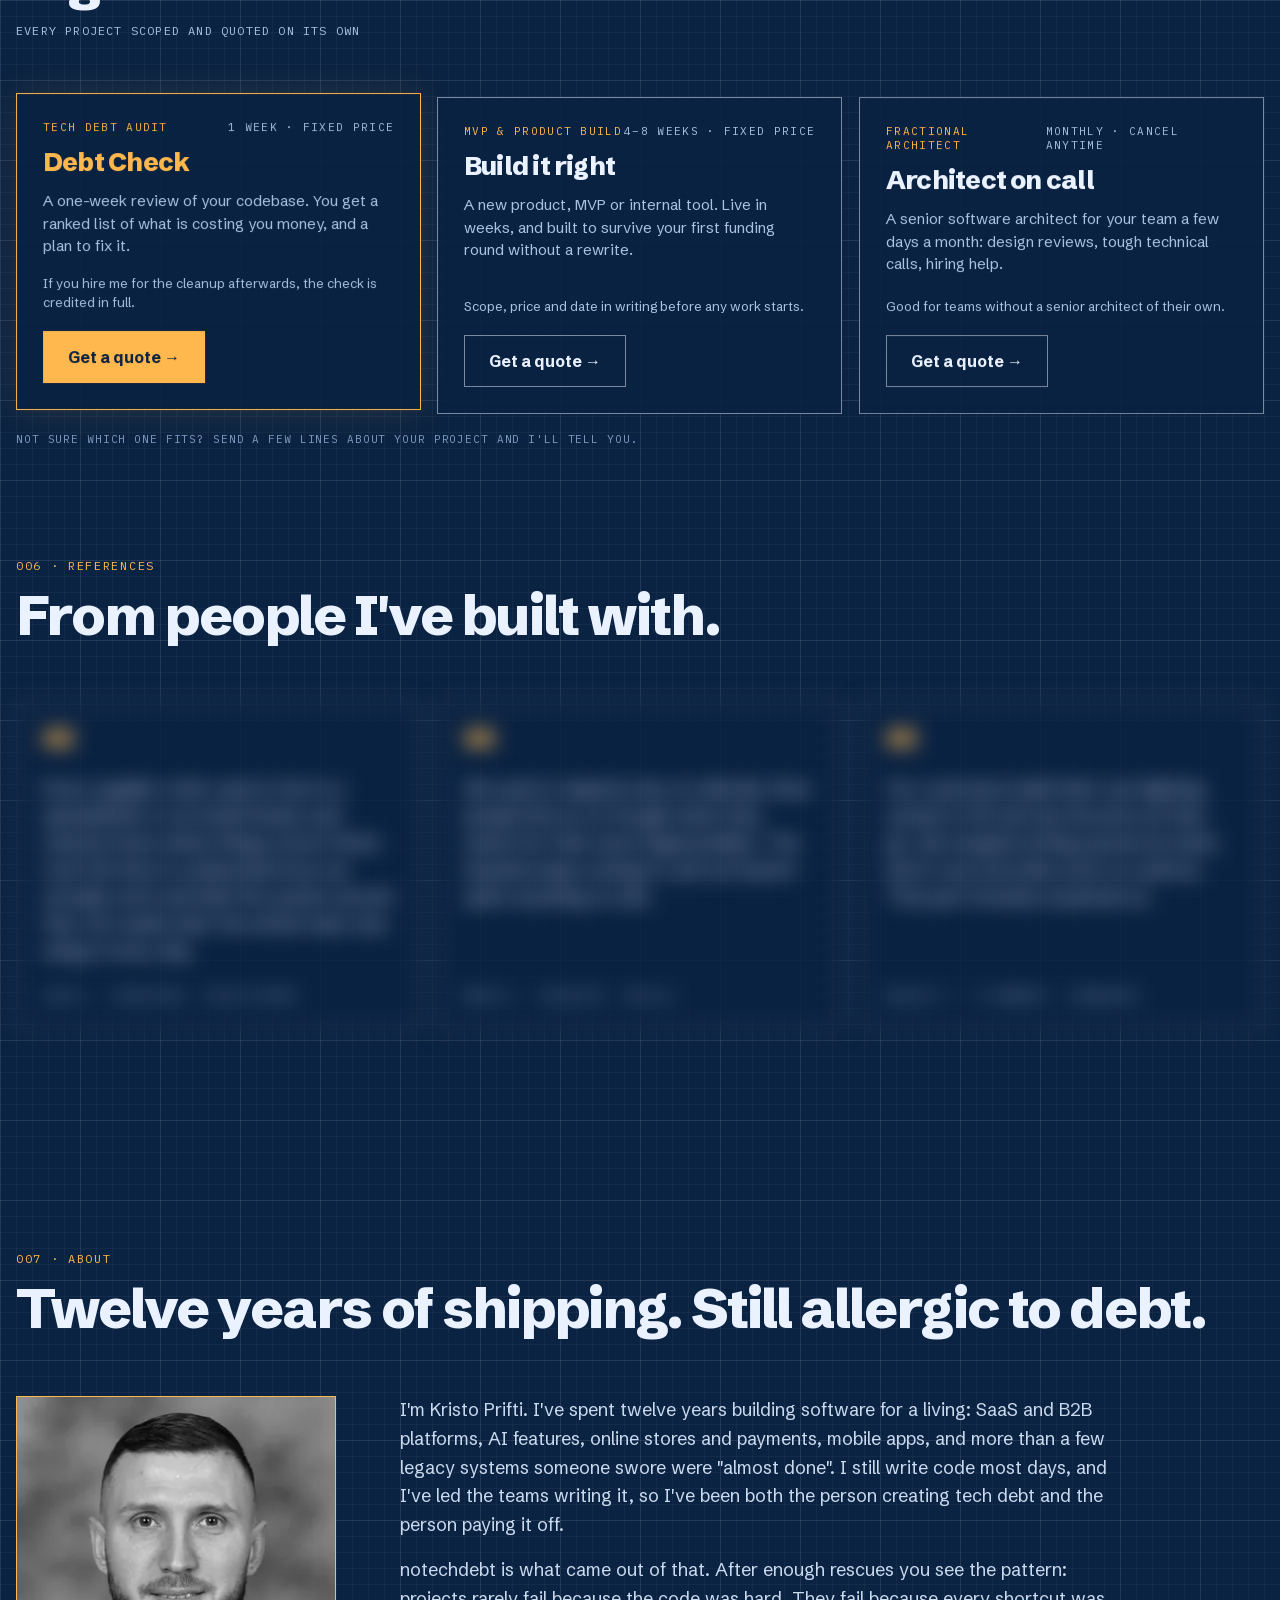
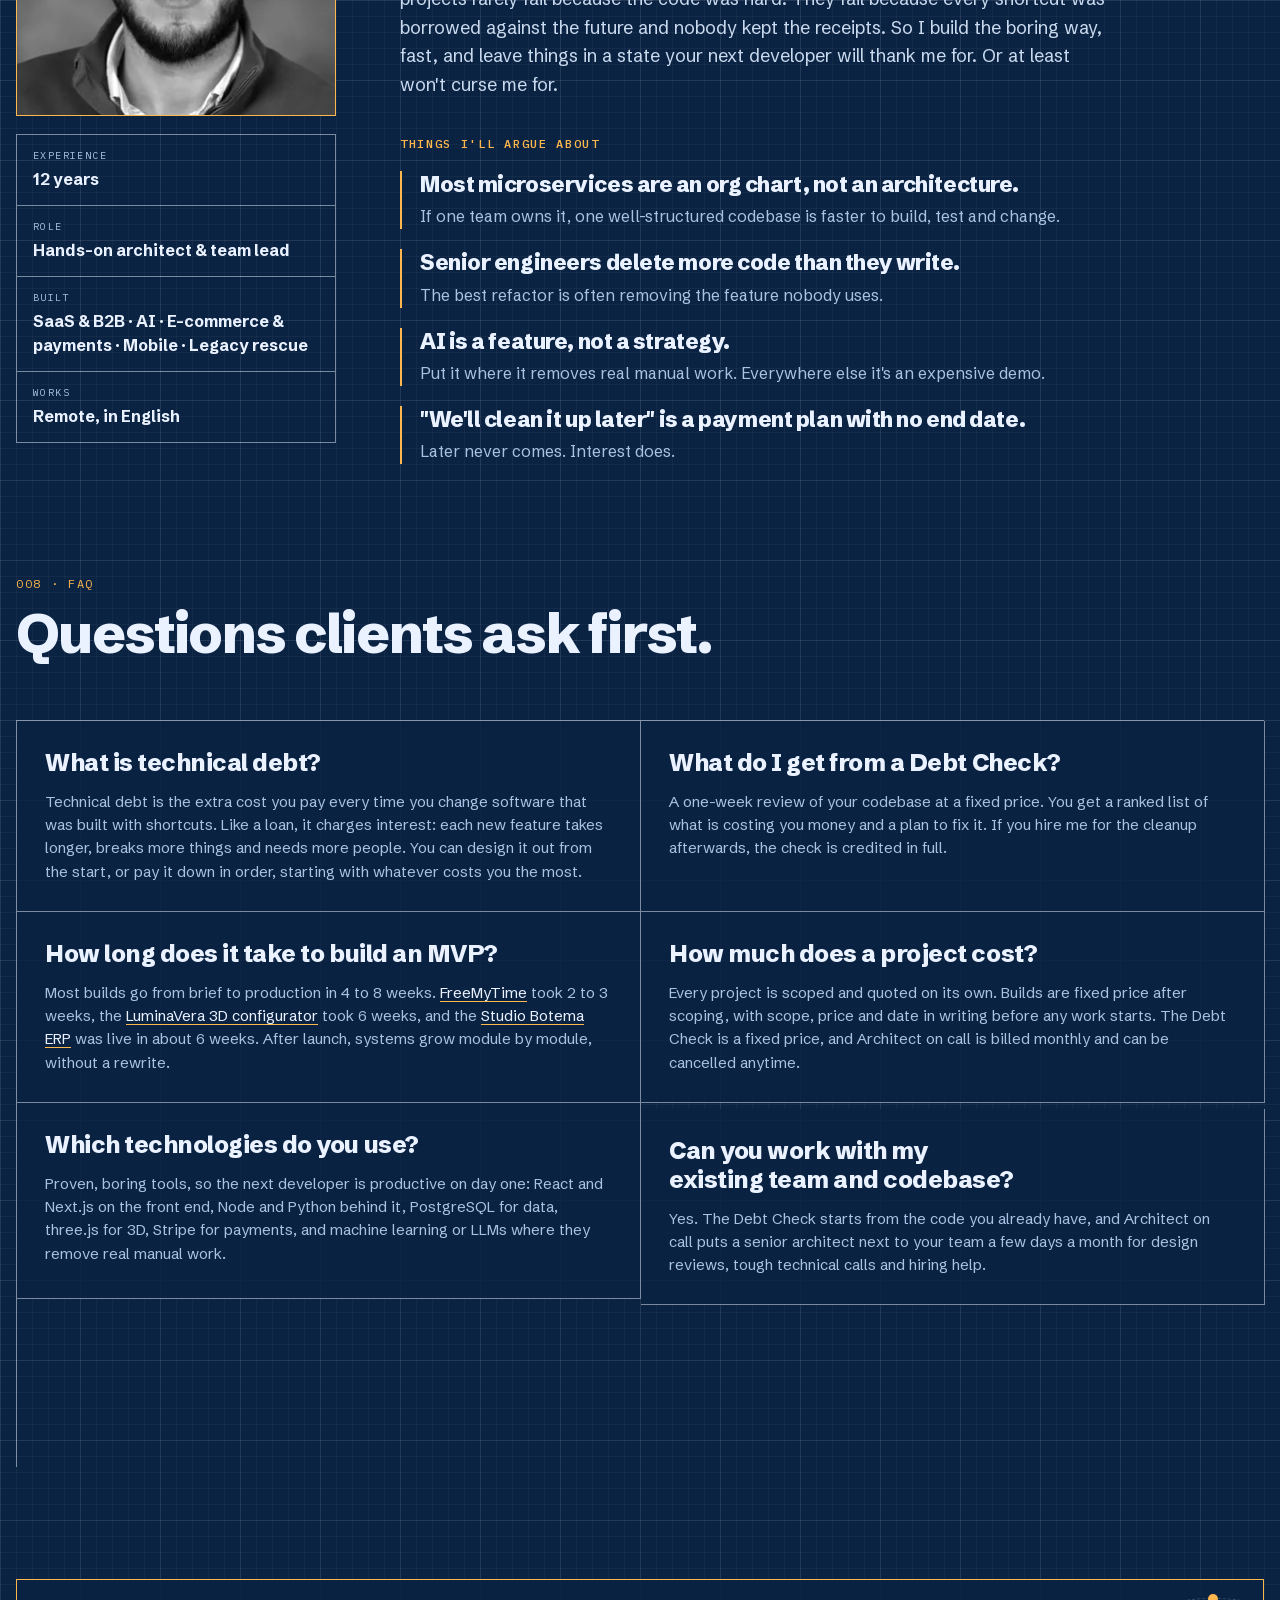
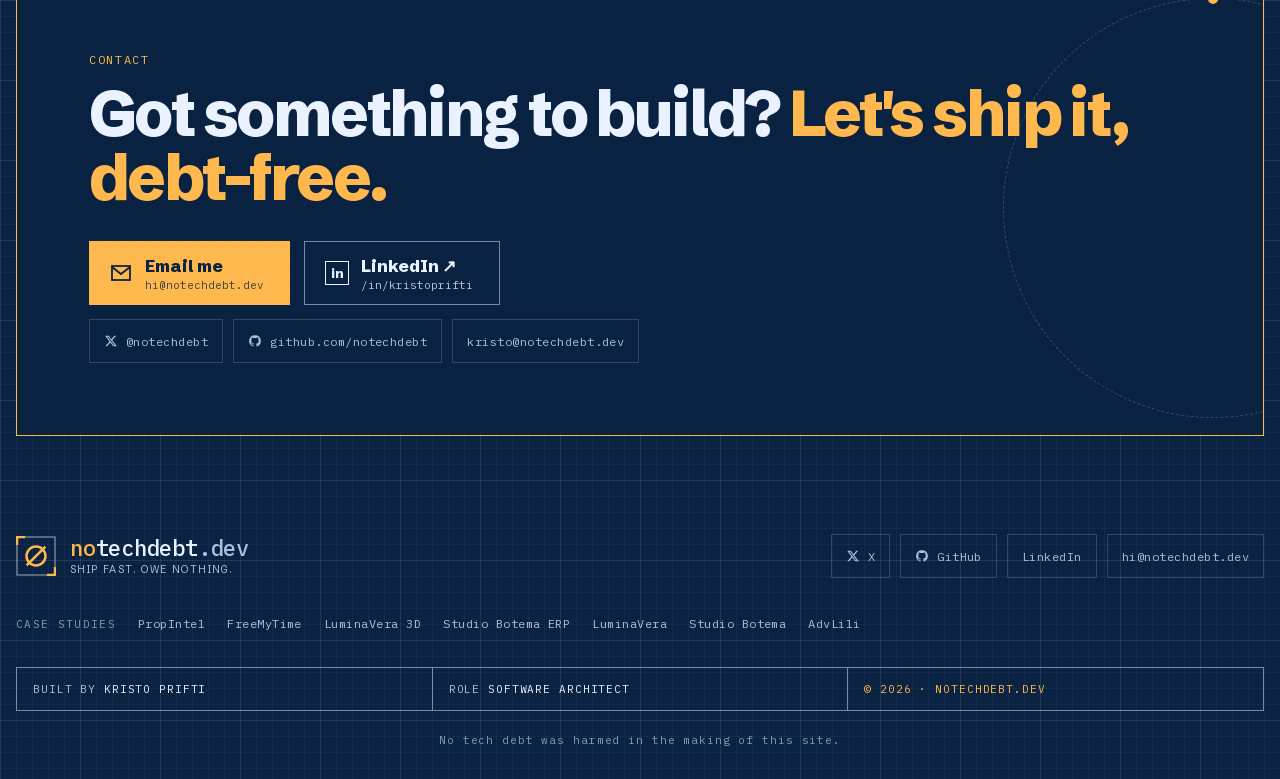
==== commit ebd7a438: "Crop the About photo lower for less headroom Co-Authored-By: Claude Opus 5.5 <noreply@anthropic.com>" ====
--- a/index.html
+++ b/index.html
@@ -360,7 +360,7 @@
       <div class="rule" data-sr="line"></div>
       <div class="about">
         <div class="about-side" data-sr="up">
-          <img src="/img/kristo-prifti-about-320.webp" srcset="/img/kristo-prifti-about-320.webp 320w, /img/kristo-prifti-about.webp 640w" sizes="(max-width: 760px) 110px, 320px" width="640" height="640" alt="Portrait of Kristo Prifti, software architect" loading="lazy" decoding="async">
+          <img src="/img/kristo-prifti-headshot-320.webp" srcset="/img/kristo-prifti-headshot-320.webp 320w, /img/kristo-prifti-headshot.webp 640w" sizes="(max-width: 760px) 110px, 320px" width="640" height="640" alt="Portrait of Kristo Prifti, software architect" loading="lazy" decoding="async">
           <dl class="about-spec">
             <div><dt>EXPERIENCE</dt><dd>12 years</dd></div>
             <div><dt>ROLE</dt><dd>Hands-on architect &amp; team lead</dd></div>
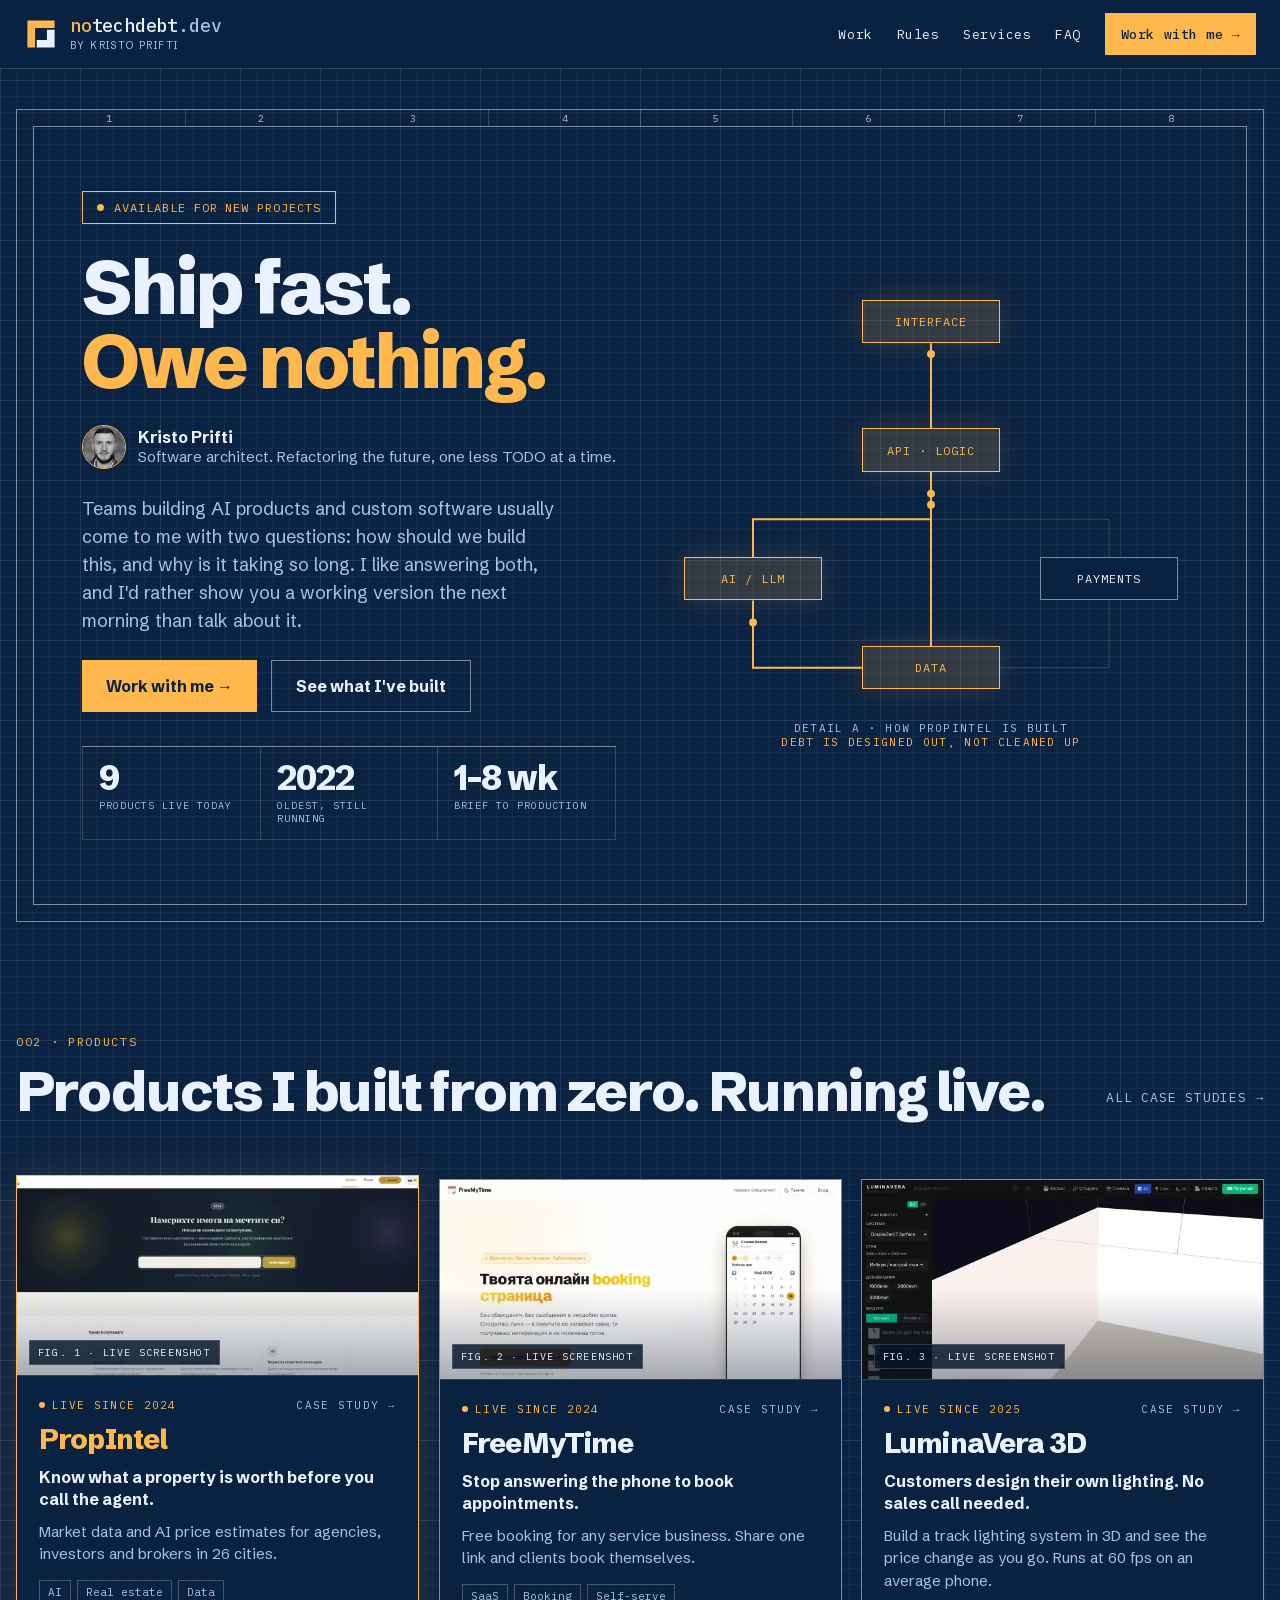
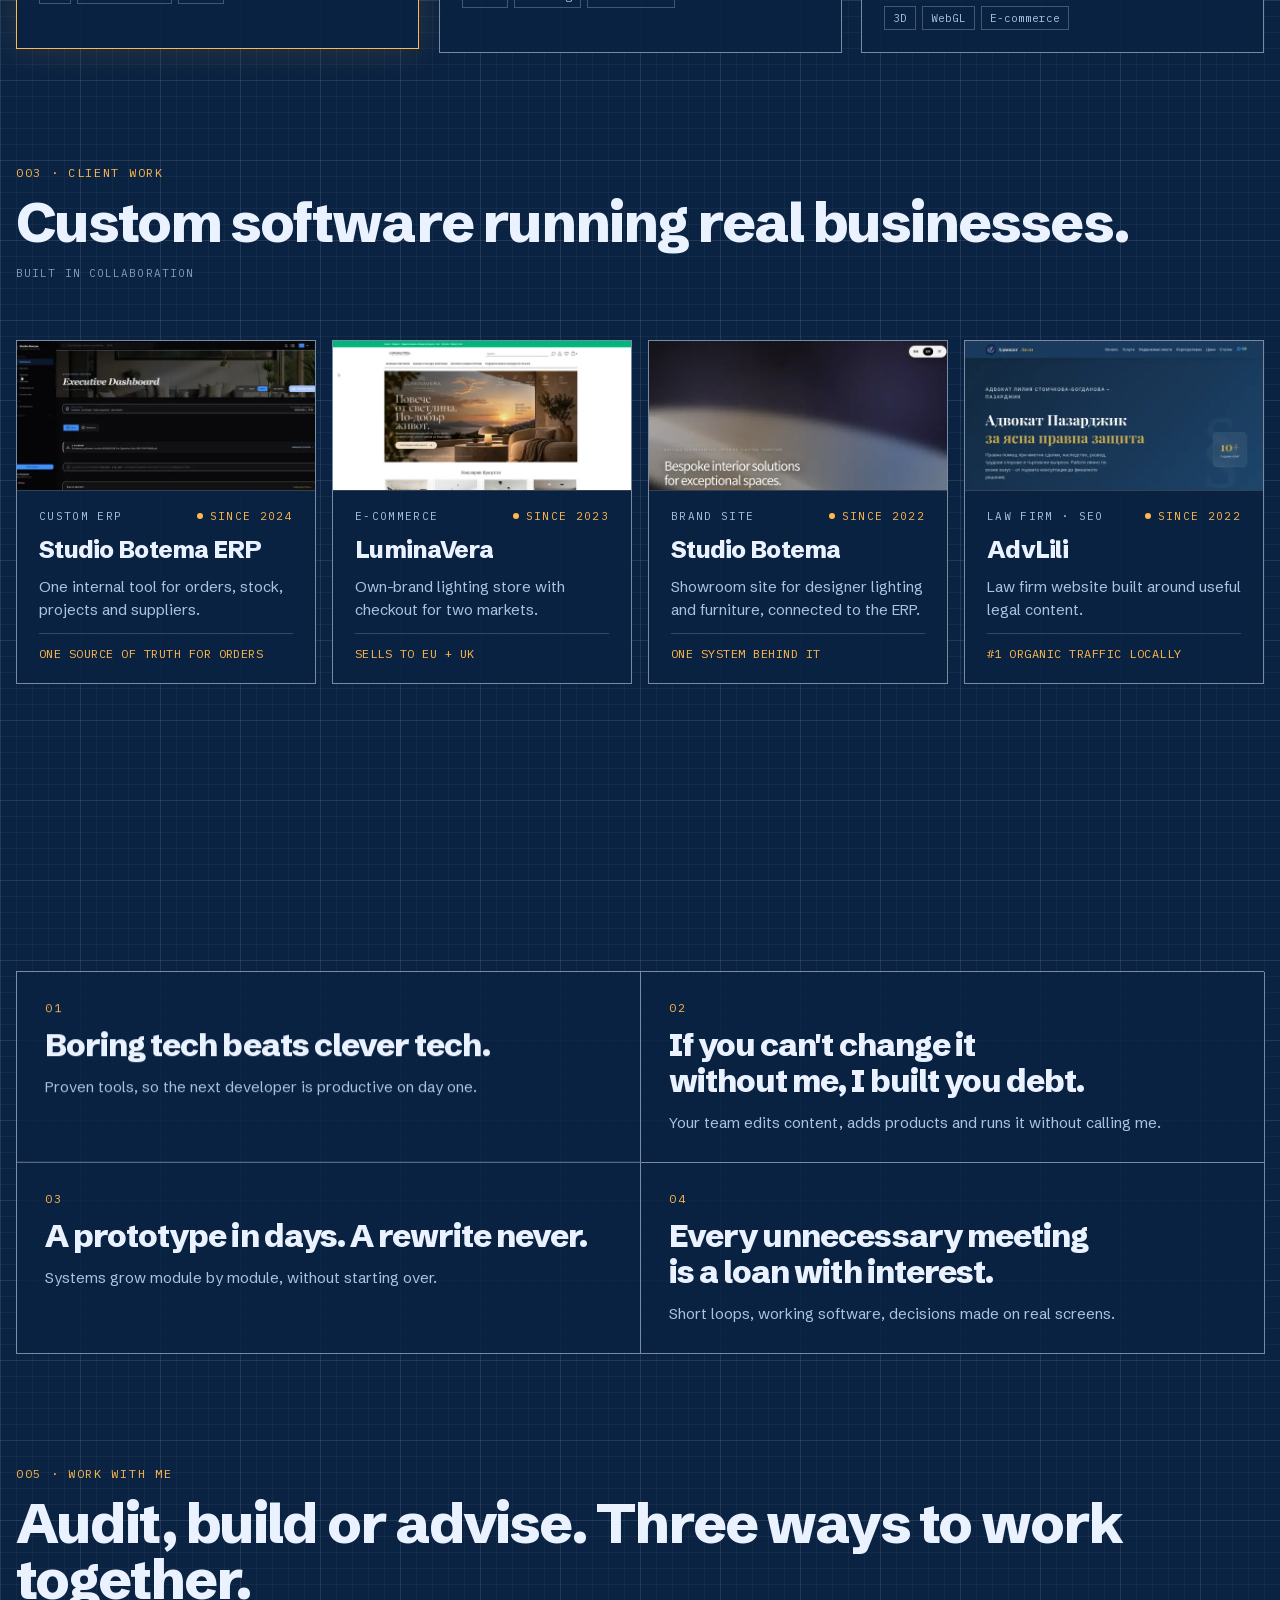
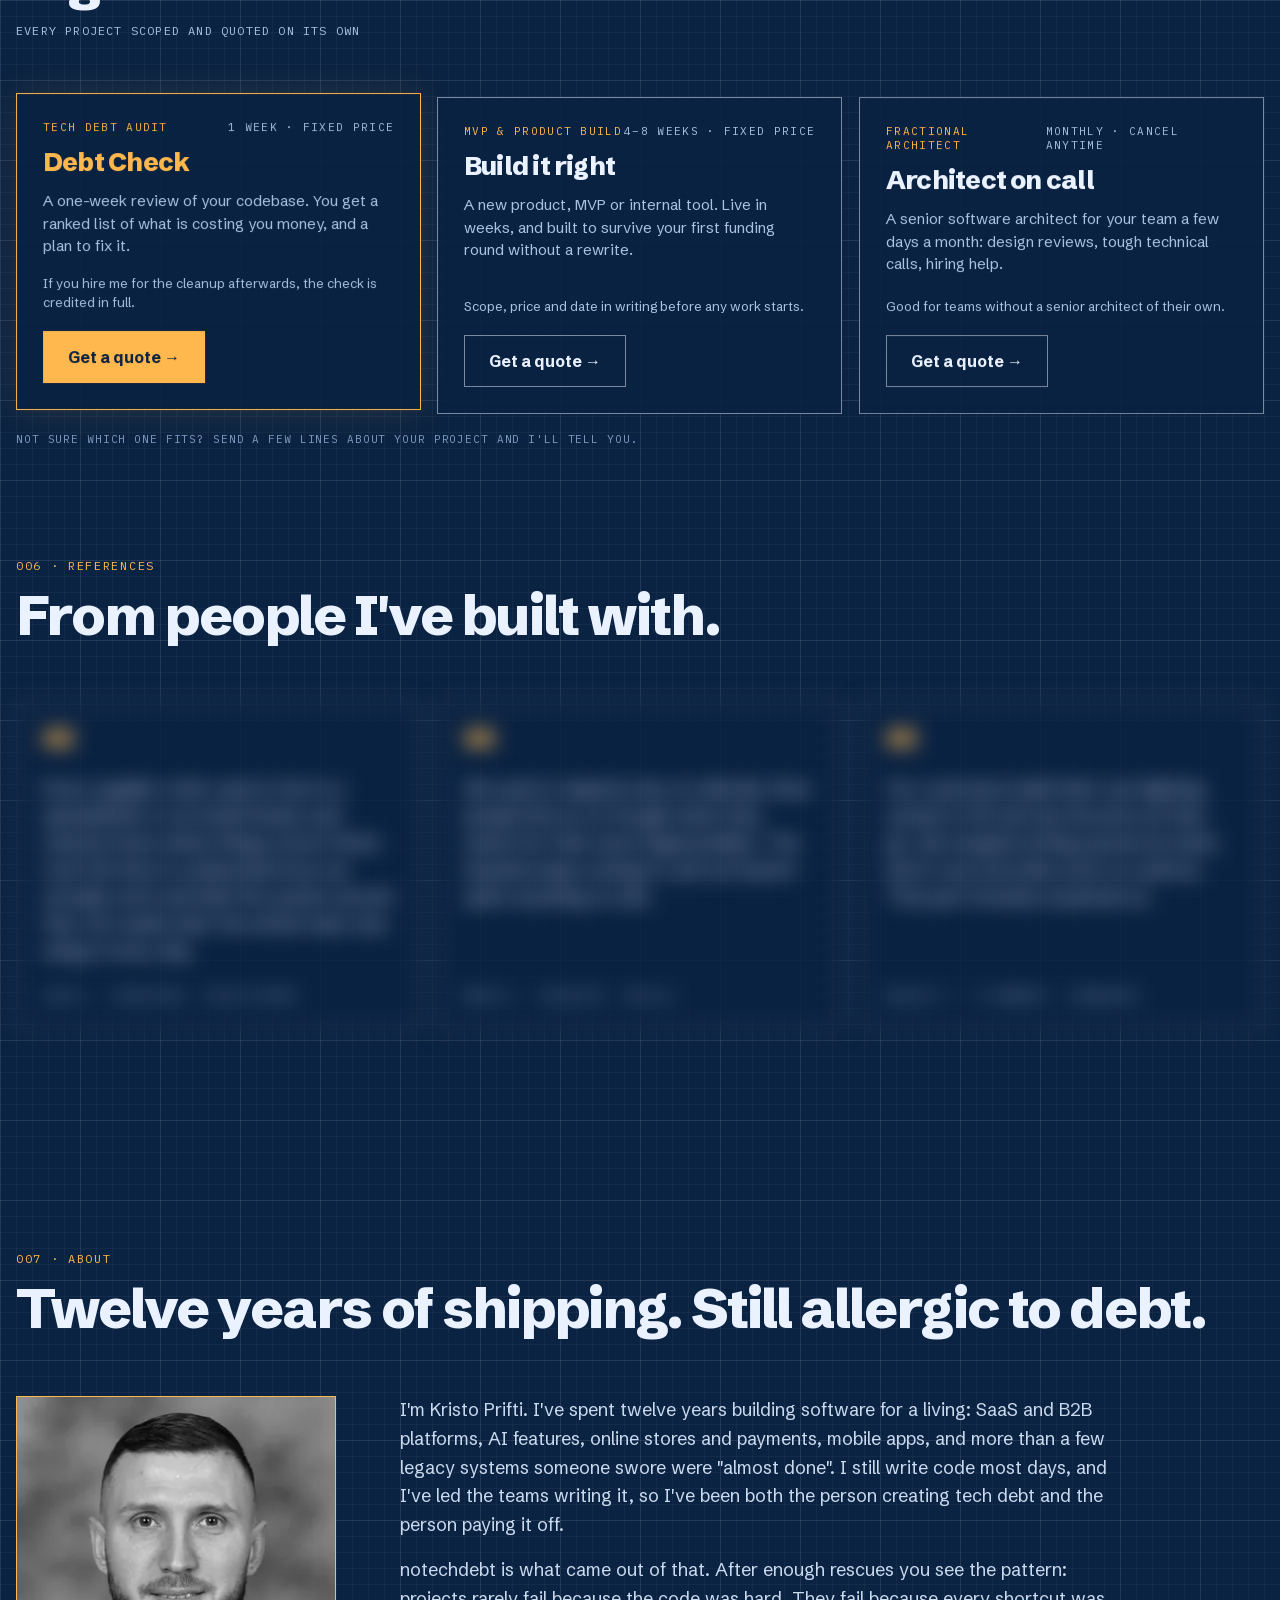
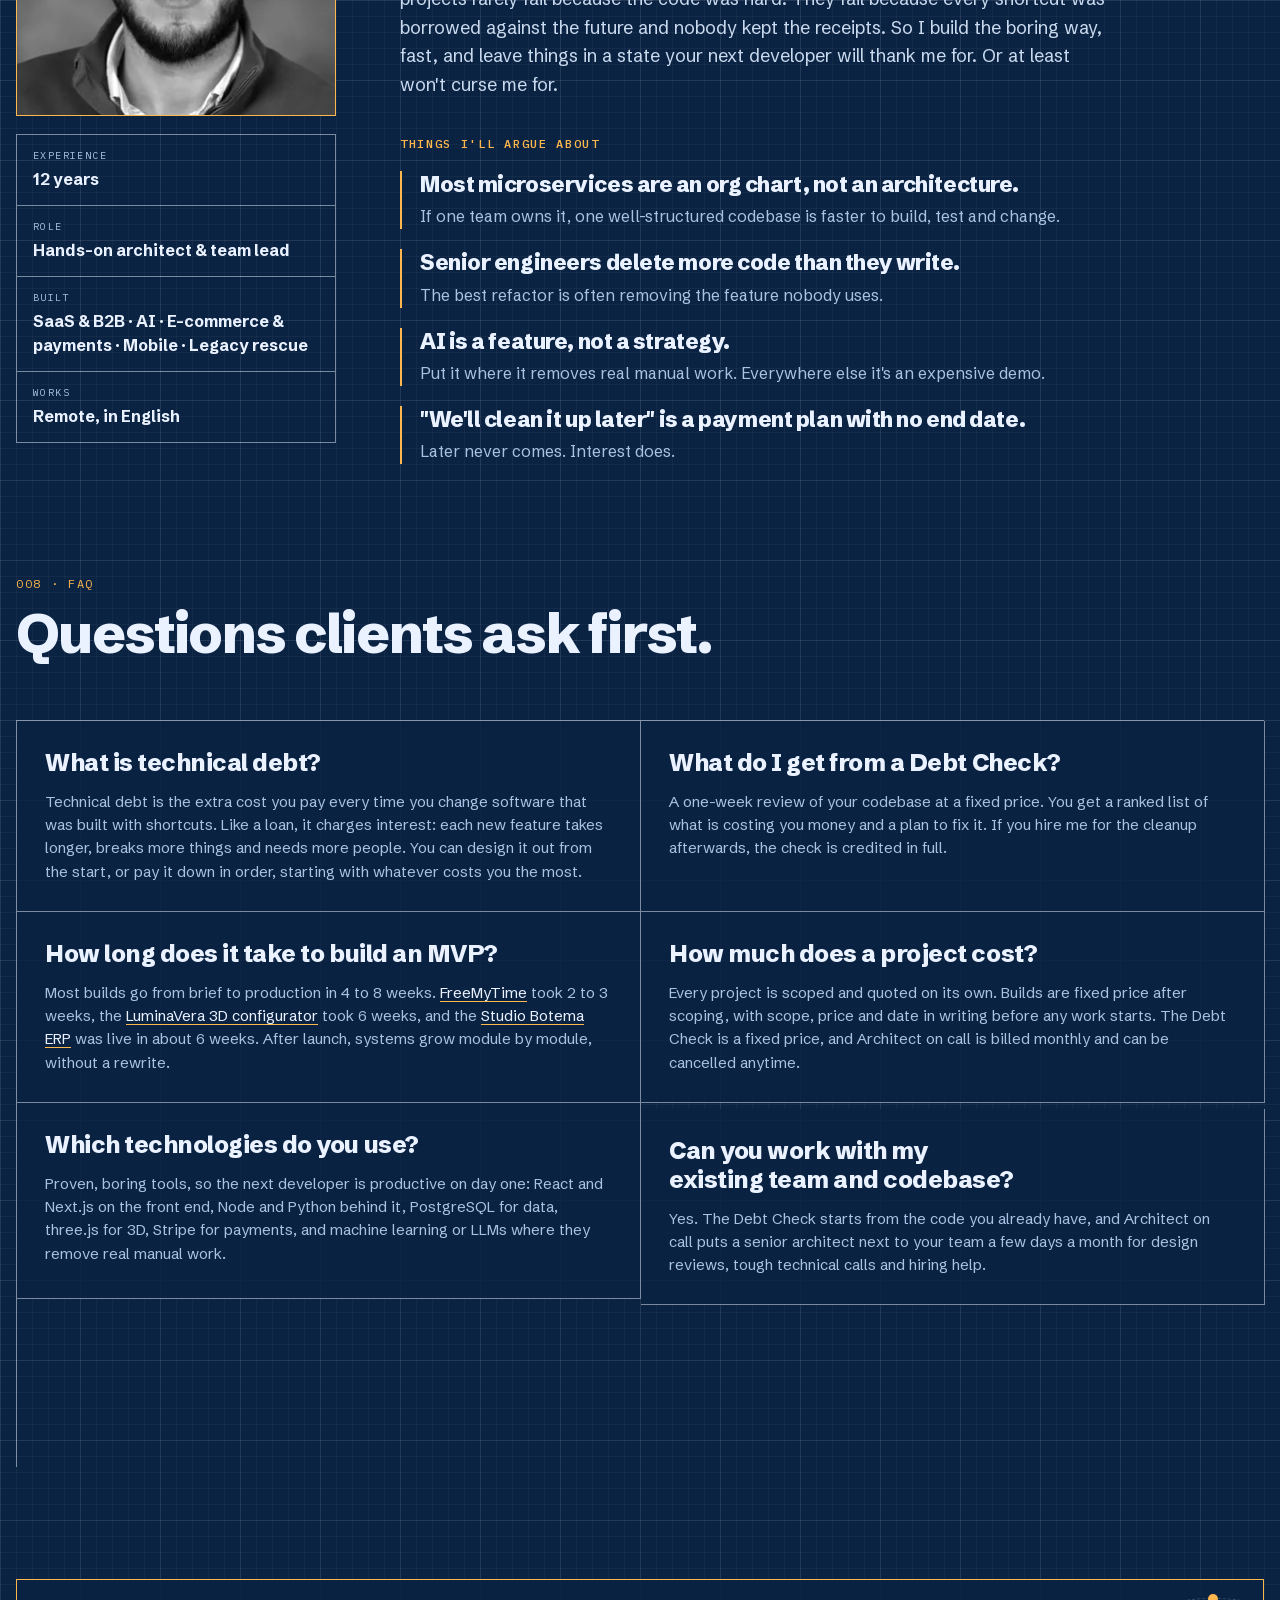
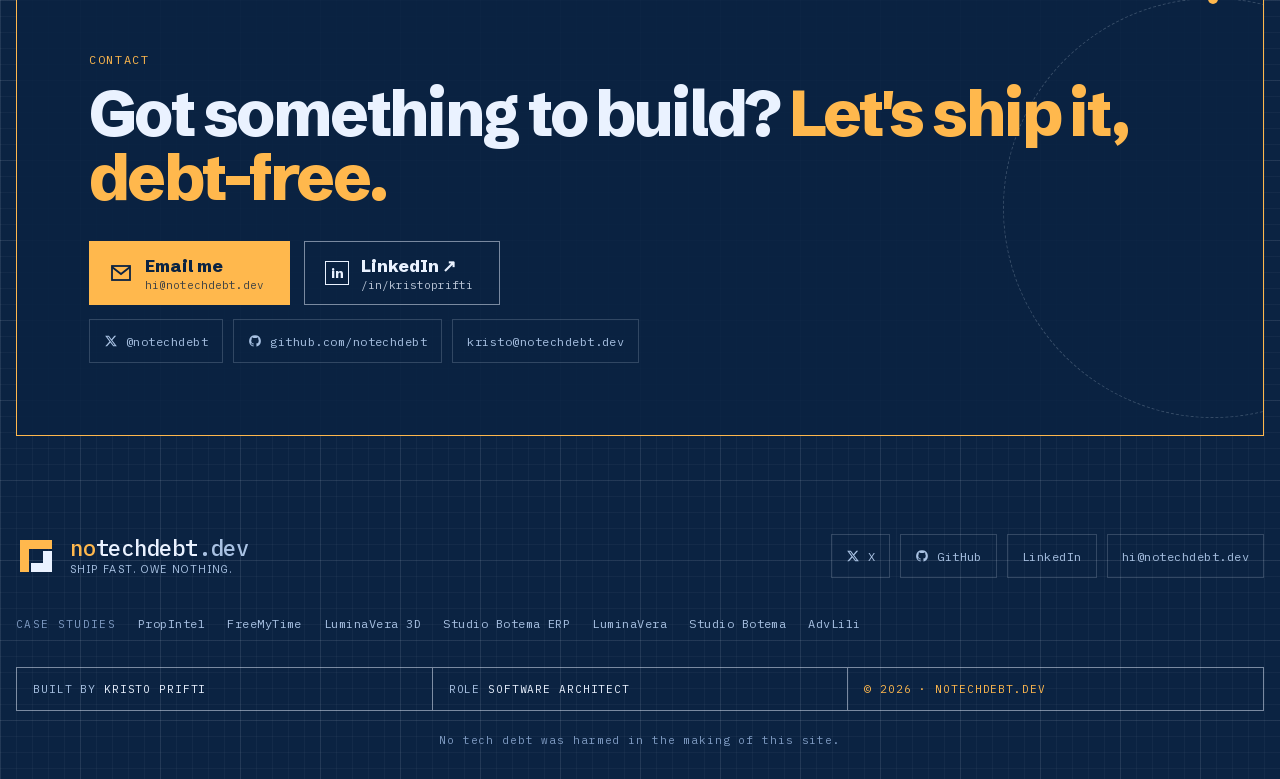
==== commit b38e0bc8: "Replace the logo with a lap-joint mark Two L pieces that fit into one square, in place of the slashe" ====
--- a/index.html
+++ b/index.html
@@ -120,7 +120,7 @@
 <!-- shared:header -->
 <header class="top">
   <div class="wrap">
-    <a class="brand" href="/" aria-label="notechdebt.dev home"><svg class="logo" width="34" height="34" viewBox="0 0 40 40" aria-hidden="true"><rect x="1" y="1" width="38" height="38" fill="none" stroke="rgba(234,242,255,.45)" stroke-width="1.5"/><path d="M1 9V1h8M39 31v8h-8" fill="none" stroke="currentColor" stroke-width="2.5"/><circle cx="20" cy="20" r="9.5" fill="none" stroke="currentColor" stroke-width="2.5"/><path d="M28.5 11.5 11.5 28.5" stroke="currentColor" stroke-width="2.5" stroke-linecap="square"/></svg><span><span class="wm"><b>no</b>techdebt<i>.dev</i></span><small>BY KRISTO PRIFTI</small></span></a>
+    <a class="brand" href="/" aria-label="notechdebt.dev home"><svg class="logo" width="34" height="34" viewBox="0 0 40 40" aria-hidden="true"><path d="M4 4h32v9H13v23H4z" fill="currentColor"/><path d="M36 15v21H15v-9h12V15z" fill="#EAF2FF"/></svg><span><span class="wm"><b>no</b>techdebt<i>.dev</i></span><small>BY KRISTO PRIFTI</small></span></a>
     <nav class="nav" aria-label="Main">
       <a href="/#products">Work</a>
       <a href="/#rules">Rules</a>
@@ -433,7 +433,7 @@
 <!-- shared:footer -->
 <footer class="foot">
   <div class="wrap footbrand" data-sr="up">
-    <a class="brand" href="/" style="display:flex;align-items:center;gap:14px"><svg class="logo" width="40" height="40" viewBox="0 0 40 40" aria-hidden="true"><rect x="1" y="1" width="38" height="38" fill="none" stroke="rgba(234,242,255,.45)" stroke-width="1.5"/><path d="M1 9V1h8M39 31v8h-8" fill="none" stroke="currentColor" stroke-width="2.5"/><circle cx="20" cy="20" r="9.5" fill="none" stroke="currentColor" stroke-width="2.5"/><path d="M28.5 11.5 11.5 28.5" stroke="currentColor" stroke-width="2.5" stroke-linecap="square"/></svg><span><span class="wm"><b>no</b>techdebt<i>.dev</i></span><small>SHIP FAST. OWE NOTHING.</small></span></a>
+    <a class="brand" href="/" style="display:flex;align-items:center;gap:14px"><svg class="logo" width="40" height="40" viewBox="0 0 40 40" aria-hidden="true"><path d="M4 4h32v9H13v23H4z" fill="currentColor"/><path d="M36 15v21H15v-9h12V15z" fill="#EAF2FF"/></svg><span><span class="wm"><b>no</b>techdebt<i>.dev</i></span><small>SHIP FAST. OWE NOTHING.</small></span></a>
     <div class="social">
       <a href="https://x.com/notechdebt" target="_blank" rel="noopener me"><svg viewBox="0 0 24 24" width="14" height="14" fill="currentColor" aria-hidden="true"><path d="M17.8 3h3.1l-6.8 7.7L22 21h-6.2l-4.9-6.3L5.3 21H2.2l7.2-8.3L2 3h6.4l4.4 5.8zm-1.1 16.2h1.7L7.4 4.7H5.6z"/></svg>X</a>
       <a href="https://github.com/notechdebt" target="_blank" rel="noopener me"><svg viewBox="0 0 24 24" width="14" height="14" fill="currentColor" aria-hidden="true"><path d="M12 2a10 10 0 0 0-3.2 19.5c.5.1.7-.2.7-.5v-1.7c-2.8.6-3.4-1.3-3.4-1.3-.5-1.2-1.1-1.5-1.1-1.5-.9-.6.1-.6.1-.6 1 .1 1.5 1 1.5 1 .9 1.6 2.4 1.1 3 .9.1-.7.4-1.1.6-1.4-2.2-.3-4.6-1.1-4.6-5 0-1.1.4-2 1-2.7-.1-.3-.4-1.3.1-2.7 0 0 .8-.3 2.8 1a9.6 9.6 0 0 1 5 0c1.9-1.3 2.8-1 2.8-1 .5 1.4.2 2.4.1 2.7.6.7 1 1.6 1 2.7 0 3.9-2.3 4.7-4.6 5 .4.3.7.9.7 1.9V21c0 .3.2.6.7.5A10 10 0 0 0 12 2z"/></svg>GitHub</a>
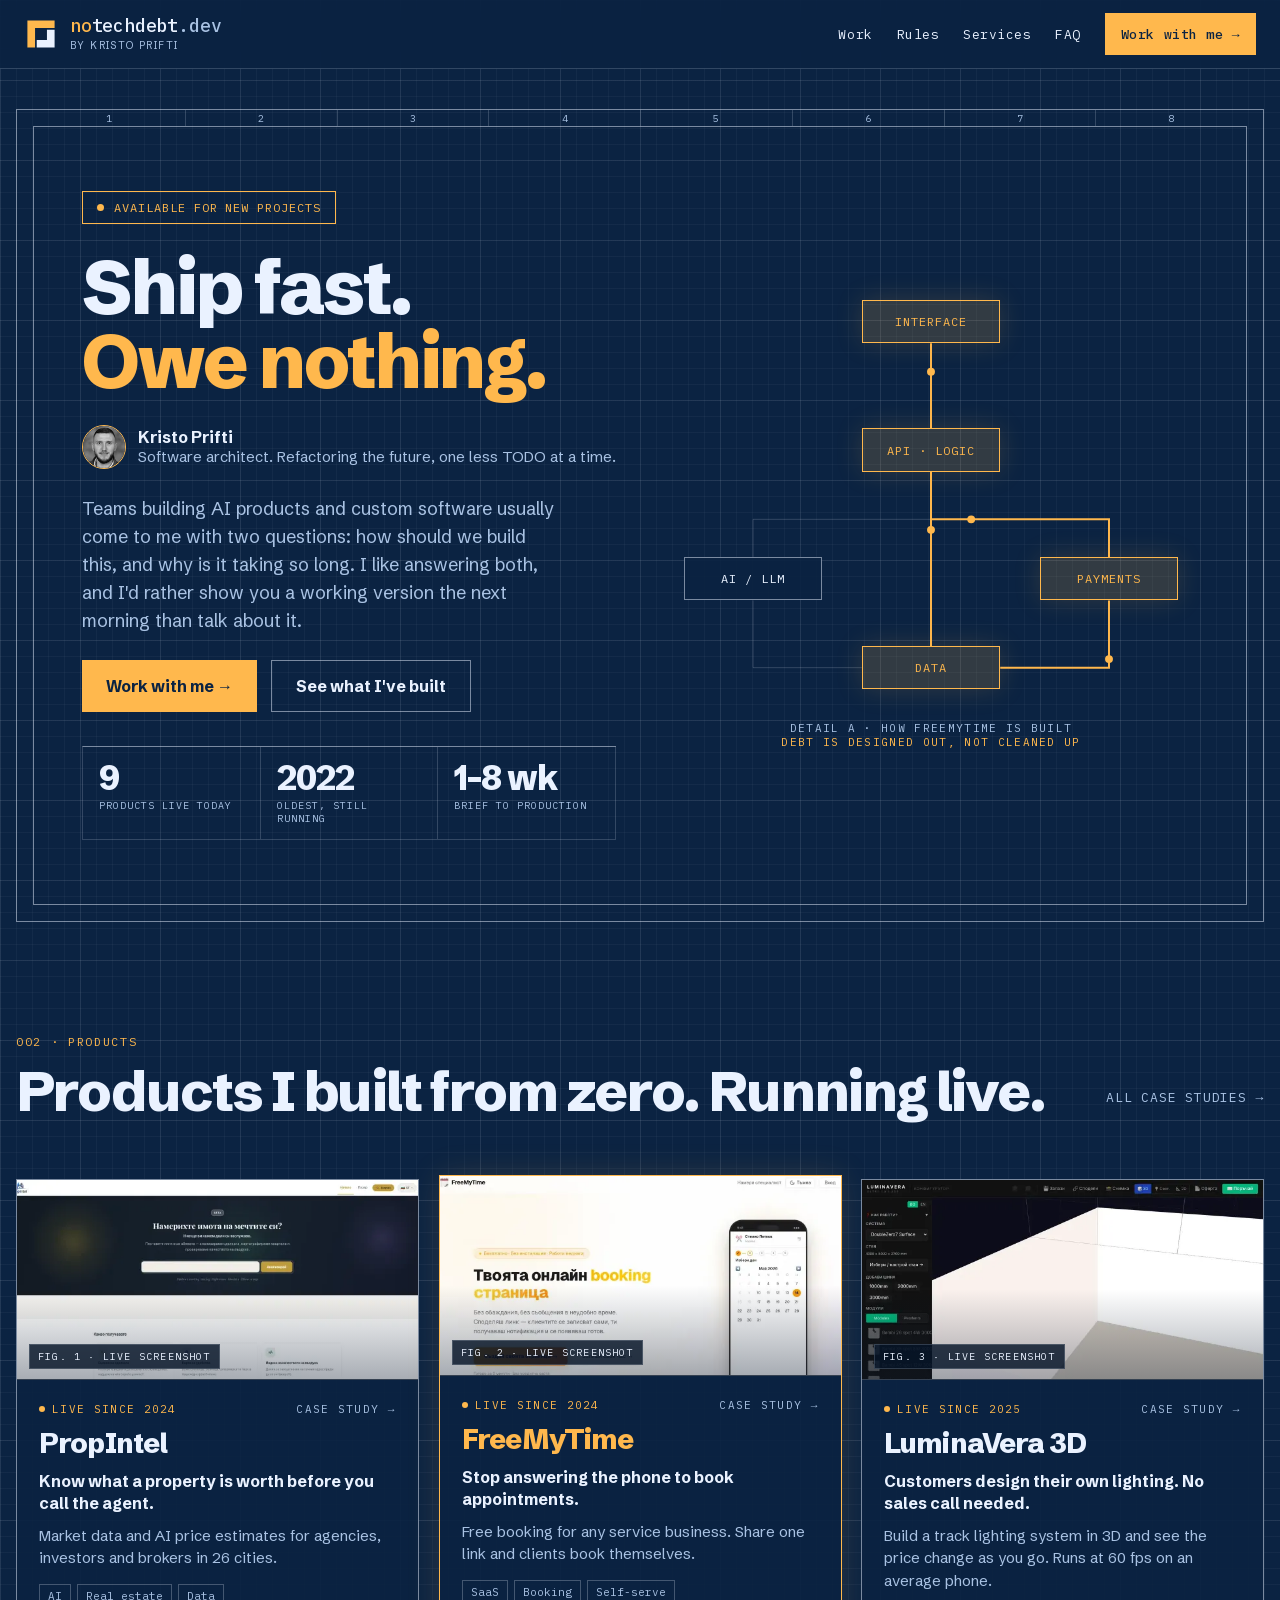
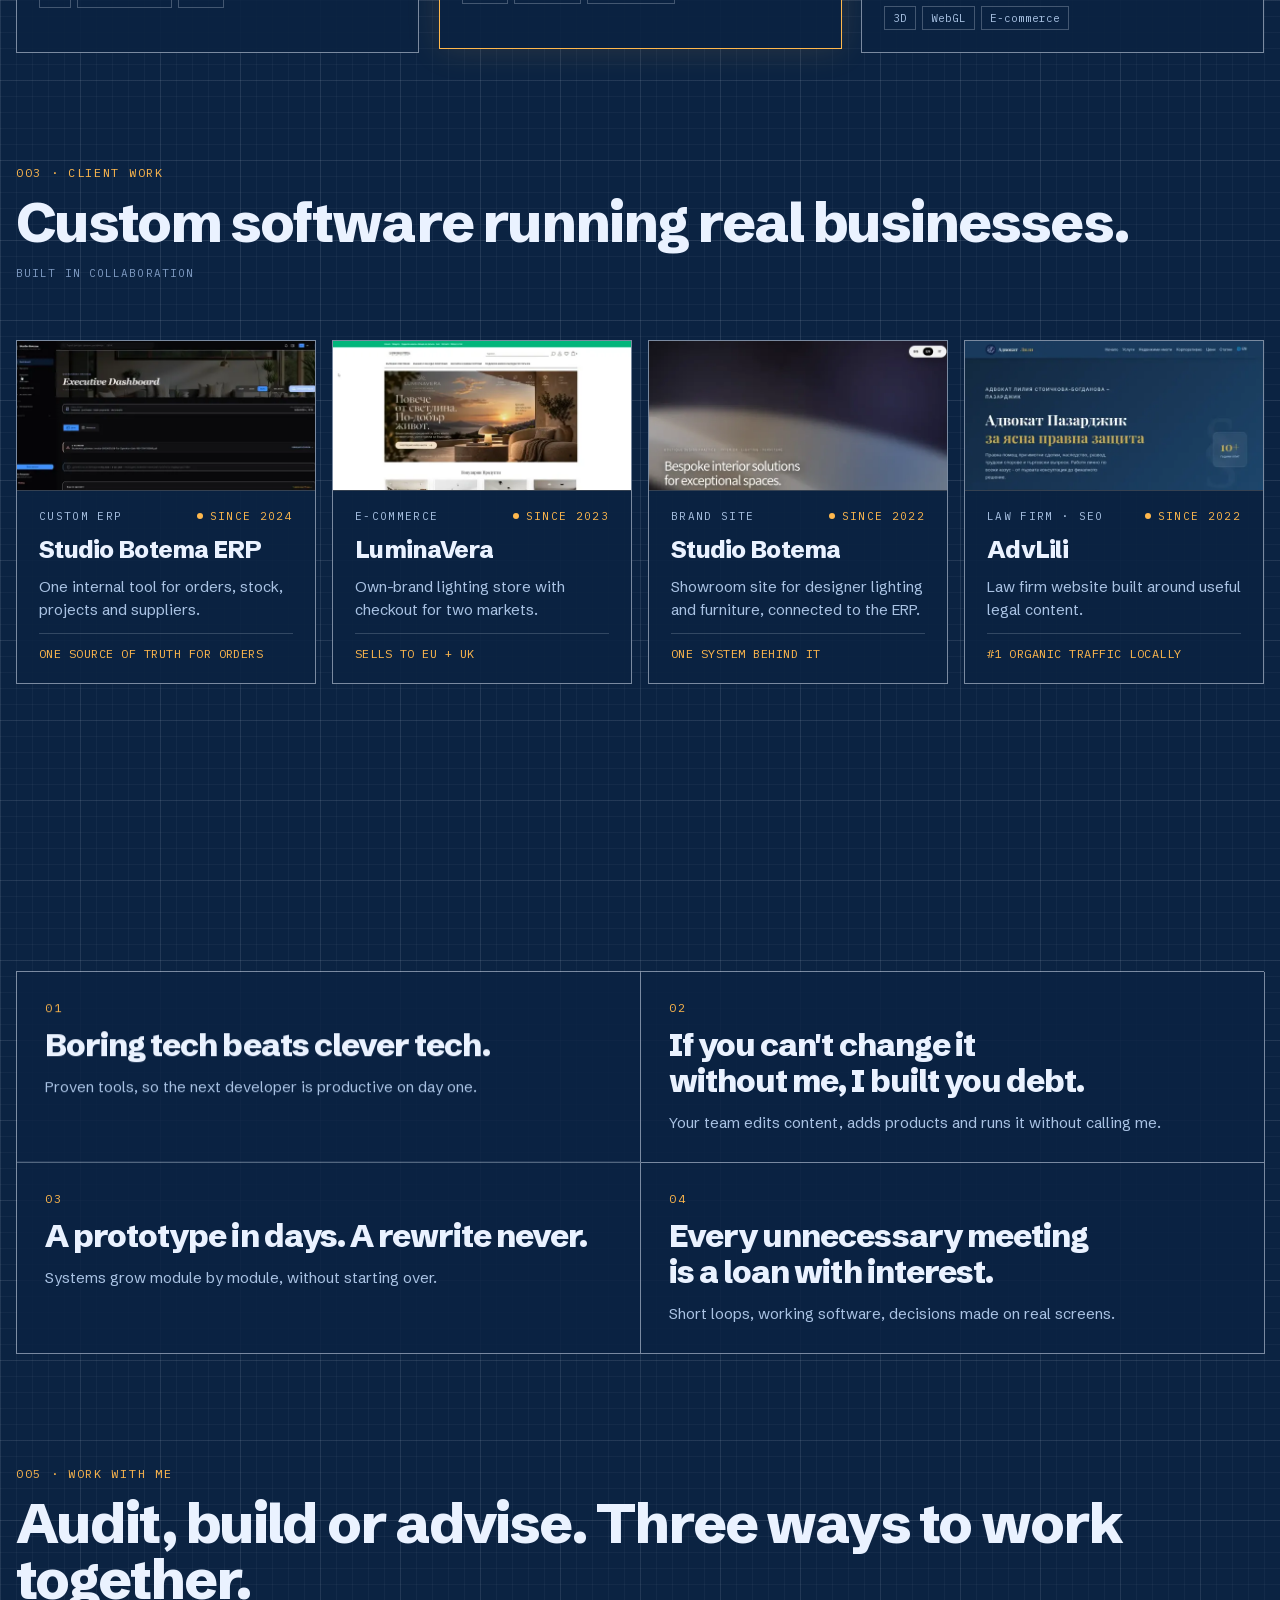
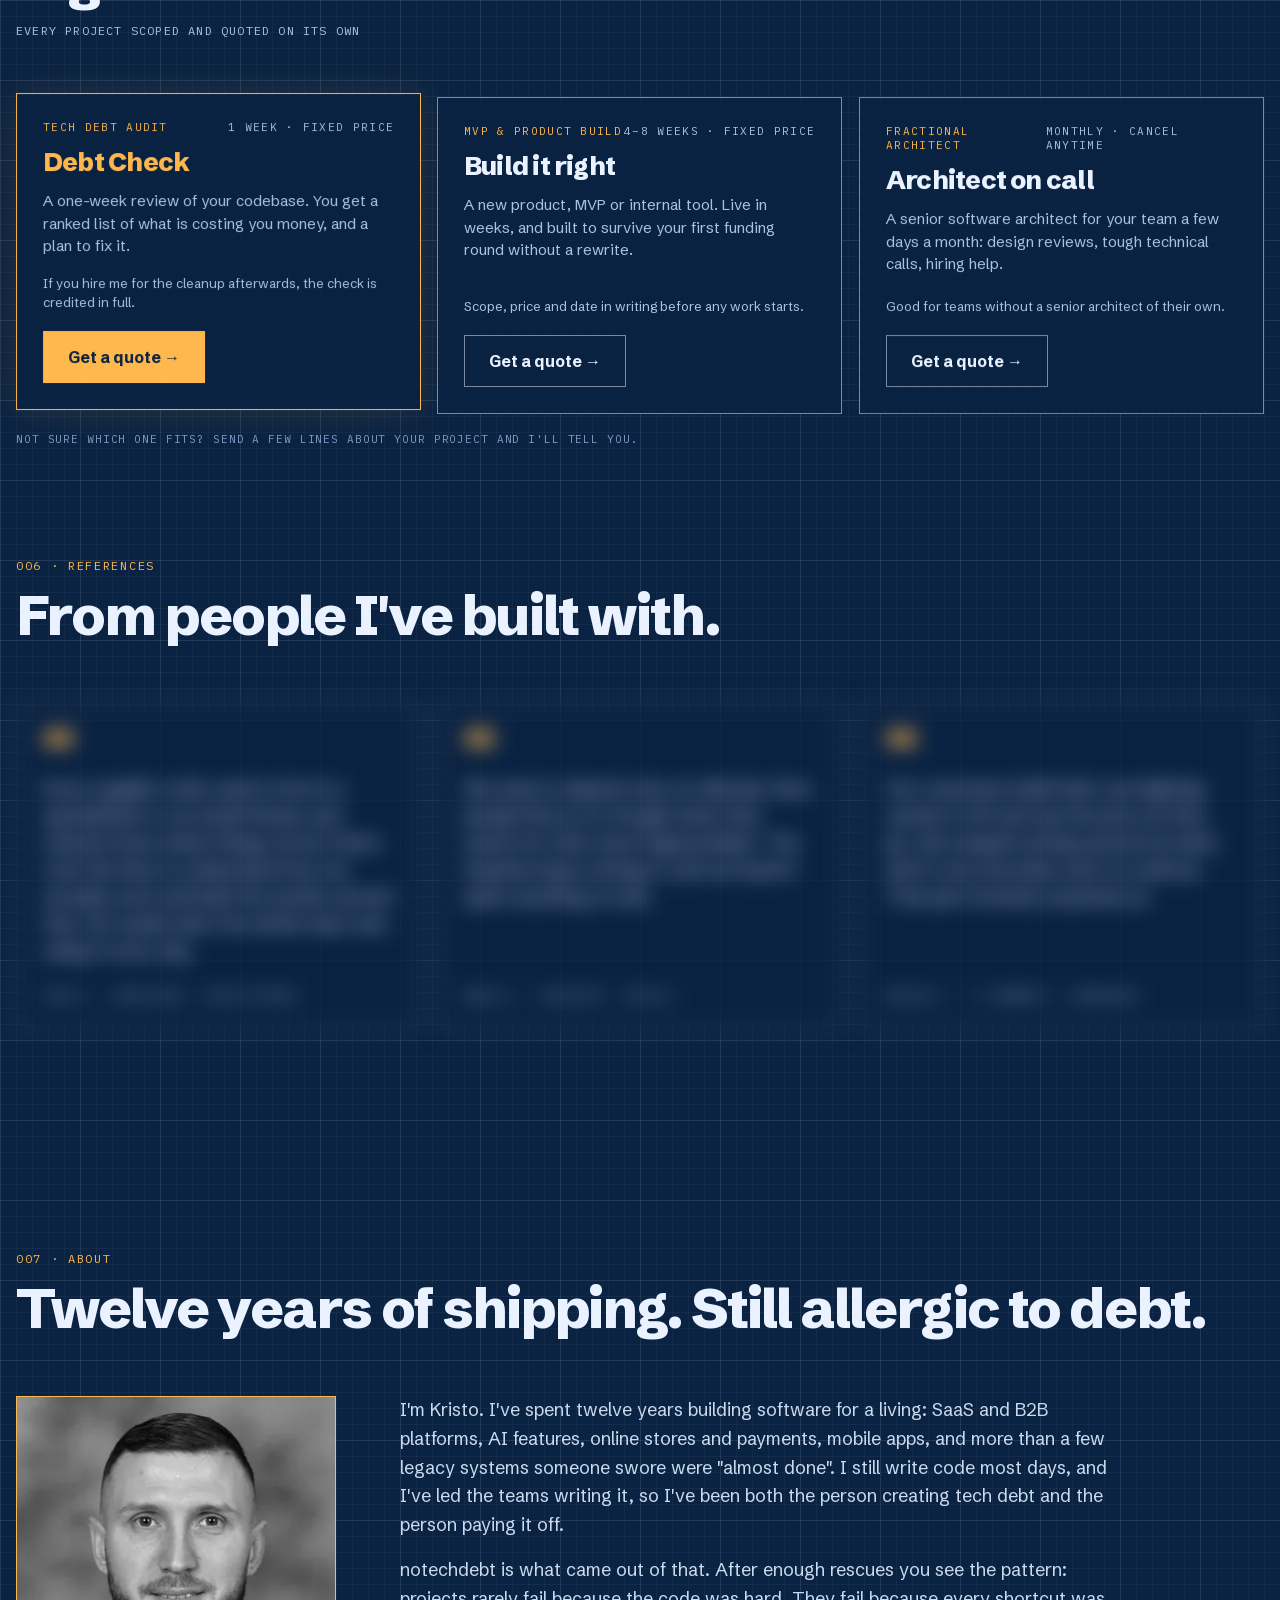
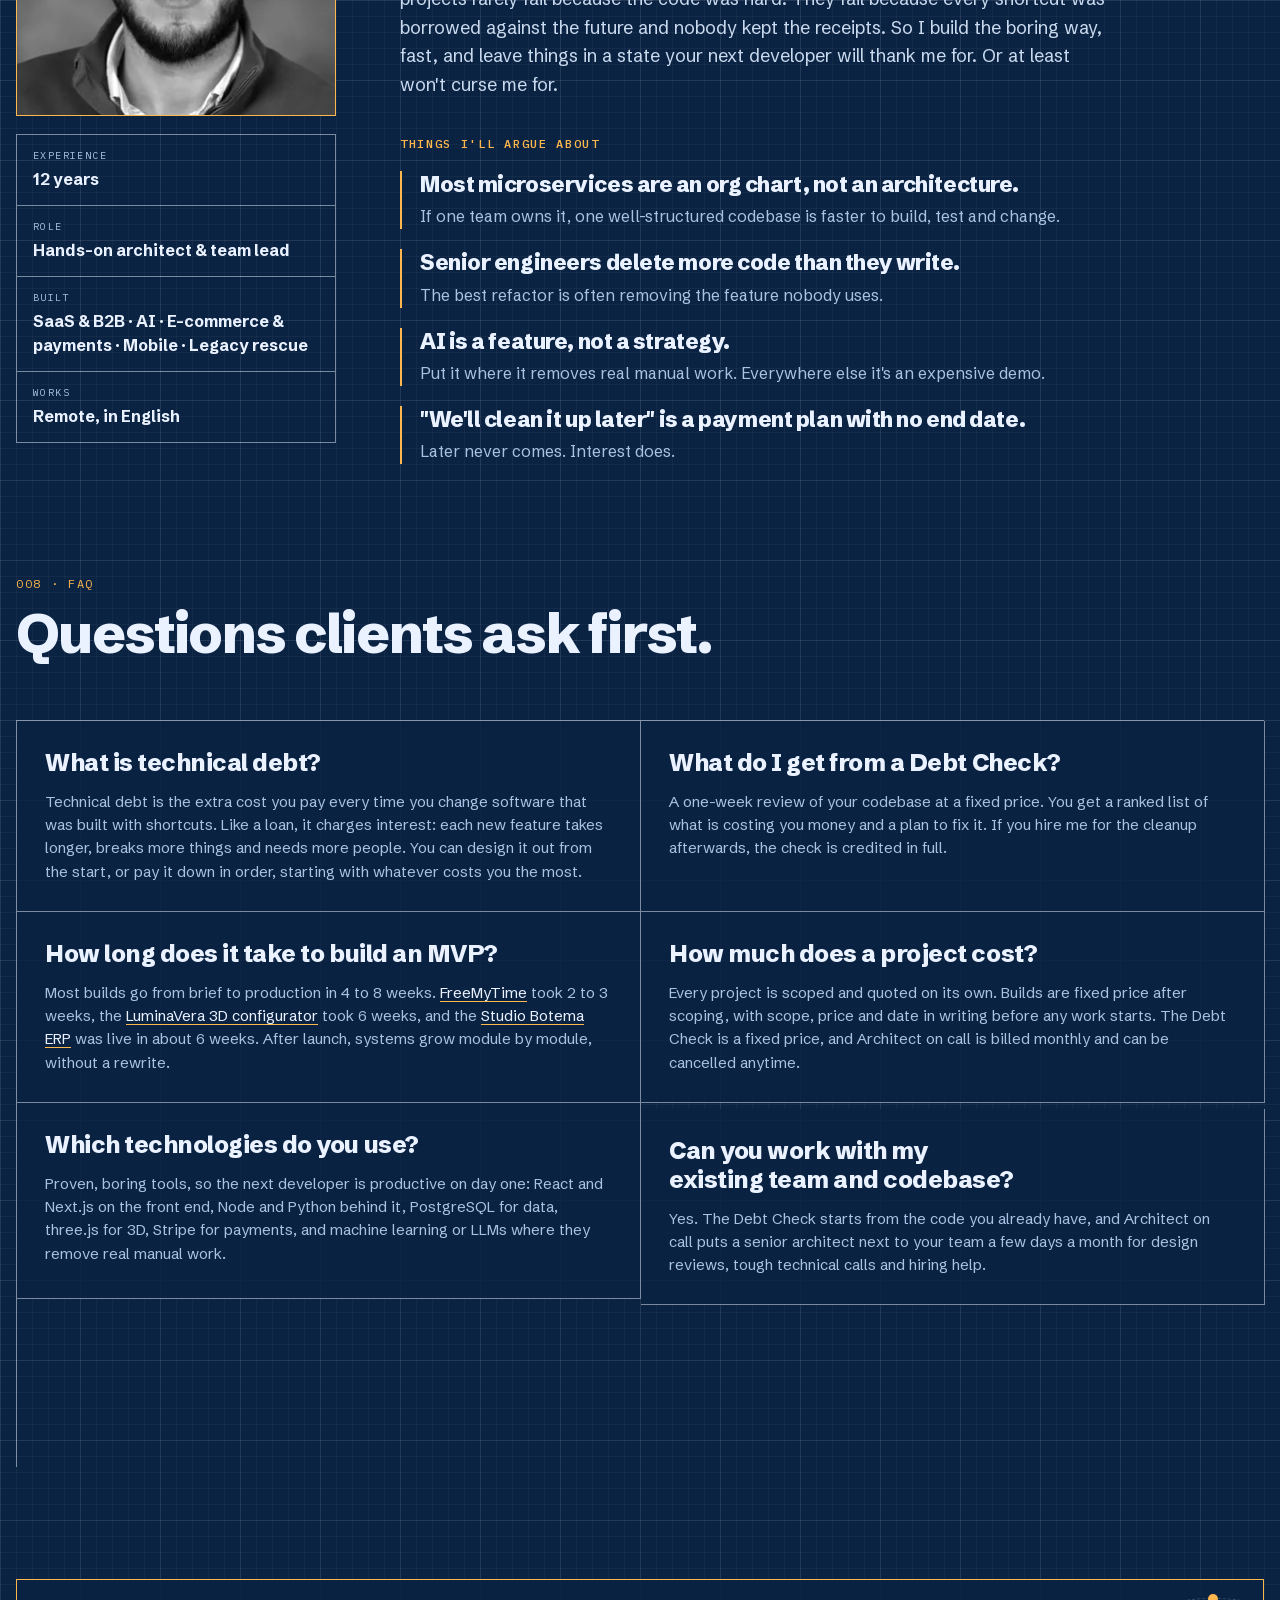
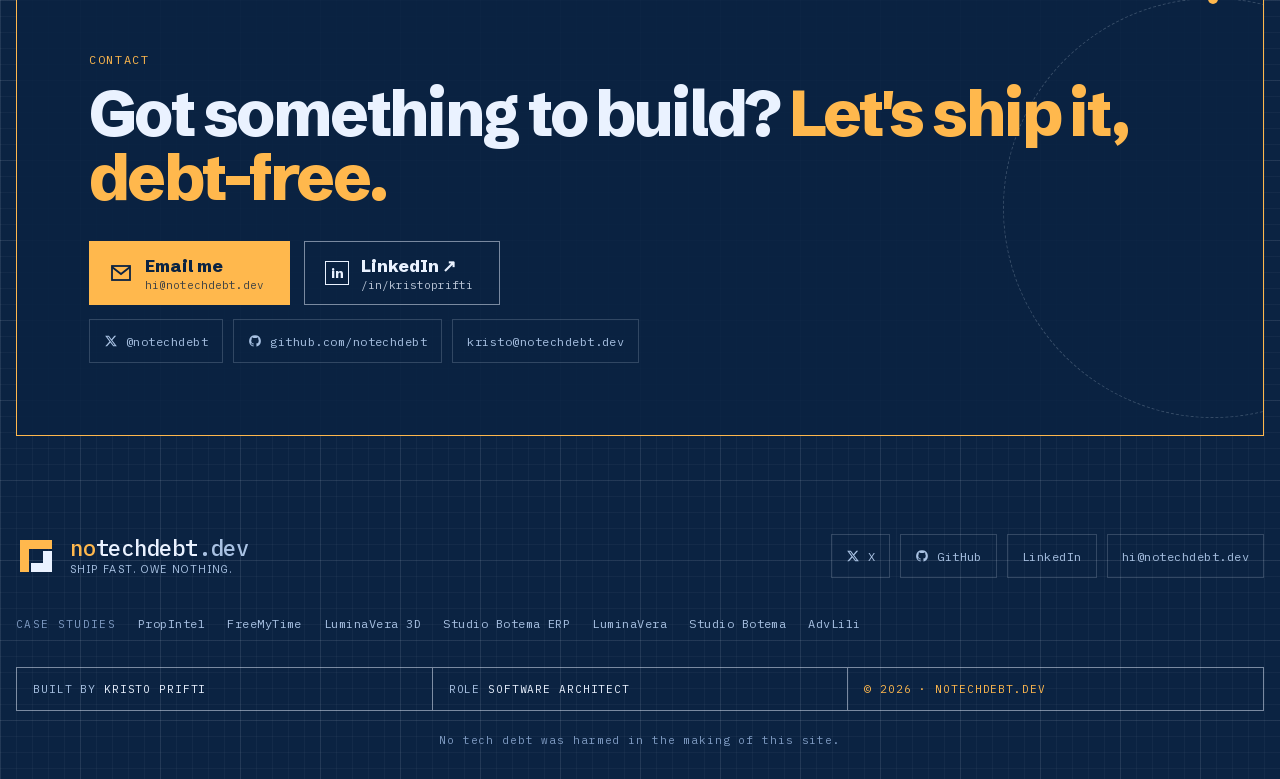
==== commit 0e4242d6: "About: introduce with first name only Co-Authored-By: Claude Opus 5.5 <noreply@anthropic.com>" ====
--- a/index.html
+++ b/index.html
@@ -369,7 +369,7 @@
           </dl>
         </div>
         <div class="about-text" data-sr="up" data-d="1">
-          <p>I'm Kristo Prifti. I've spent twelve years building software for a living: SaaS and B2B platforms, AI features, online stores and payments, mobile apps, and more than a few legacy systems someone swore were "almost done". I still write code most days, and I've led the teams writing it, so I've been both the person creating tech debt and the person paying it off.</p>
+          <p>I'm Kristo. I've spent twelve years building software for a living: SaaS and B2B platforms, AI features, online stores and payments, mobile apps, and more than a few legacy systems someone swore were "almost done". I still write code most days, and I've led the teams writing it, so I've been both the person creating tech debt and the person paying it off.</p>
           <p>notechdebt is what came out of that. After enough rescues you see the pattern: projects rarely fail because the code was hard. They fail because every shortcut was borrowed against the future and nobody kept the receipts. So I build the boring way, fast, and leave things in a state your next developer will thank me for. Or at least won't curse me for.</p>
           <h3 class="about-h">THINGS I'LL ARGUE ABOUT</h3>
           <ul class="opinions">
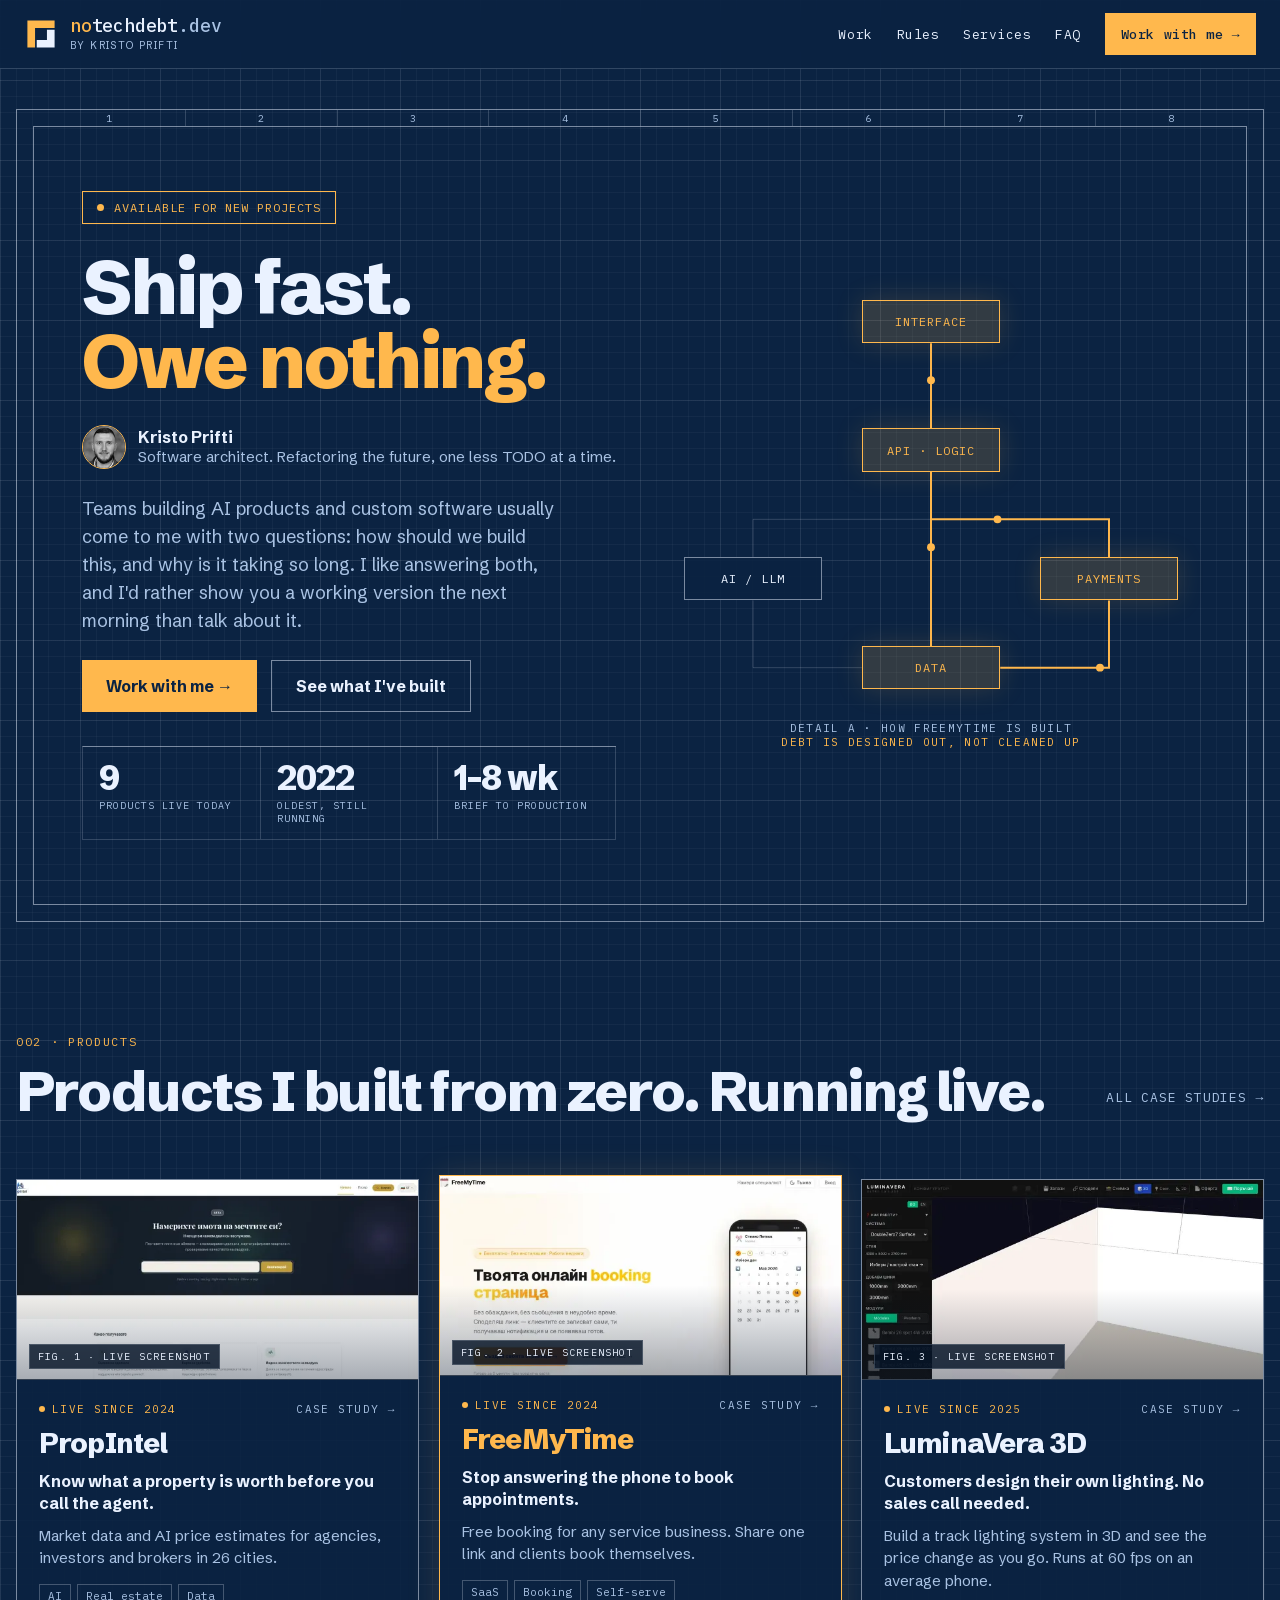
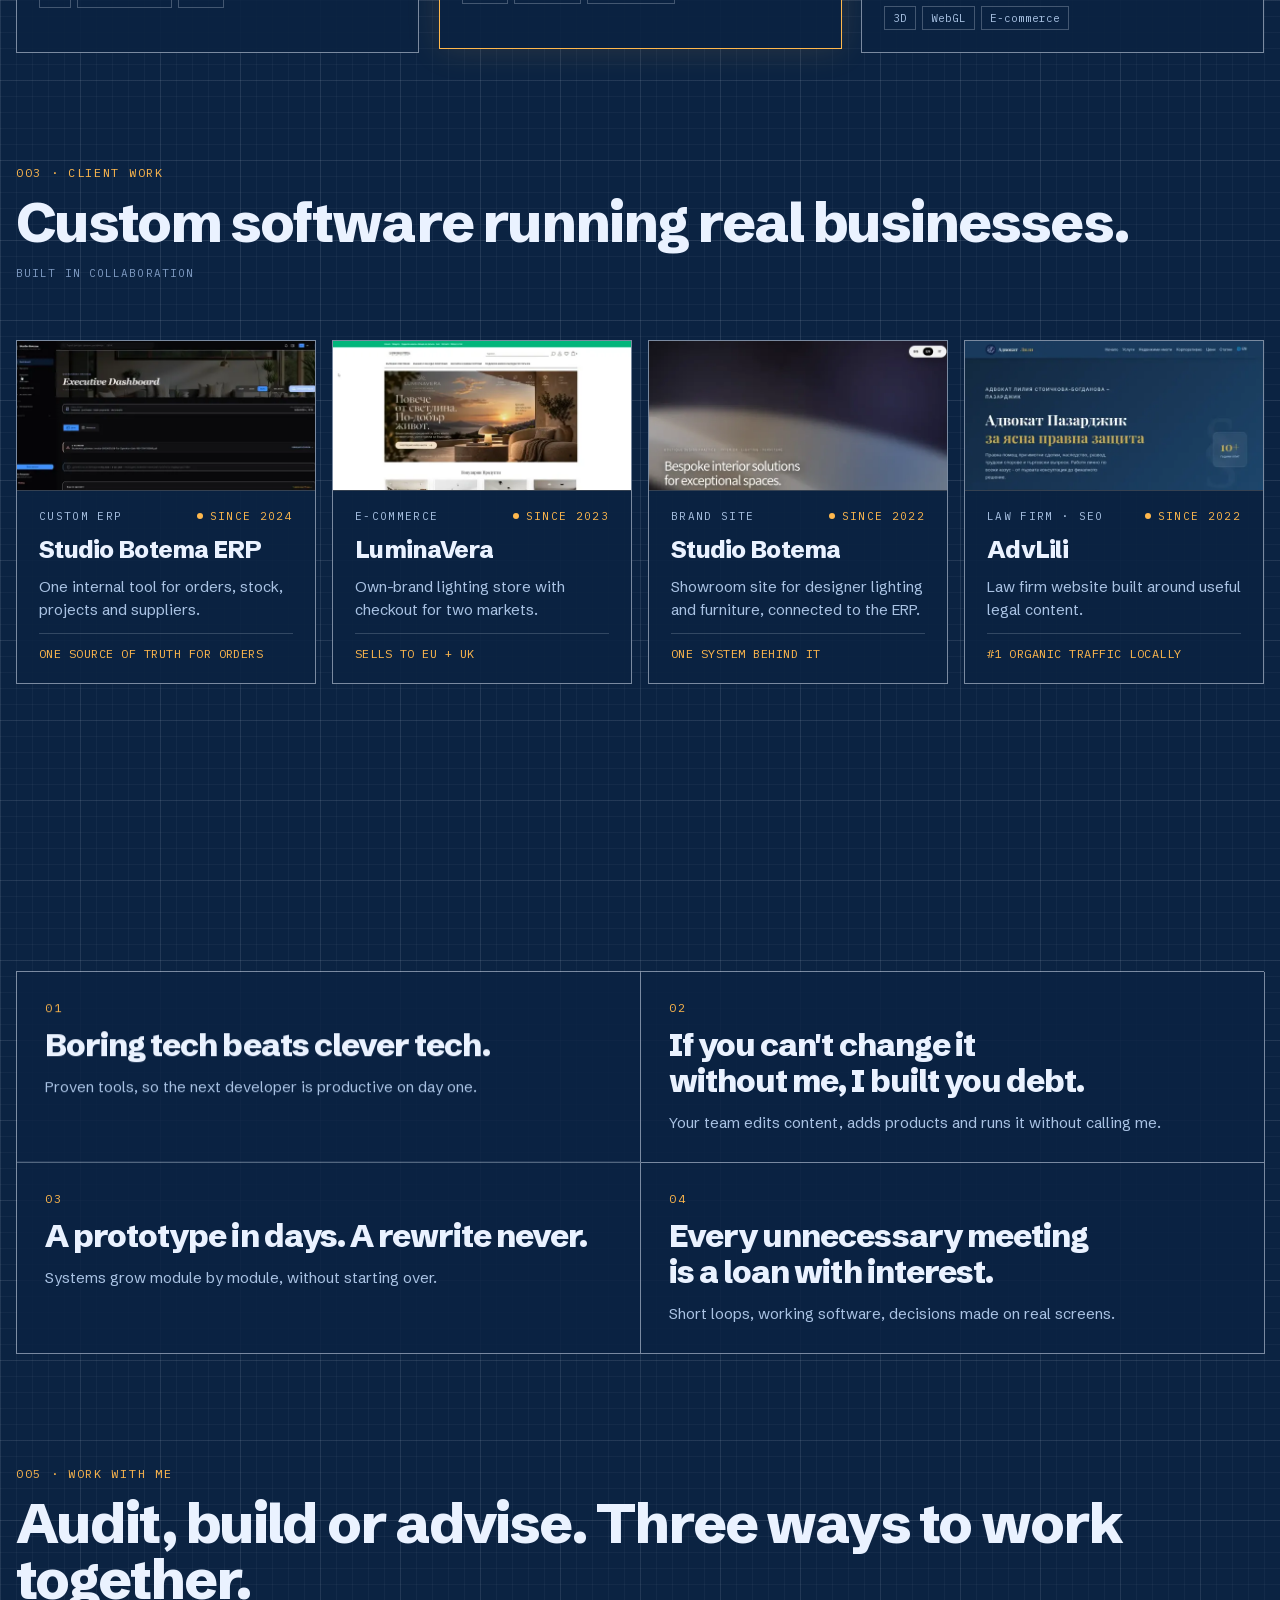
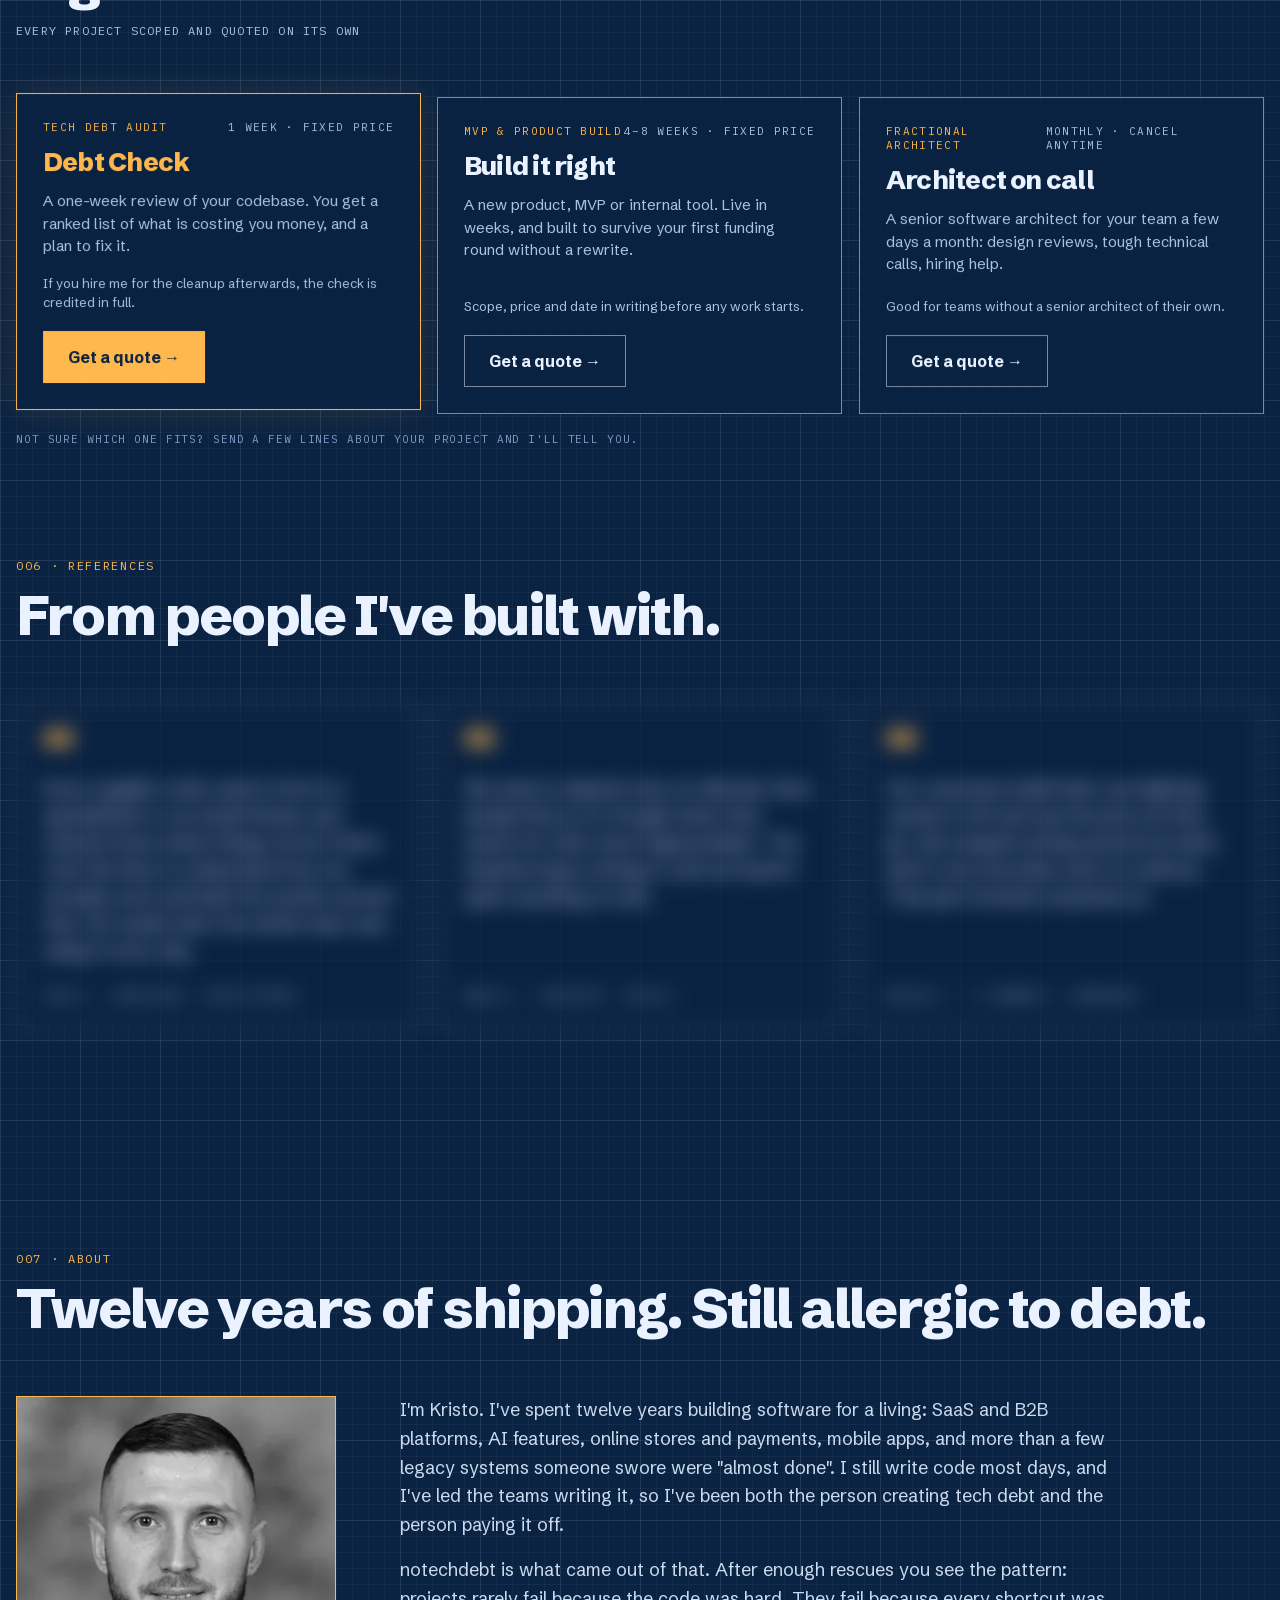
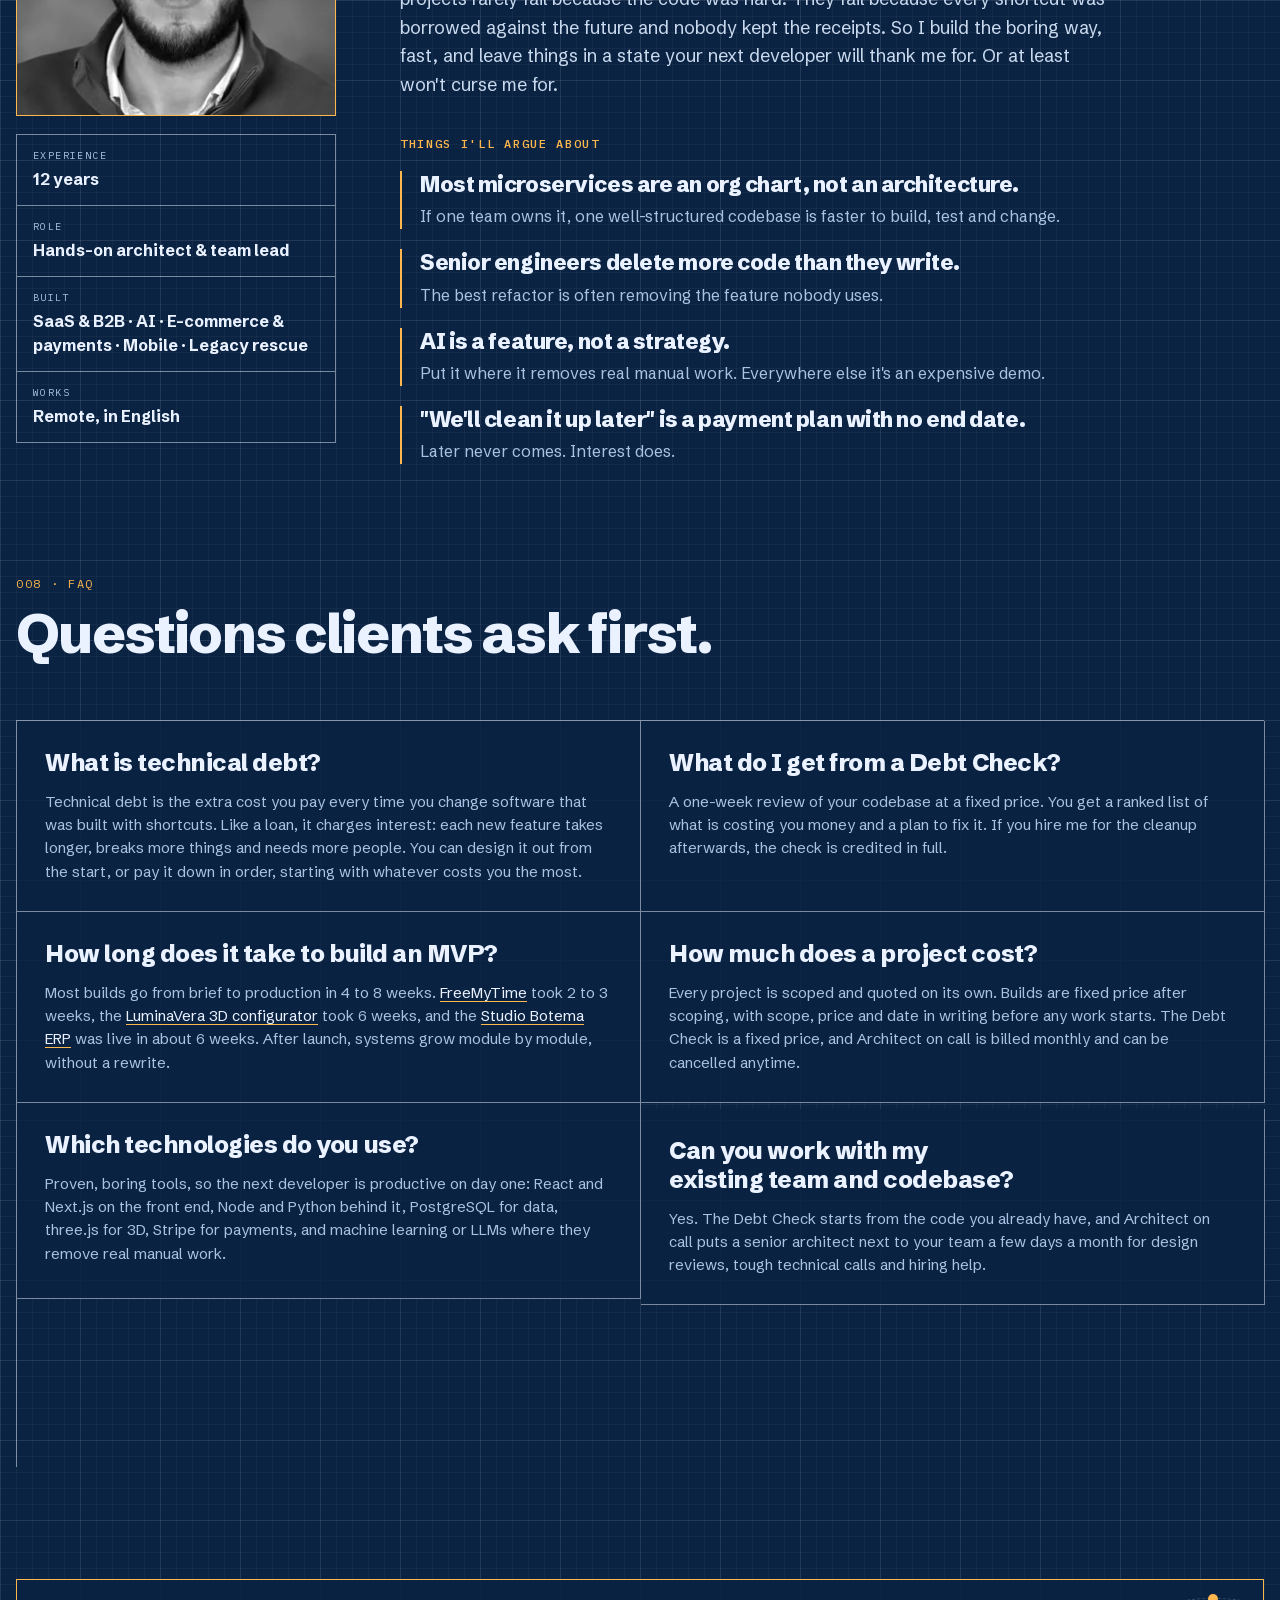
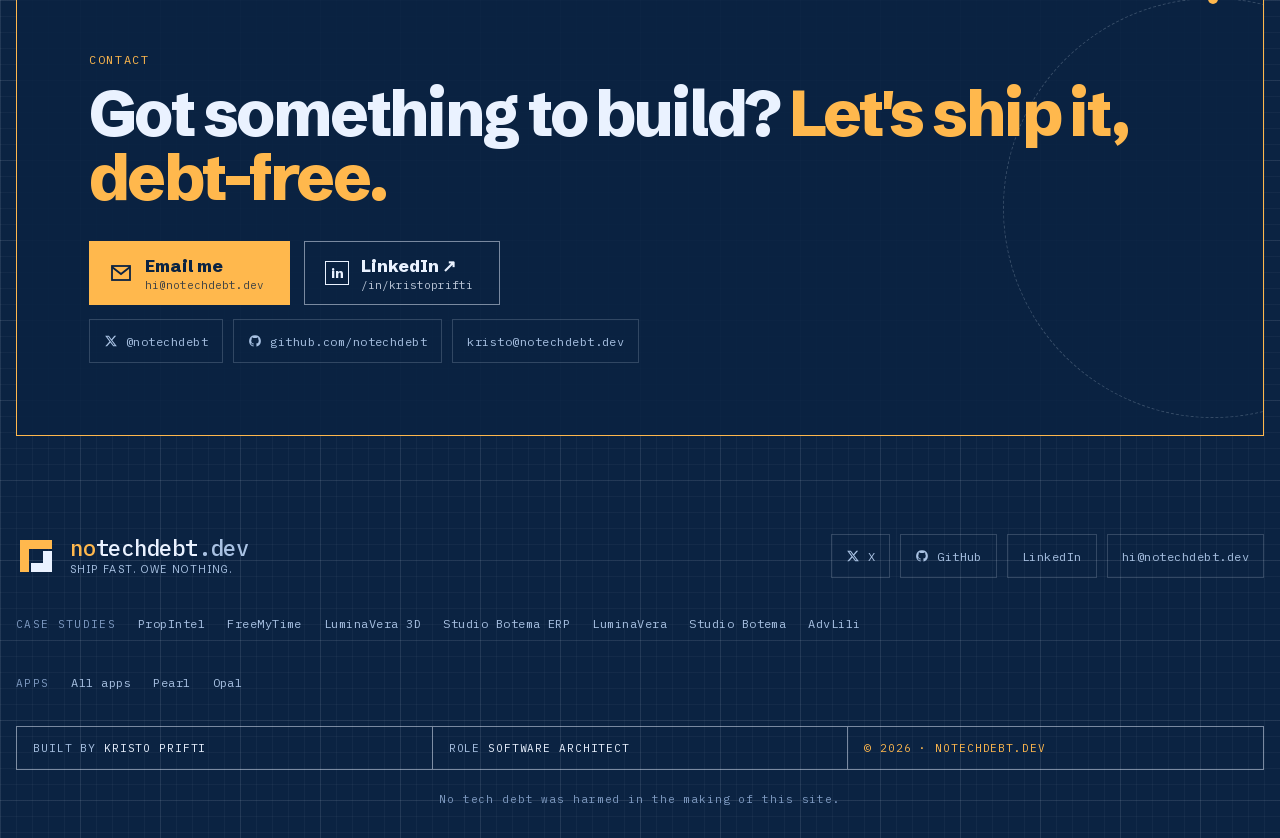
==== commit 008deb2f: "Apps page listing every app, footer links to the apps" ====
--- a/index.html
+++ b/index.html
@@ -451,6 +451,12 @@
     <a href="/work/studio-botema/">Studio Botema</a>
     <a href="/work/advlili/">AdvLili</a>
   </nav>
+  <nav class="wrap footwork" aria-label="Apps" data-sr="up">
+    <span>APPS</span>
+    <a href="/apps/">All apps</a>
+    <a href="/apps/pearl/">Pearl</a>
+    <a href="/apps/opal/">Opal</a>
+  </nav>
   <div class="wrap titleblock" data-sr="up">
     <span><i>BUILT BY</i> KRISTO PRIFTI</span>
     <span><i>ROLE</i> SOFTWARE ARCHITECT</span>
--- a/assets/site.css
+++ b/assets/site.css
@@ -223,6 +223,47 @@
 .crumbs{display:flex;flex-wrap:wrap;align-items:center;gap:6px 10px;min-height:44px;font-family:var(--mono);font-size:13px;letter-spacing:.06em;color:var(--muted)}
 .crumbs a:hover{color:var(--acc)}
 .crumbs [aria-current]{color:var(--ink)}
+.legal{max-width:820px;margin-top:72px;display:flex;flex-direction:column;gap:56px}
+.legal section{scroll-margin-top:96px}
+.legal h2{margin:10px 0 16px;font-weight:800;font-size:28px;letter-spacing:-.03em}
+.legal p{margin:0 0 14px;font-size:17px;line-height:1.65;color:#C9D9EE}
+.legal p a,.legal-meta a{color:var(--acc);text-decoration:underline;text-underline-offset:3px}
+.legal .results{margin:0 0 14px}
+.legal-table{overflow-x:auto;margin:6px 0 16px;border:1.5px solid var(--soft)}
+.legal-table table{width:100%;border-collapse:collapse;font-size:16px;line-height:1.5}
+.legal-table th,.legal-table td{padding:12px 16px;text-align:left;vertical-align:top;border-top:1px solid var(--soft)}
+.legal-table thead th{border-top:0;font-family:var(--mono);font-size:12px;font-weight:500;letter-spacing:.12em;text-transform:uppercase;color:var(--acc);background:var(--fainter)}
+.legal-table tbody th{font-weight:700;color:var(--ink);white-space:nowrap}
+.legal-table td{color:#C9D9EE}
+.app-cards{display:flex;flex-direction:column;gap:16px;margin:6px 0 16px}
+.app-card{padding:20px 22px;border:1.5px solid var(--soft);background:var(--fainter)}
+.app-card h3{margin:0 0 12px;font-weight:800;font-size:20px;letter-spacing:-.02em}
+.app-card dl{margin:0;display:flex;flex-direction:column}
+.app-card dl>div{display:grid;grid-template-columns:minmax(0,200px) minmax(0,1fr);gap:4px 24px;padding:10px 0;border-top:1px solid var(--soft)}
+.app-card dt{font-family:var(--mono);font-size:12px;letter-spacing:.12em;text-transform:uppercase;color:var(--acc);padding-top:3px}
+.app-card dd{margin:0;font-size:16px;line-height:1.55;color:#C9D9EE}
+@media (max-width:640px){.app-card dl>div{grid-template-columns:1fr}}
+.app-hero{margin-top:48px}
+.app-shot{margin:8px 0 16px}
+.app-shot a{display:block;border:1.5px solid var(--soft);transition:border-color .2s}
+.app-shot a:hover,.app-shot a:focus-visible{border-color:var(--acc)}
+.app-hero .app-shot{margin:0}.app-hero .app-shot a{border-color:var(--line)}
+.app-shot img{display:block;width:100%;height:auto;background:#0d1a2b}
+.app-shot figcaption{margin-top:10px;font-family:var(--mono);font-size:13px;line-height:1.6;color:var(--muted)}
+.app-tiles{margin-top:8px}
+.app-tile .thumb{height:auto;aspect-ratio:1280/626}
+.app-tile .name{display:flex;align-items:center;gap:14px;font-size:24px;line-height:1.15}
+.app-logo{width:44px;height:44px;flex:none}
+.app-tile .desc{flex-grow:1}
+.app-mkt{margin:12px 0 0;font-family:var(--mono);font-size:12px;letter-spacing:.06em;color:var(--muted)}
+.app-mkt a,.hub-links a{color:var(--acc);text-decoration:underline;text-underline-offset:3px}
+.app-video{margin:0}
+.app-video video{display:block;width:100%;height:auto;aspect-ratio:16/9;background:#0d1a2b;border:1.5px solid var(--line)}
+.app-video figcaption{margin-top:12px;font-family:var(--mono);font-size:13px;line-height:1.6;color:var(--muted)}
+.app-video summary{width:fit-content;cursor:pointer;color:var(--acc)}
+.app-video summary:focus-visible{outline:2px solid var(--acc);outline-offset:3px}
+.app-video details p{max-width:820px;margin:12px 0 0;font-family:var(--sans);font-size:16px;line-height:1.65;color:#C9D9EE}
+.legal-meta{margin:0;padding-top:24px;border-top:1px solid var(--soft);font-family:var(--mono);font-size:13px;line-height:1.7;color:var(--muted)}
 .notfound{display:flex;flex-direction:column;gap:22px;align-items:flex-start;padding:clamp(48px,10vw,120px) 0 0}
 .notfound p{margin:0;max-width:560px;font-size:18px;line-height:1.6;color:var(--muted)}
 
